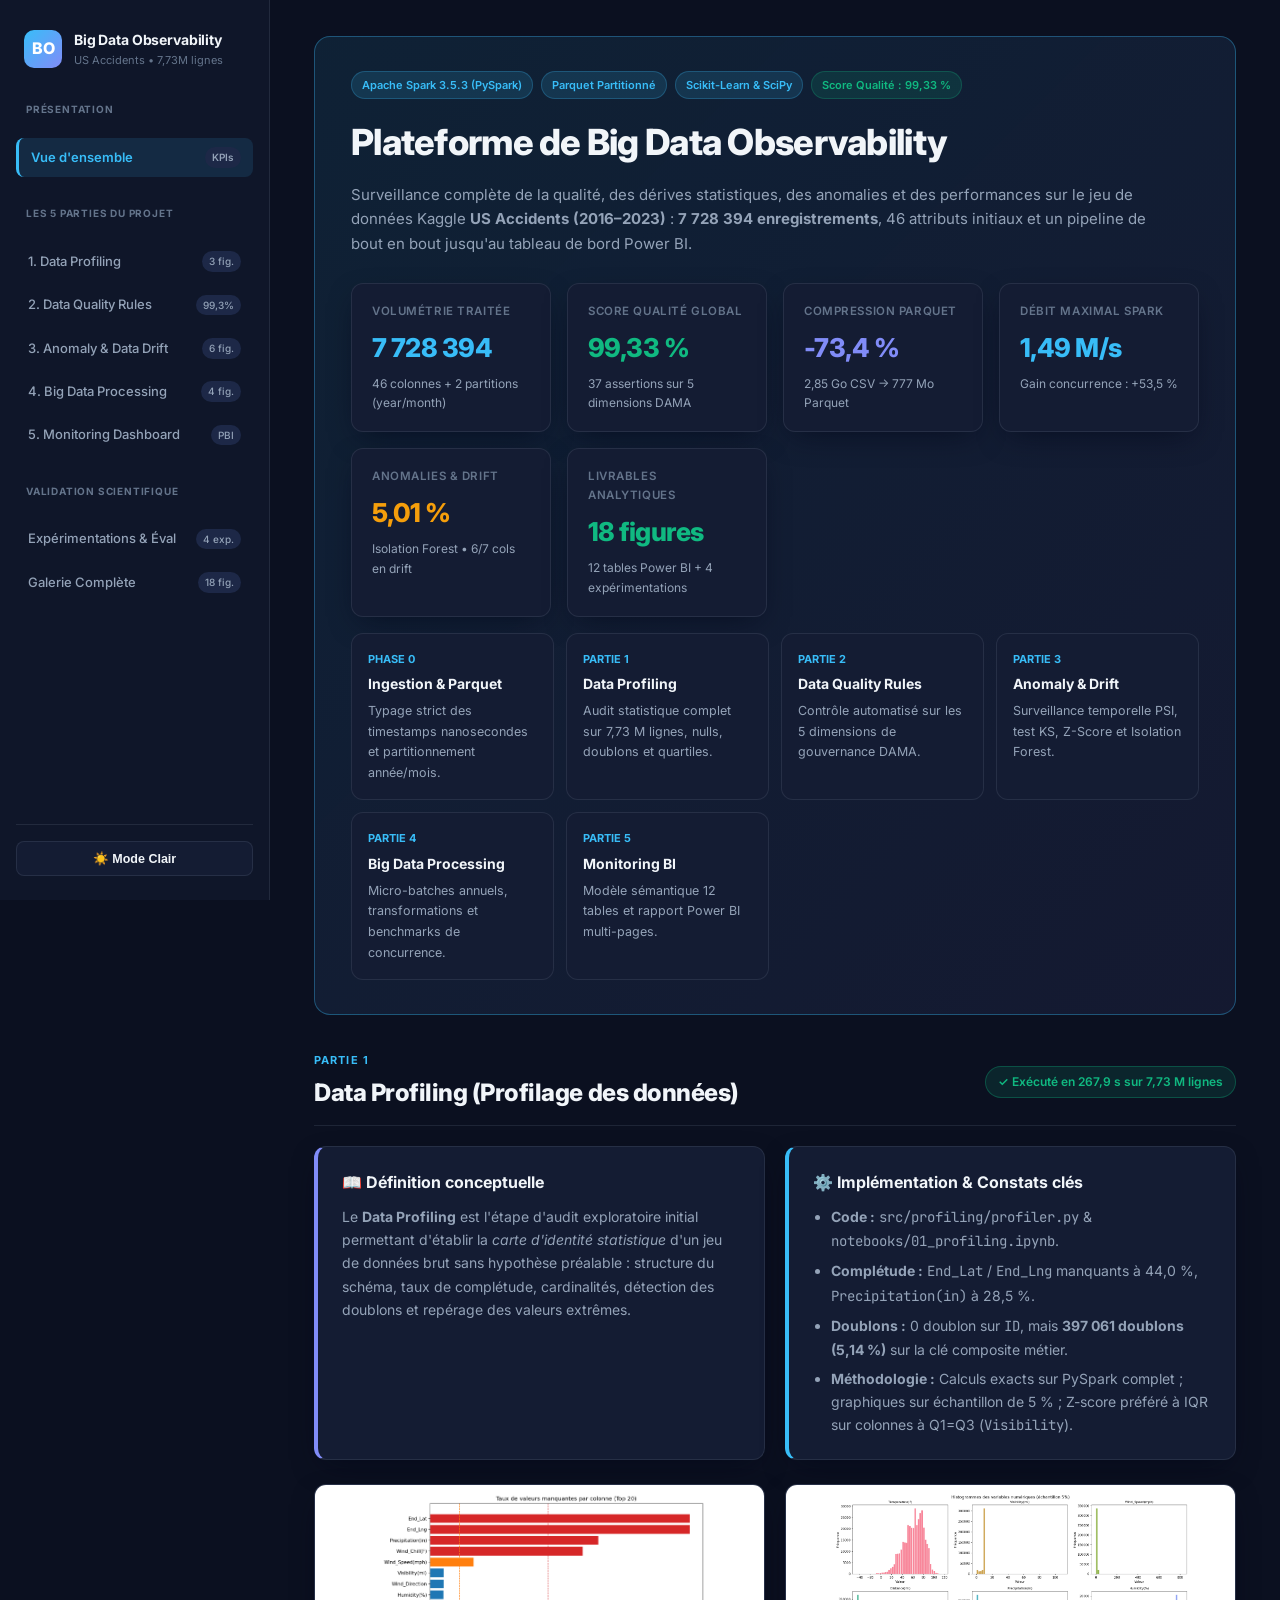
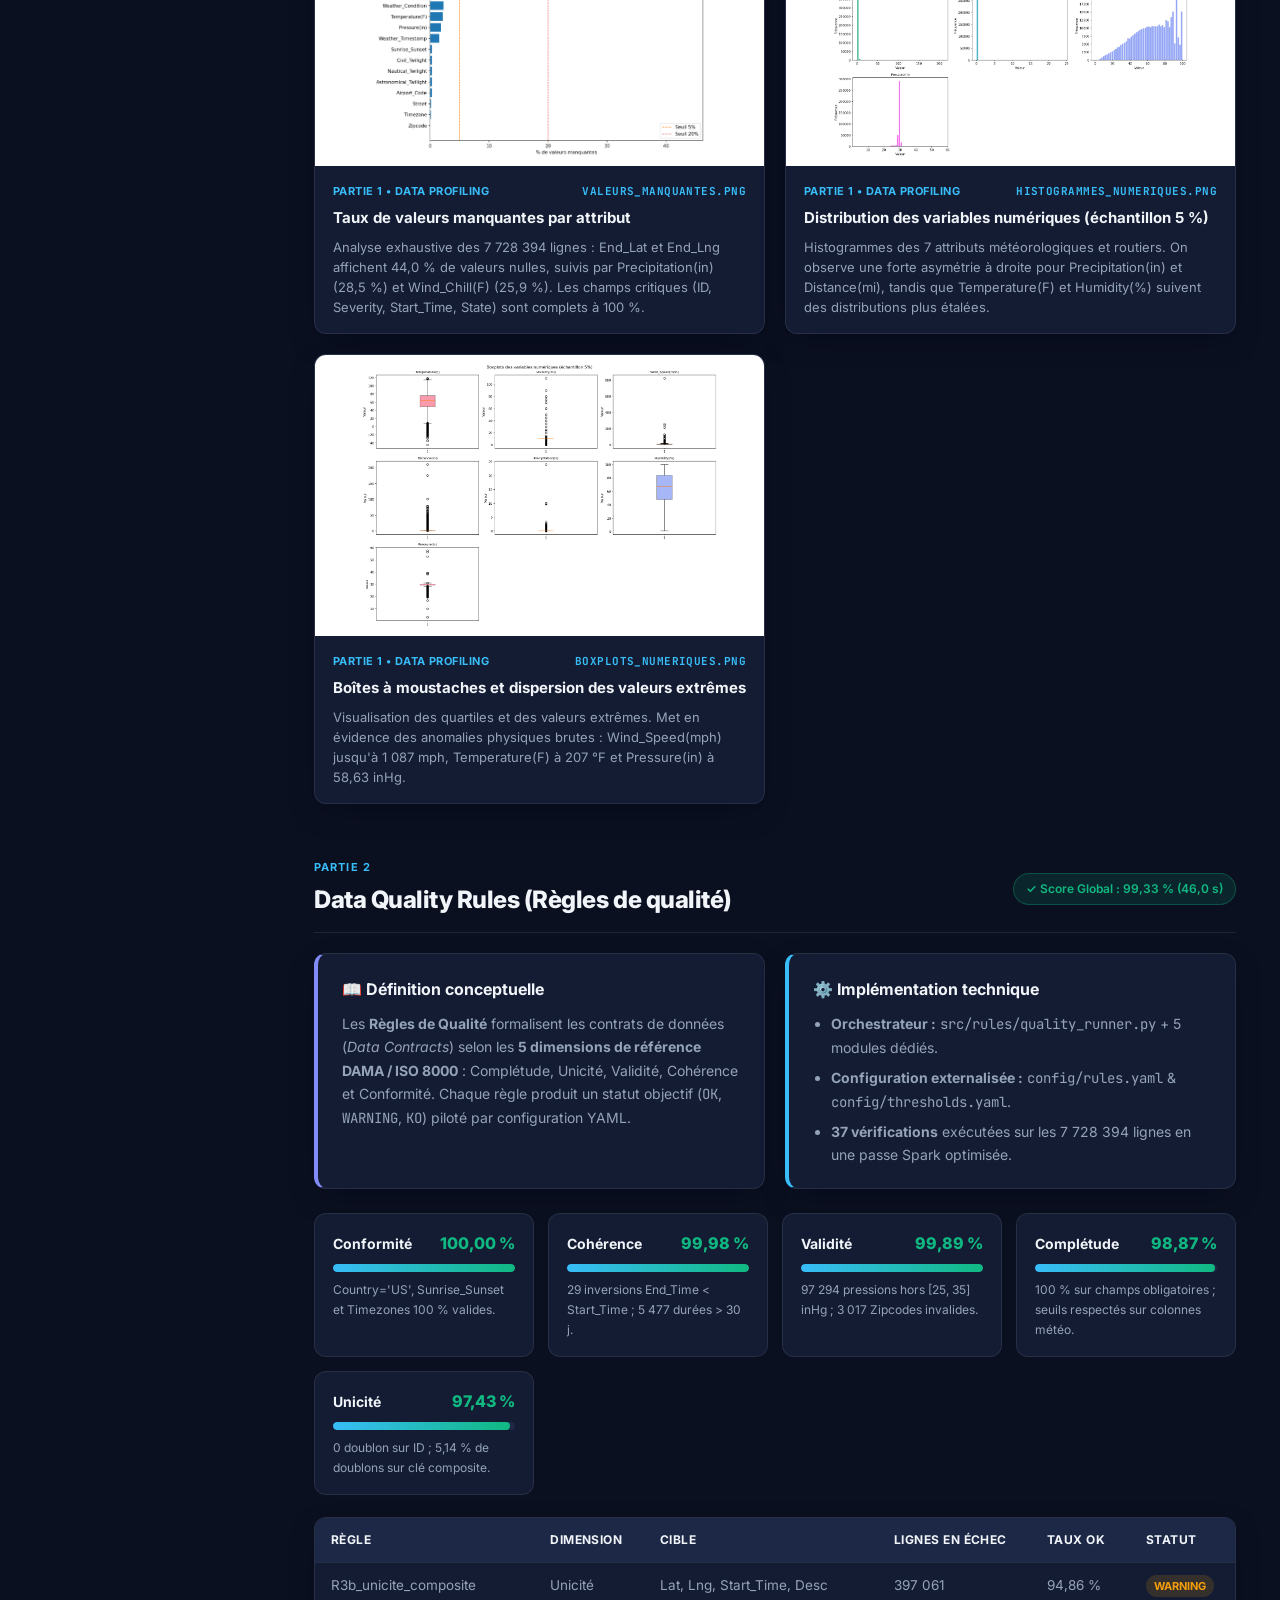
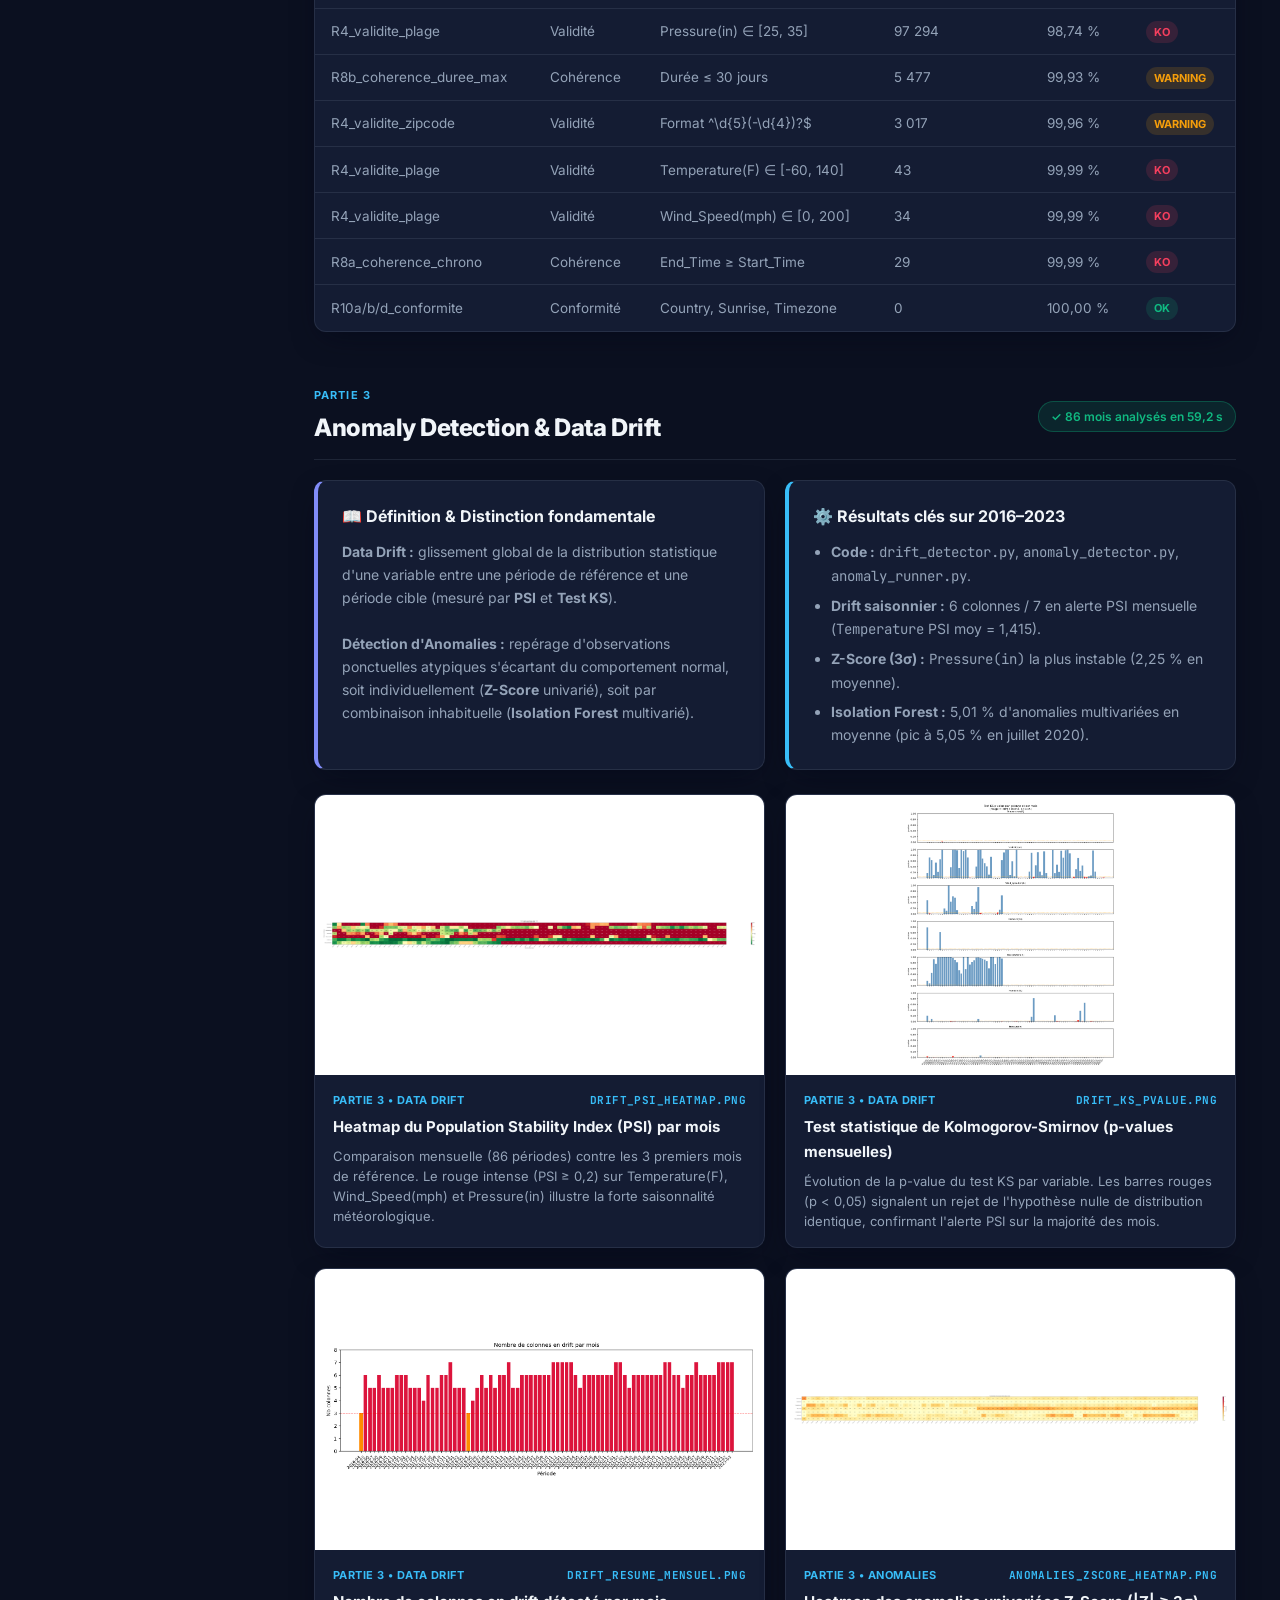
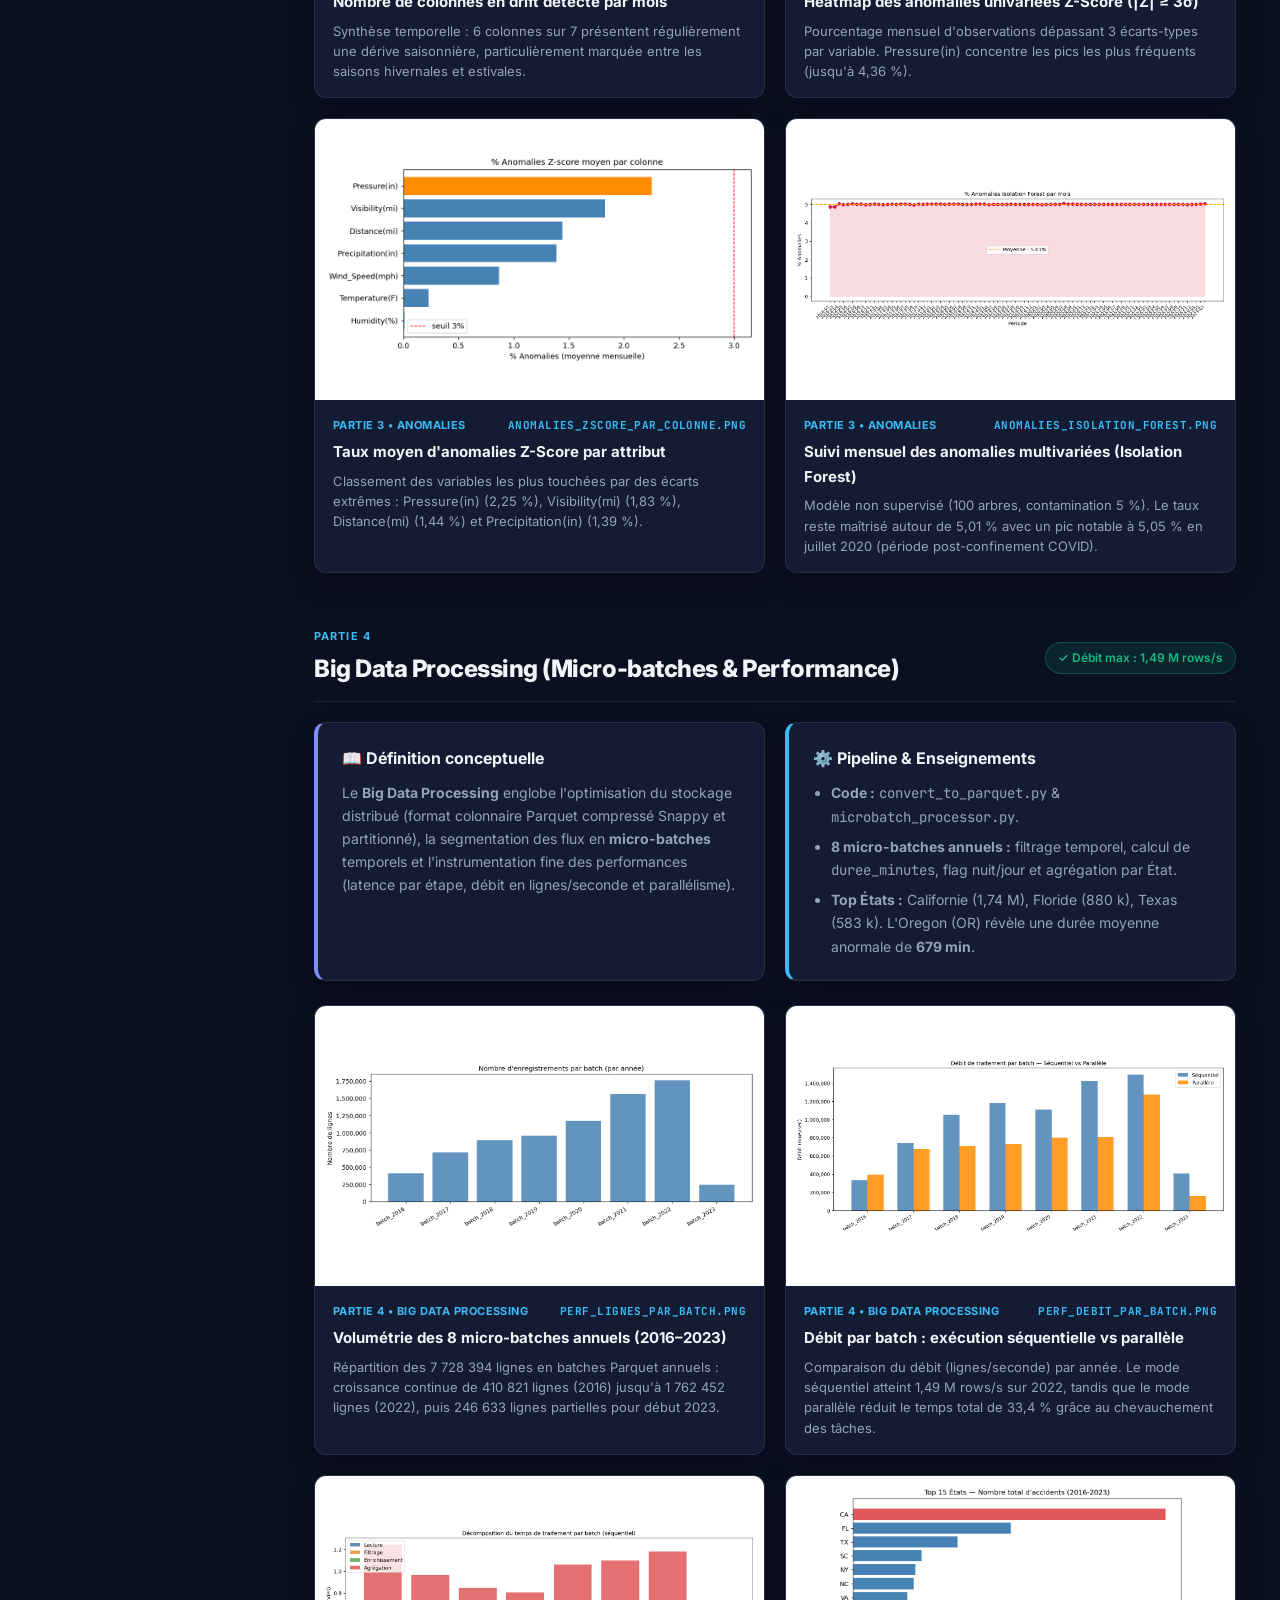
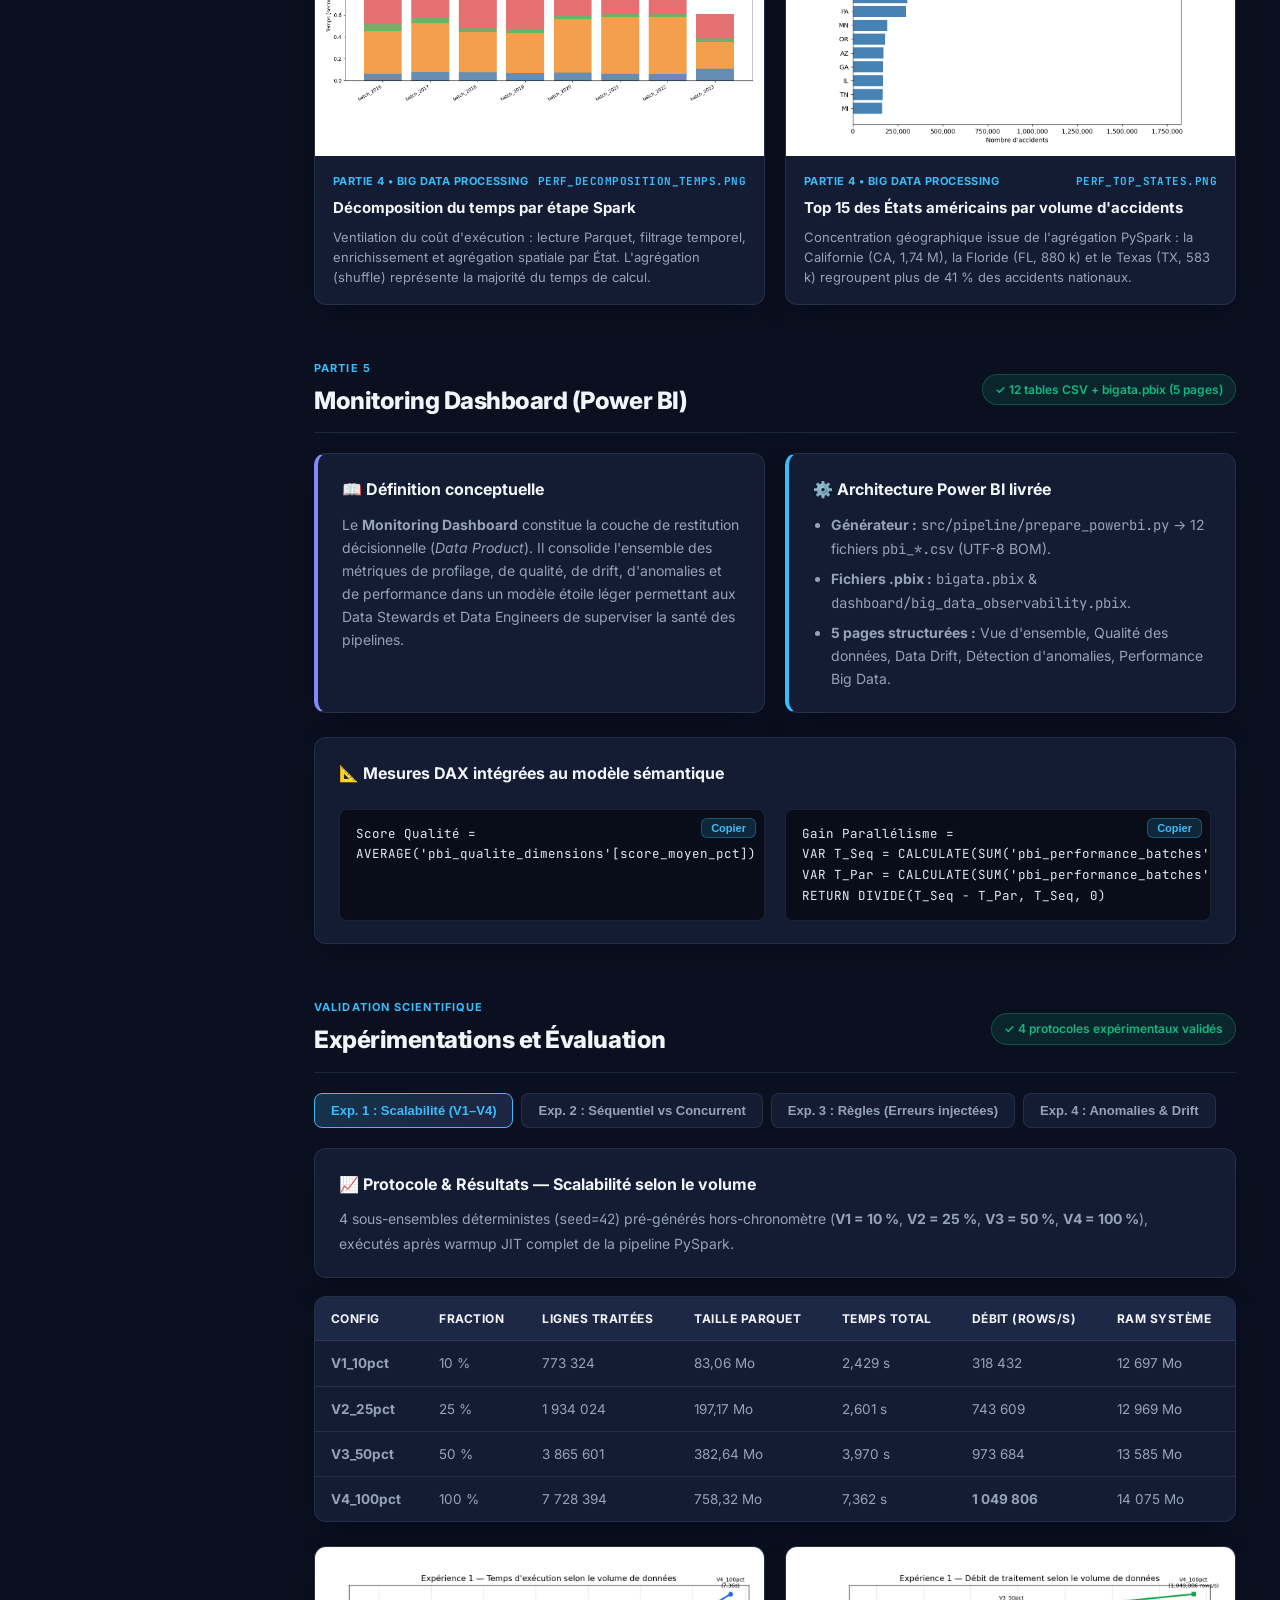
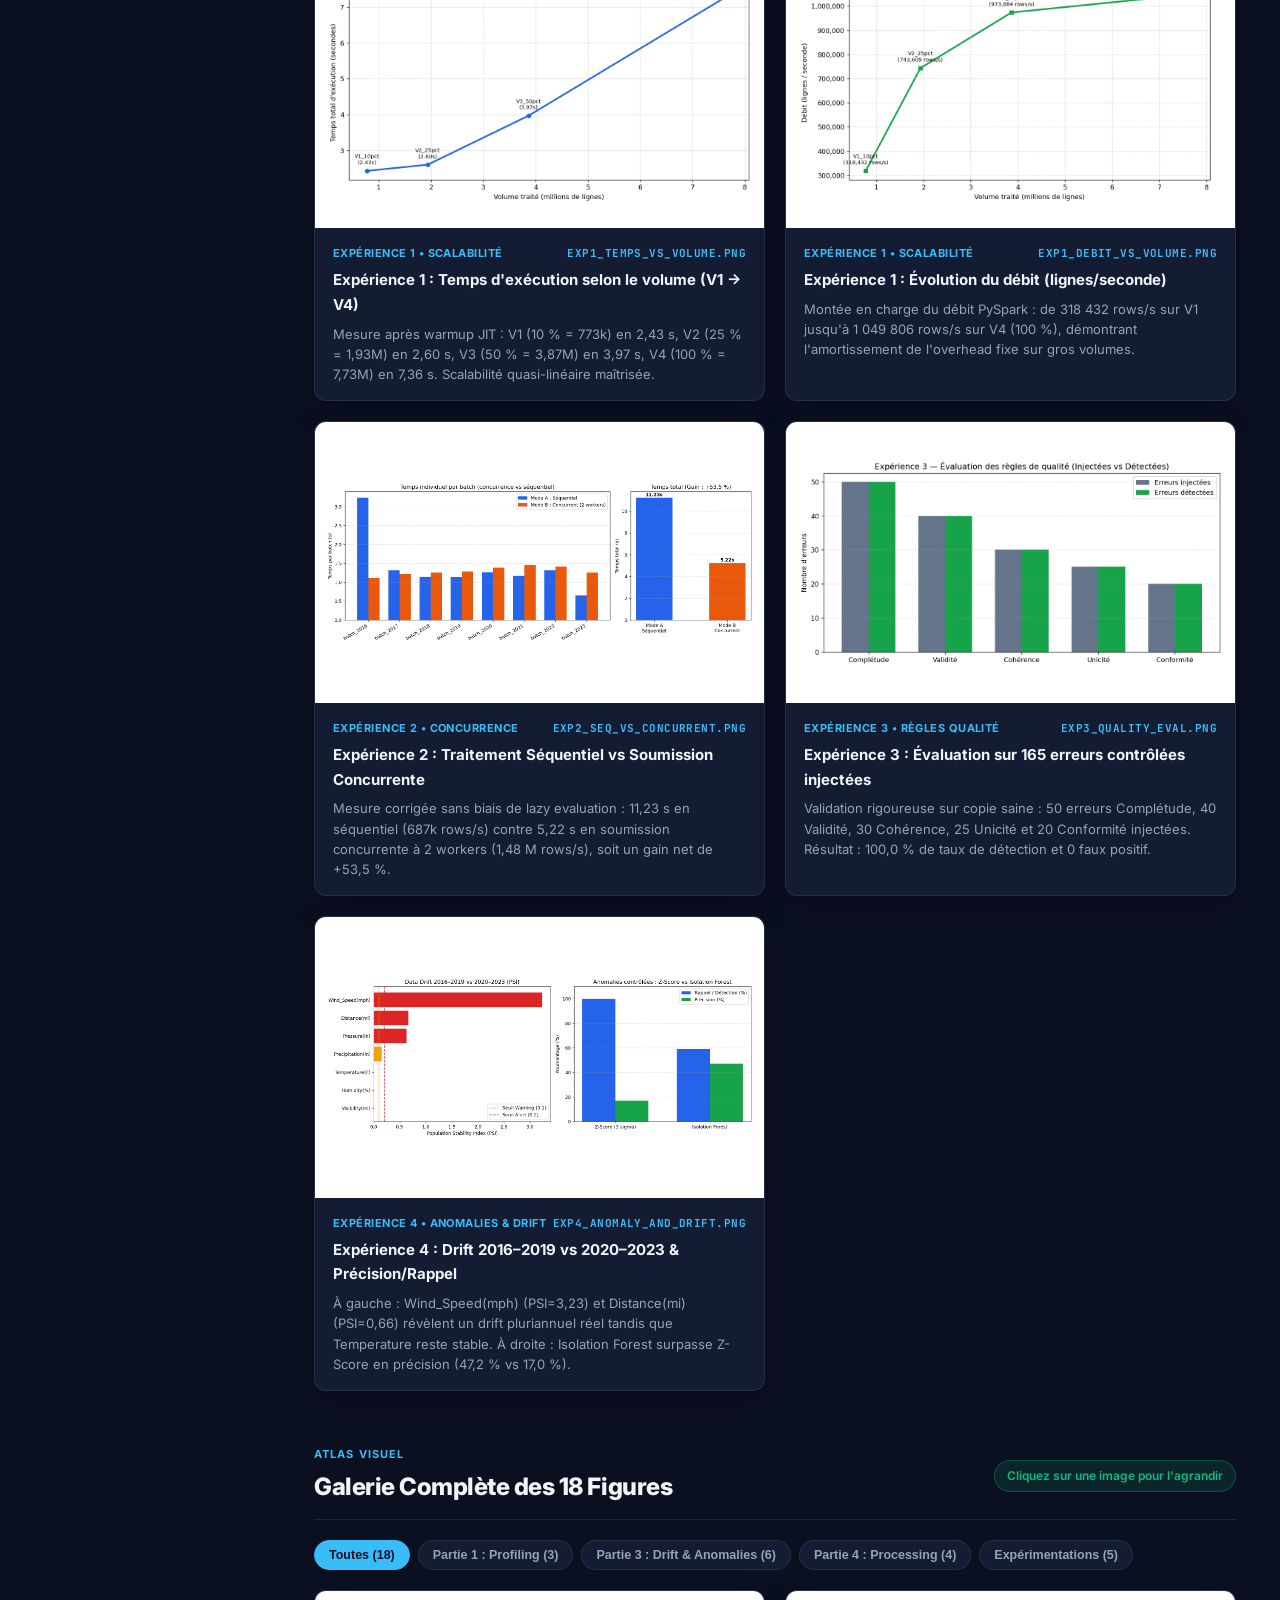
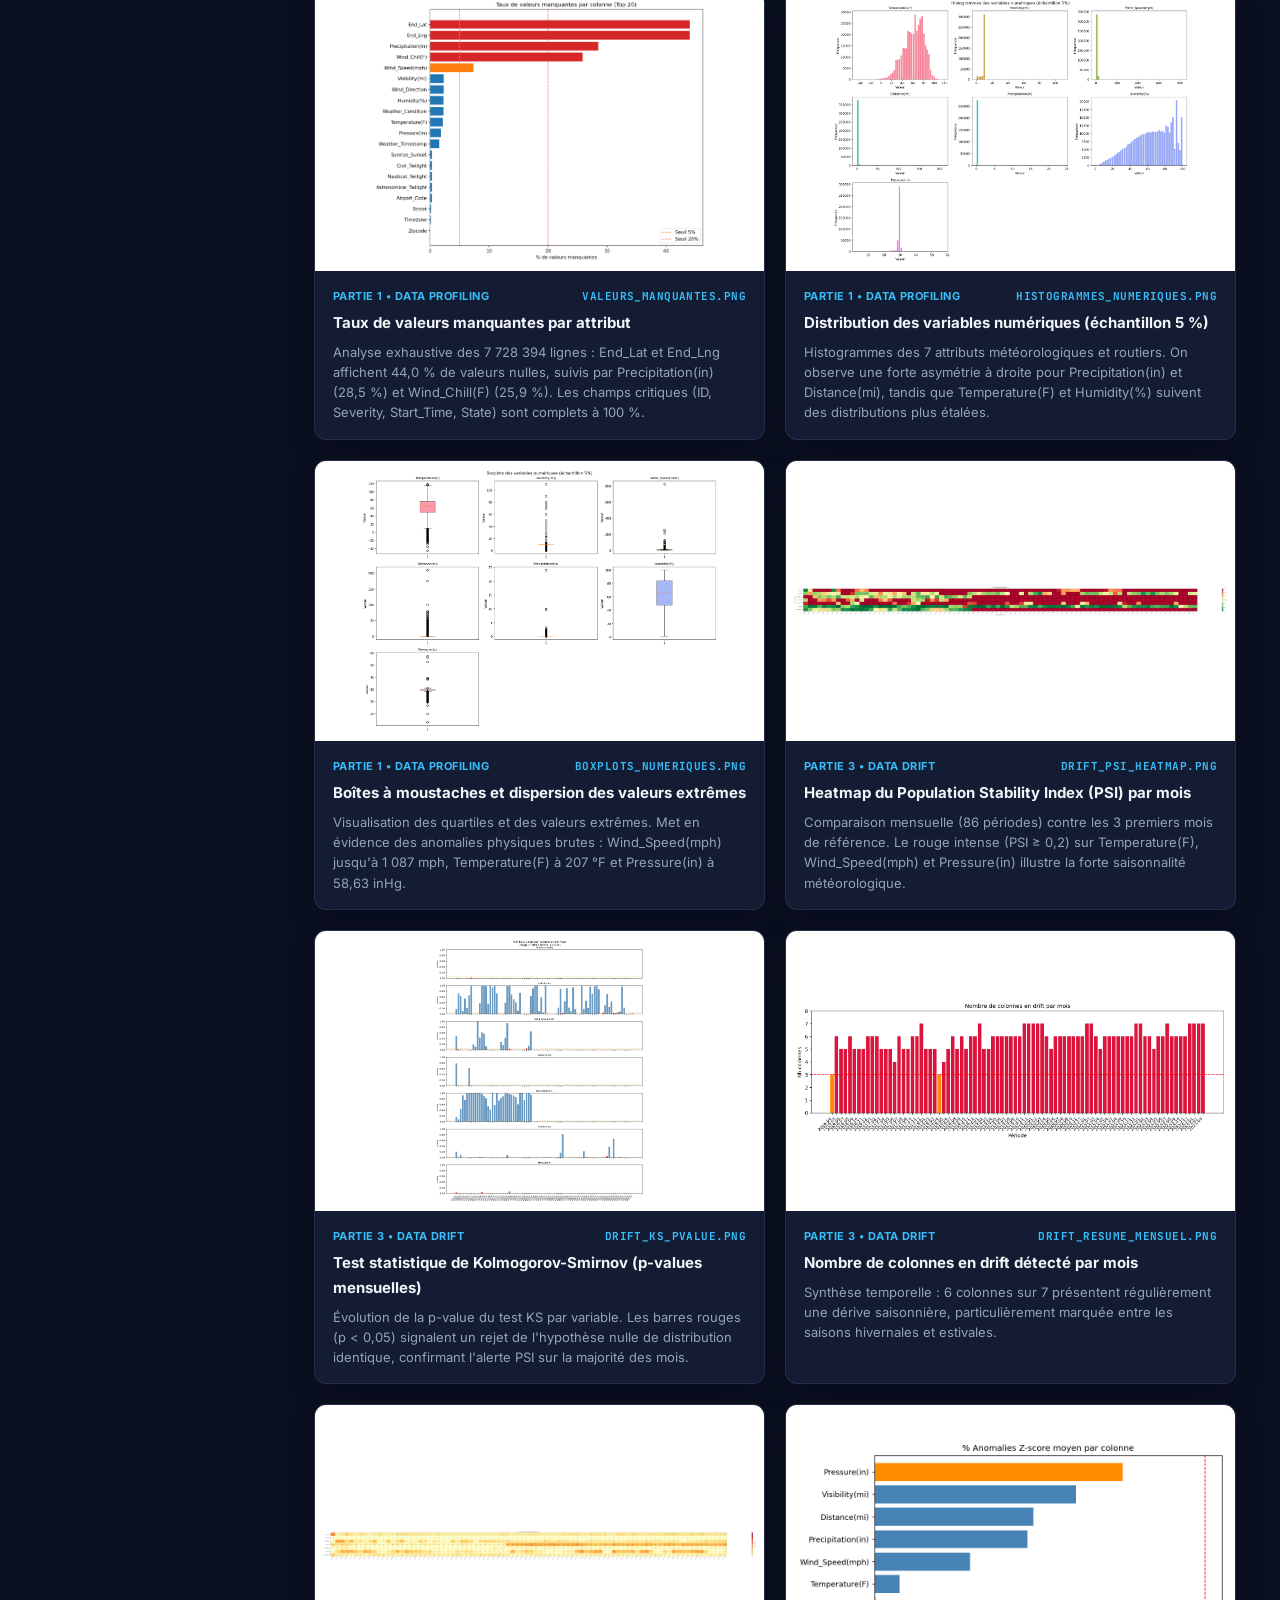
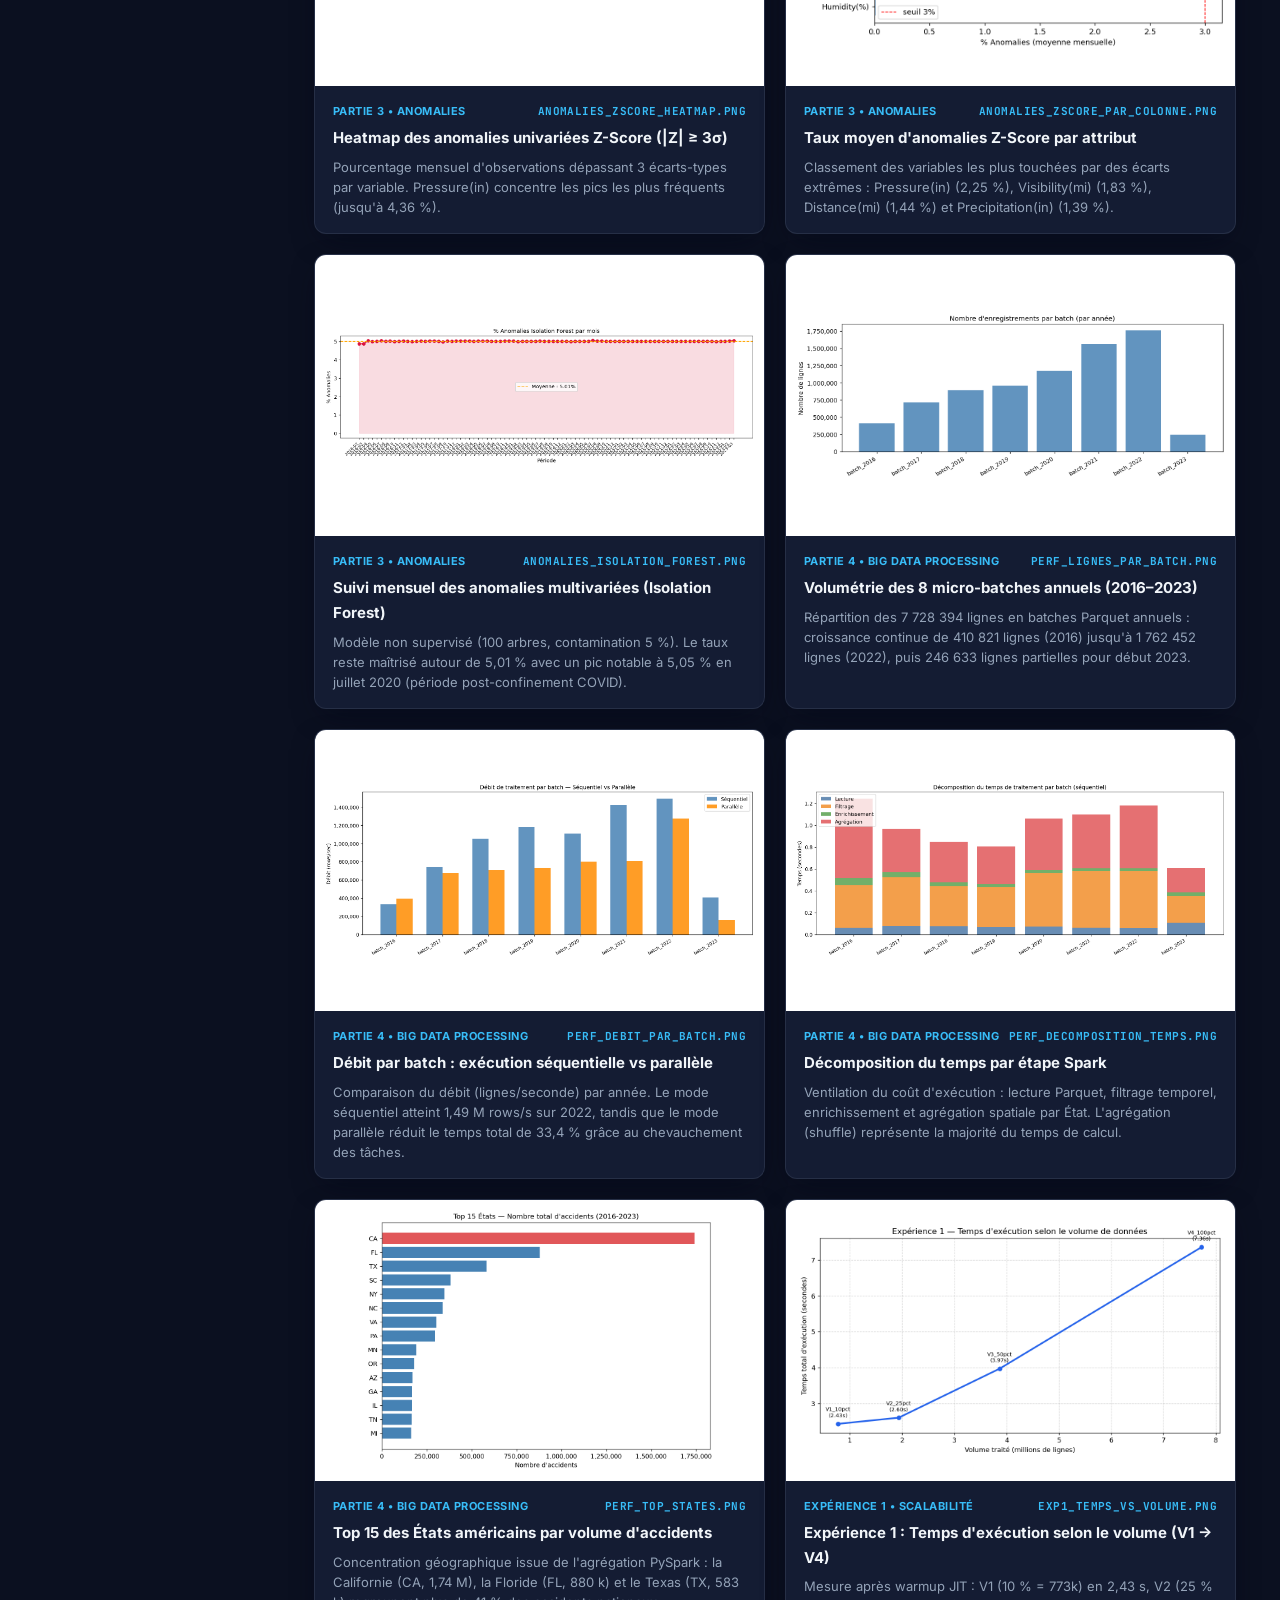
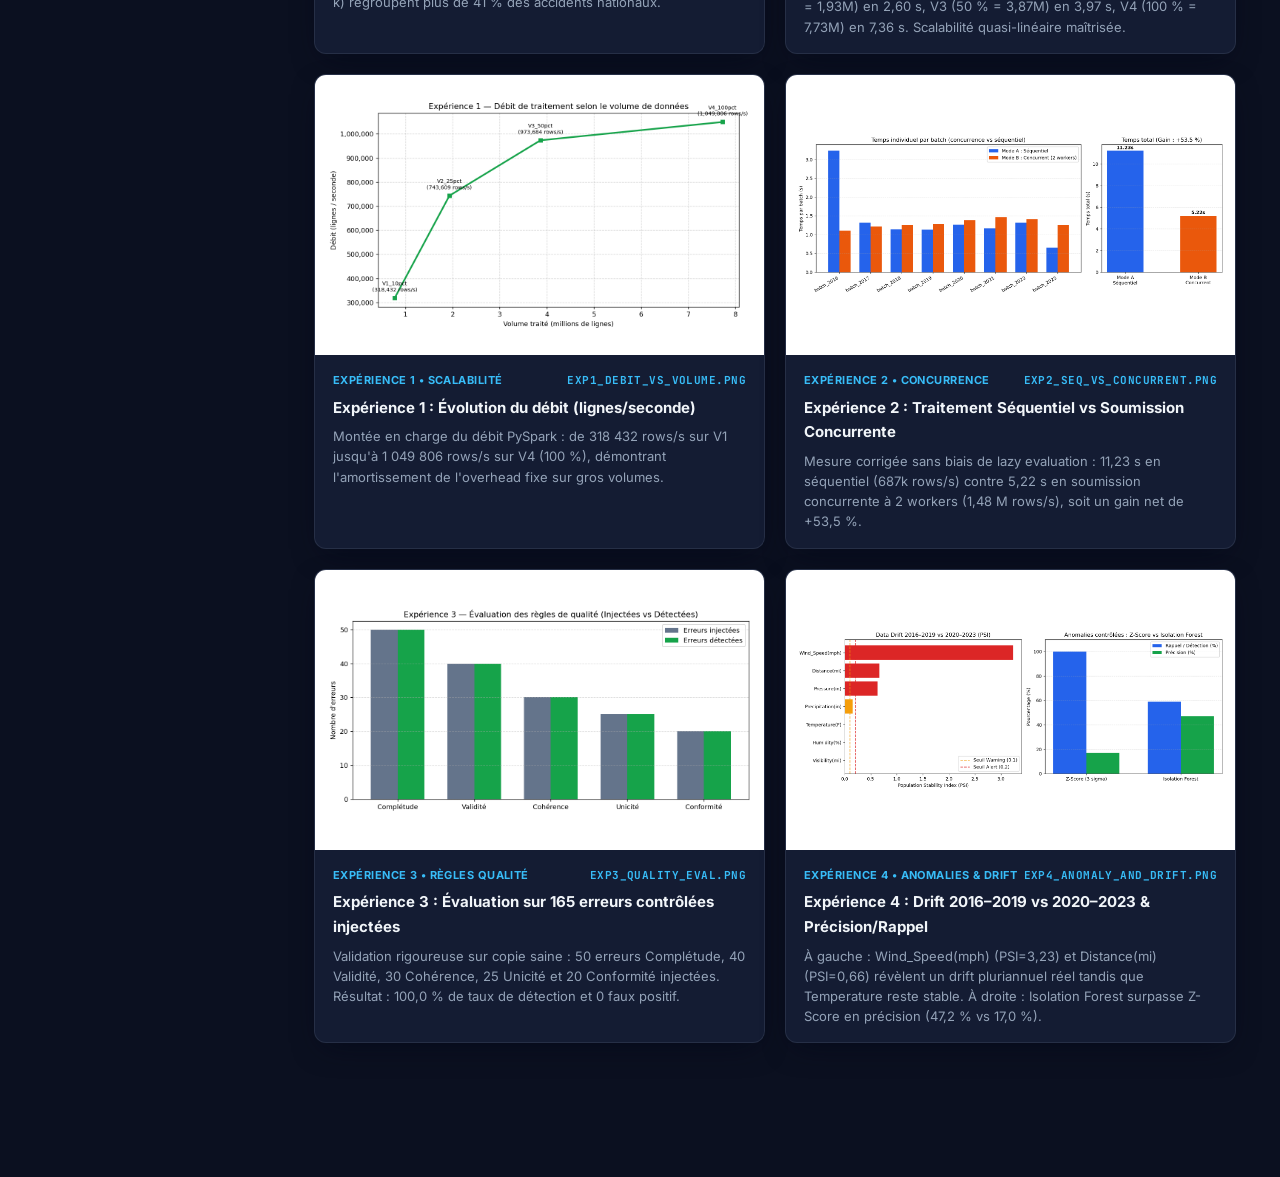
==== dashboard/web/index.html @ b49f8121 "Ajout des 4 experimentations et du Dashboard Web complet (18 figures)" ====
<!DOCTYPE html>
<html lang="fr" data-theme="dark">
<head>
  <meta charset="UTF-8" />
  <meta name="viewport" content="width=device-width, initial-scale=1.0" />
  <title>Big Data Observability — US Accidents (2016–2023)</title>
  <link rel="preconnect" href="https://fonts.googleapis.com" />
  <link rel="preconnect" href="https://fonts.gstatic.com" crossorigin />
  <link href="https://fonts.googleapis.com/css2?family=Inter:wght@400;500;600;700;800&family=JetBrains+Mono:wght@400;600&display=swap" rel="stylesheet" />
  <link rel="stylesheet" href="styles.css" />
</head>
<body>

  <!-- ═══ SIDEBAR NAVIGATION ══════════════════════════════════════════════ -->
  <aside class="sidebar" id="sidebar">
    <div class="brand">
      <div class="brand-icon">BO</div>
      <div>
        <div class="brand-title">Big Data Observability</div>
        <div class="brand-sub">US Accidents • 7,73M lignes</div>
      </div>
    </div>

    <div class="nav-group-label">Présentation</div>
    <nav class="nav-links">
      <a class="nav-link active" href="#overview">Vue d'ensemble <span class="nav-badge">KPIs</span></a>
    </nav>

    <div class="nav-group-label">Les 5 Parties du Projet</div>
    <nav class="nav-links">
      <a class="nav-link" href="#part1">1. Data Profiling <span class="nav-badge">3 fig.</span></a>
      <a class="nav-link" href="#part2">2. Data Quality Rules <span class="nav-badge">99,3%</span></a>
      <a class="nav-link" href="#part3">3. Anomaly &amp; Data Drift <span class="nav-badge">6 fig.</span></a>
      <a class="nav-link" href="#part4">4. Big Data Processing <span class="nav-badge">4 fig.</span></a>
      <a class="nav-link" href="#part5">5. Monitoring Dashboard <span class="nav-badge">PBI</span></a>
    </nav>

    <div class="nav-group-label">Validation Scientifique</div>
    <nav class="nav-links">
      <a class="nav-link" href="#experiments">Expérimentations &amp; Éval <span class="nav-badge">4 exp.</span></a>
      <a class="nav-link" href="#gallery">Galerie Complète <span class="nav-badge">18 fig.</span></a>
    </nav>

    <div class="sidebar-footer">
      <button class="btn-theme" id="btn-theme">☀️ Mode Clair</button>
    </div>
  </aside>

  <!-- ═══ MAIN CONTENT ════════════════════════════════════════════════════ -->
  <div style="flex:1; display:flex; flex-direction:column;">
    <header class="mobile-bar">
      <strong>Big Data Observability</strong>
      <button class="btn-menu" id="btn-menu">☰ Menu</button>
    </header>

    <main class="main">

      <!-- ── HERO / VUE D'ENSEMBLE ───────────────────────────────────────── -->
      <section class="hero" id="overview">
        <div class="hero-pills">
          <span class="pill">Apache Spark 3.5.3 (PySpark)</span>
          <span class="pill">Parquet Partitionné</span>
          <span class="pill">Scikit-Learn &amp; SciPy</span>
          <span class="pill green">Score Qualité : 99,33 %</span>
        </div>
        <h1>Plateforme de Big Data Observability</h1>
        <p>
          Surveillance complète de la qualité, des dérives statistiques, des anomalies et des performances
          sur le jeu de données Kaggle <strong>US Accidents (2016–2023)</strong> : <strong>7 728 394 enregistrements</strong>,
          46 attributs initiaux et un pipeline de bout en bout jusqu'au tableau de bord Power BI.
        </p>

        <div class="kpi-grid">
          <div class="kpi-card">
            <div class="kpi-label">Volumétrie traitée</div>
            <div class="kpi-value cyan">7 728 394</div>
            <div class="kpi-sub">46 colonnes + 2 partitions (year/month)</div>
          </div>
          <div class="kpi-card">
            <div class="kpi-label">Score Qualité Global</div>
            <div class="kpi-value emerald">99,33 %</div>
            <div class="kpi-sub">37 assertions sur 5 dimensions DAMA</div>
          </div>
          <div class="kpi-card">
            <div class="kpi-label">Compression Parquet</div>
            <div class="kpi-value indigo">-73,4 %</div>
            <div class="kpi-sub">2,85 Go CSV → 777 Mo Parquet</div>
          </div>
          <div class="kpi-card">
            <div class="kpi-label">Débit maximal Spark</div>
            <div class="kpi-value cyan">1,49 M/s</div>
            <div class="kpi-sub">Gain concurrence : +53,5 %</div>
          </div>
          <div class="kpi-card">
            <div class="kpi-label">Anomalies &amp; Drift</div>
            <div class="kpi-value amber">5,01 %</div>
            <div class="kpi-sub">Isolation Forest • 6/7 cols en drift</div>
          </div>
          <div class="kpi-card">
            <div class="kpi-label">Livrables Analytiques</div>
            <div class="kpi-value emerald">18 figures</div>
            <div class="kpi-sub">12 tables Power BI + 4 expérimentations</div>
          </div>
        </div>

        <div class="pipeline-flow">
          <div class="flow-step">
            <div class="flow-step-num">PHASE 0</div>
            <h4>Ingestion &amp; Parquet</h4>
            <p>Typage strict des timestamps nanosecondes et partitionnement année/mois.</p>
          </div>
          <div class="flow-step">
            <div class="flow-step-num">PARTIE 1</div>
            <h4>Data Profiling</h4>
            <p>Audit statistique complet sur 7,73 M lignes, nulls, doublons et quartiles.</p>
          </div>
          <div class="flow-step">
            <div class="flow-step-num">PARTIE 2</div>
            <h4>Data Quality Rules</h4>
            <p>Contrôle automatisé sur les 5 dimensions de gouvernance DAMA.</p>
          </div>
          <div class="flow-step">
            <div class="flow-step-num">PARTIE 3</div>
            <h4>Anomaly &amp; Drift</h4>
            <p>Surveillance temporelle PSI, test KS, Z-Score et Isolation Forest.</p>
          </div>
          <div class="flow-step">
            <div class="flow-step-num">PARTIE 4</div>
            <h4>Big Data Processing</h4>
            <p>Micro-batches annuels, transformations et benchmarks de concurrence.</p>
          </div>
          <div class="flow-step">
            <div class="flow-step-num">PARTIE 5</div>
            <h4>Monitoring BI</h4>
            <p>Modèle sémantique 12 tables et rapport Power BI multi-pages.</p>
          </div>
        </div>
      </section>

      <!-- ── PARTIE 1 : DATA PROFILING ───────────────────────────────────── -->
      <section class="section" id="part1">
        <div class="section-header">
          <div>
            <div class="section-kicker">Partie 1</div>
            <h2 class="section-title">Data Profiling (Profilage des données)</h2>
          </div>
          <span class="status-chip">✓ Exécuté en 267,9 s sur 7,73 M lignes</span>
        </div>

        <div class="two-col">
          <div class="card def-box">
            <h3>📖 Définition conceptuelle</h3>
            <p>
              Le <strong>Data Profiling</strong> est l'étape d'audit exploratoire initial permettant d'établir la
              <em>carte d'identité statistique</em> d'un jeu de données brut sans hypothèse préalable : structure du schéma,
              taux de complétude, cardinalités, détection des doublons et repérage des valeurs extrêmes.
            </p>
          </div>
          <div class="card impl-box">
            <h3>⚙️ Implémentation &amp; Constats clés</h3>
            <ul>
              <li><strong>Code :</strong> <code>src/profiling/profiler.py</code> &amp; <code>notebooks/01_profiling.ipynb</code>.</li>
              <li><strong>Complétude :</strong> <code>End_Lat</code> / <code>End_Lng</code> manquants à 44,0 %, <code>Precipitation(in)</code> à 28,5 %.</li>
              <li><strong>Doublons :</strong> 0 doublon sur <code>ID</code>, mais <strong>397 061 doublons (5,14 %)</strong> sur la clé composite métier.</li>
              <li><strong>Méthodologie :</strong> Calculs exacts sur PySpark complet ; graphiques sur échantillon de 5 % ; Z-score préféré à IQR sur colonnes à Q1=Q3 (<code>Visibility</code>).</li>
            </ul>
          </div>
        </div>

        <div class="figures-grid" id="grid-profiling"></div>
      </section>

      <!-- ── PARTIE 2 : DATA QUALITY RULES ───────────────────────────────── -->
      <section class="section" id="part2">
        <div class="section-header">
          <div>
            <div class="section-kicker">Partie 2</div>
            <h2 class="section-title">Data Quality Rules (Règles de qualité)</h2>
          </div>
          <span class="status-chip">✓ Score Global : 99,33 % (46,0 s)</span>
        </div>

        <div class="two-col">
          <div class="card def-box">
            <h3>📖 Définition conceptuelle</h3>
            <p>
              Les <strong>Règles de Qualité</strong> formalisent les contrats de données (<em>Data Contracts</em>) selon
              les <strong>5 dimensions de référence DAMA / ISO 8000</strong> : Complétude, Unicité, Validité, Cohérence et Conformité.
              Chaque règle produit un statut objectif (<code>OK</code>, <code>WARNING</code>, <code>KO</code>) piloté par configuration YAML.
            </p>
          </div>
          <div class="card impl-box">
            <h3>⚙️ Implémentation technique</h3>
            <ul>
              <li><strong>Orchestrateur :</strong> <code>src/rules/quality_runner.py</code> + 5 modules dédiés.</li>
              <li><strong>Configuration externalisée :</strong> <code>config/rules.yaml</code> &amp; <code>config/thresholds.yaml</code>.</li>
              <li><strong>37 vérifications</strong> exécutées sur les 7 728 394 lignes en une passe Spark optimisée.</li>
            </ul>
          </div>
        </div>

        <div class="dim-bars">
          <div class="dim-card">
            <div class="dim-top"><span class="dim-name">Conformité</span><span class="dim-score">100,00 %</span></div>
            <div class="bar-track"><div class="bar-fill" style="width:100%"></div></div>
            <div class="dim-note">Country='US', Sunrise_Sunset et Timezones 100 % valides.</div>
          </div>
          <div class="dim-card">
            <div class="dim-top"><span class="dim-name">Cohérence</span><span class="dim-score">99,98 %</span></div>
            <div class="bar-track"><div class="bar-fill" style="width:99.98%"></div></div>
            <div class="dim-note">29 inversions End_Time &lt; Start_Time ; 5 477 durées &gt; 30 j.</div>
          </div>
          <div class="dim-card">
            <div class="dim-top"><span class="dim-name">Validité</span><span class="dim-score">99,89 %</span></div>
            <div class="bar-track"><div class="bar-fill" style="width:99.89%"></div></div>
            <div class="dim-note">97 294 pressions hors [25, 35] inHg ; 3 017 Zipcodes invalides.</div>
          </div>
          <div class="dim-card">
            <div class="dim-top"><span class="dim-name">Complétude</span><span class="dim-score">98,87 %</span></div>
            <div class="bar-track"><div class="bar-fill" style="width:98.87%"></div></div>
            <div class="dim-note">100 % sur champs obligatoires ; seuils respectés sur colonnes météo.</div>
          </div>
          <div class="dim-card">
            <div class="dim-top"><span class="dim-name">Unicité</span><span class="dim-score">97,43 %</span></div>
            <div class="bar-track"><div class="bar-fill" style="width:97.43%"></div></div>
            <div class="dim-note">0 doublon sur ID ; 5,14 % de doublons sur clé composite.</div>
          </div>
        </div>

        <div class="table-wrap">
          <table>
            <thead>
              <tr>
                <th>Règle</th>
                <th>Dimension</th>
                <th>Cible</th>
                <th>Lignes en échec</th>
                <th>Taux OK</th>
                <th>Statut</th>
              </tr>
            </thead>
            <tbody>
              <tr><td>R3b_unicite_composite</td><td>Unicité</td><td>Lat, Lng, Start_Time, Desc</td><td>397 061</td><td>94,86 %</td><td><span class="tag warn">WARNING</span></td></tr>
              <tr><td>R4_validite_plage</td><td>Validité</td><td>Pressure(in) ∈ [25, 35]</td><td>97 294</td><td>98,74 %</td><td><span class="tag ko">KO</span></td></tr>
              <tr><td>R8b_coherence_duree_max</td><td>Cohérence</td><td>Durée ≤ 30 jours</td><td>5 477</td><td>99,93 %</td><td><span class="tag warn">WARNING</span></td></tr>
              <tr><td>R4_validite_zipcode</td><td>Validité</td><td>Format ^\d{5}(-\d{4})?$</td><td>3 017</td><td>99,96 %</td><td><span class="tag warn">WARNING</span></td></tr>
              <tr><td>R4_validite_plage</td><td>Validité</td><td>Temperature(F) ∈ [-60, 140]</td><td>43</td><td>99,99 %</td><td><span class="tag ko">KO</span></td></tr>
              <tr><td>R4_validite_plage</td><td>Validité</td><td>Wind_Speed(mph) ∈ [0, 200]</td><td>34</td><td>99,99 %</td><td><span class="tag ko">KO</span></td></tr>
              <tr><td>R8a_coherence_chrono</td><td>Cohérence</td><td>End_Time ≥ Start_Time</td><td>29</td><td>99,99 %</td><td><span class="tag ko">KO</span></td></tr>
              <tr><td>R10a/b/d_conformite</td><td>Conformité</td><td>Country, Sunrise, Timezone</td><td>0</td><td>100,00 %</td><td><span class="tag ok">OK</span></td></tr>
            </tbody>
          </table>
        </div>
      </section>

      <!-- ── PARTIE 3 : ANOMALY DETECTION & DATA DRIFT ───────────────────── -->
      <section class="section" id="part3">
        <div class="section-header">
          <div>
            <div class="section-kicker">Partie 3</div>
            <h2 class="section-title">Anomaly Detection &amp; Data Drift</h2>
          </div>
          <span class="status-chip">✓ 86 mois analysés en 59,2 s</span>
        </div>

        <div class="two-col">
          <div class="card def-box">
            <h3>📖 Définition &amp; Distinction fondamentale</h3>
            <p>
              <strong>Data Drift :</strong> glissement global de la distribution statistique d'une variable entre une période de
              référence et une période cible (mesuré par <strong>PSI</strong> et <strong>Test KS</strong>).<br /><br />
              <strong>Détection d'Anomalies :</strong> repérage d'observations ponctuelles atypiques s'écartant du comportement normal,
              soit individuellement (<strong>Z-Score</strong> univarié), soit par combinaison inhabituelle (<strong>Isolation Forest</strong> multivarié).
            </p>
          </div>
          <div class="card impl-box">
            <h3>⚙️ Résultats clés sur 2016–2023</h3>
            <ul>
              <li><strong>Code :</strong> <code>drift_detector.py</code>, <code>anomaly_detector.py</code>, <code>anomaly_runner.py</code>.</li>
              <li><strong>Drift saisonnier :</strong> 6 colonnes / 7 en alerte PSI mensuelle (<code>Temperature</code> PSI moy = 1,415).</li>
              <li><strong>Z-Score (3σ) :</strong> <code>Pressure(in)</code> la plus instable (2,25 % en moyenne).</li>
              <li><strong>Isolation Forest :</strong> 5,01 % d'anomalies multivariées en moyenne (pic à 5,05 % en juillet 2020).</li>
            </ul>
          </div>
        </div>

        <div class="figures-grid" id="grid-anomaly"></div>
      </section>

      <!-- ── PARTIE 4 : BIG DATA PROCESSING ──────────────────────────────── -->
      <section class="section" id="part4">
        <div class="section-header">
          <div>
            <div class="section-kicker">Partie 4</div>
            <h2 class="section-title">Big Data Processing (Micro-batches &amp; Performance)</h2>
          </div>
          <span class="status-chip">✓ Débit max : 1,49 M rows/s</span>
        </div>

        <div class="two-col">
          <div class="card def-box">
            <h3>📖 Définition conceptuelle</h3>
            <p>
              Le <strong>Big Data Processing</strong> englobe l'optimisation du stockage distribué (format colonnaire Parquet compressé Snappy
              et partitionné), la segmentation des flux en <strong>micro-batches</strong> temporels et l'instrumentation fine des performances
              (latence par étape, débit en lignes/seconde et parallélisme).
            </p>
          </div>
          <div class="card impl-box">
            <h3>⚙️ Pipeline &amp; Enseignements</h3>
            <ul>
              <li><strong>Code :</strong> <code>convert_to_parquet.py</code> &amp; <code>microbatch_processor.py</code>.</li>
              <li><strong>8 micro-batches annuels :</strong> filtrage temporel, calcul de <code>duree_minutes</code>, flag nuit/jour et agrégation par État.</li>
              <li><strong>Top États :</strong> Californie (1,74 M), Floride (880 k), Texas (583 k). L'Oregon (OR) révèle une durée moyenne anormale de <strong>679 min</strong>.</li>
            </ul>
          </div>
        </div>

        <div class="figures-grid" id="grid-processing"></div>
      </section>

      <!-- ── PARTIE 5 : MONITORING DASHBOARD (POWER BI) ──────────────────── -->
      <section class="section" id="part5">
        <div class="section-header">
          <div>
            <div class="section-kicker">Partie 5</div>
            <h2 class="section-title">Monitoring Dashboard (Power BI)</h2>
          </div>
          <span class="status-chip">✓ 12 tables CSV + bigata.pbix (5 pages)</span>
        </div>

        <div class="two-col">
          <div class="card def-box">
            <h3>📖 Définition conceptuelle</h3>
            <p>
              Le <strong>Monitoring Dashboard</strong> constitue la couche de restitution décisionnelle (<em>Data Product</em>).
              Il consolide l'ensemble des métriques de profilage, de qualité, de drift, d'anomalies et de performance dans un modèle
              étoile léger permettant aux Data Stewards et Data Engineers de superviser la santé des pipelines.
            </p>
          </div>
          <div class="card impl-box">
            <h3>⚙️ Architecture Power BI livrée</h3>
            <ul>
              <li><strong>Générateur :</strong> <code>src/pipeline/prepare_powerbi.py</code> → 12 fichiers <code>pbi_*.csv</code> (UTF-8 BOM).</li>
              <li><strong>Fichiers .pbix :</strong> <code>bigata.pbix</code> &amp; <code>dashboard/big_data_observability.pbix</code>.</li>
              <li><strong>5 pages structurées :</strong> Vue d'ensemble, Qualité des données, Data Drift, Détection d'anomalies, Performance Big Data.</li>
            </ul>
          </div>
        </div>

        <div class="card" style="margin-bottom: 24px;">
          <h3>📐 Mesures DAX intégrées au modèle sémantique</h3>
          <div class="two-col" style="margin-top: 12px; margin-bottom: 0;">
            <div class="code-block">
              <button class="btn-copy">Copier</button>
              <pre>Score Qualité = 
AVERAGE('pbi_qualite_dimensions'[score_moyen_pct])</pre>
            </div>
            <div class="code-block">
              <button class="btn-copy">Copier</button>
              <pre>Gain Parallélisme = 
VAR T_Seq = CALCULATE(SUM('pbi_performance_batches'[t_total_s]), 'pbi_performance_batches'[mode] = "Séquentiel")
VAR T_Par = CALCULATE(SUM('pbi_performance_batches'[t_total_s]), 'pbi_performance_batches'[mode] = "Parallèle")
RETURN DIVIDE(T_Seq - T_Par, T_Seq, 0)</pre>
            </div>
          </div>
        </div>
      </section>

      <!-- ── EXPÉRIMENTATIONS & ÉVALUATION ───────────────────────────────── -->
      <section class="section" id="experiments">
        <div class="section-header">
          <div>
            <div class="section-kicker">Validation Scientifique</div>
            <h2 class="section-title">Expérimentations et Évaluation</h2>
          </div>
          <span class="status-chip">✓ 4 protocoles expérimentaux validés</span>
        </div>

        <div class="exp-tabs">
          <button class="exp-tab active" data-target="exp-1">Exp. 1 : Scalabilité (V1–V4)</button>
          <button class="exp-tab" data-target="exp-2">Exp. 2 : Séquentiel vs Concurrent</button>
          <button class="exp-tab" data-target="exp-3">Exp. 3 : Règles (Erreurs injectées)</button>
          <button class="exp-tab" data-target="exp-4">Exp. 4 : Anomalies &amp; Drift</button>
        </div>

        <!-- Expérience 1 -->
        <div class="exp-panel active" id="exp-1">
          <div class="card" style="margin-bottom: 18px;">
            <h3>📈 Protocole &amp; Résultats — Scalabilité selon le volume</h3>
            <p>
              4 sous-ensembles déterministes (<code>seed=42</code>) pré-générés hors-chronomètre (<strong>V1 = 10 %</strong>, <strong>V2 = 25 %</strong>,
              <strong>V3 = 50 %</strong>, <strong>V4 = 100 %</strong>), exécutés après warmup JIT complet de la pipeline PySpark.
            </p>
          </div>
          <div class="table-wrap">
            <table>
              <thead>
                <tr><th>Config</th><th>Fraction</th><th>Lignes traitées</th><th>Taille Parquet</th><th>Temps total</th><th>Débit (rows/s)</th><th>RAM système</th></tr>
              </thead>
              <tbody>
                <tr><td><strong>V1_10pct</strong></td><td>10 %</td><td>773 324</td><td>83,06 Mo</td><td>2,429 s</td><td>318 432</td><td>12 697 Mo</td></tr>
                <tr><td><strong>V2_25pct</strong></td><td>25 %</td><td>1 934 024</td><td>197,17 Mo</td><td>2,601 s</td><td>743 609</td><td>12 969 Mo</td></tr>
                <tr><td><strong>V3_50pct</strong></td><td>50 %</td><td>3 865 601</td><td>382,64 Mo</td><td>3,970 s</td><td>973 684</td><td>13 585 Mo</td></tr>
                <tr><td><strong>V4_100pct</strong></td><td>100 %</td><td>7 728 394</td><td>758,32 Mo</td><td>7,362 s</td><td><strong>1 049 806</strong></td><td>14 075 Mo</td></tr>
              </tbody>
            </table>
          </div>
        </div>

        <!-- Expérience 2 -->
        <div class="exp-panel" id="exp-2">
          <div class="card" style="margin-bottom: 18px;">
            <h3>⚡ Protocole &amp; Résultats — Séquentiel vs Soumission Concurrente</h3>
            <p>
              Correction du biais d'évaluation différée (<em>lazy evaluation</em>) : mesure bout-en-bout matérialisée par action Spark.
              Comparaison entre exécution séquentielle (Mode A) et soumission concurrente par 2 workers Python sur 1 <code>SparkSession</code> (Mode B).
            </p>
          </div>
          <div class="table-wrap">
            <table>
              <thead>
                <tr><th>Mode d'exécution</th><th>Lignes traitées</th><th>Temps total</th><th>Débit global</th><th>CPU moyen</th><th>Pic RAM</th><th>Gain</th></tr>
              </thead>
              <tbody>
                <tr><td><strong>Mode A (Séquentiel)</strong></td><td>7 728 364</td><td>11,234 s</td><td>687 915 rows/s</td><td>86,2 %</td><td>13 671 Mo</td><td>—</td></tr>
                <tr><td><strong>Mode B (Concurrent — 2 workers)</strong></td><td>7 728 364</td><td><strong>5,224 s</strong></td><td><strong>1 479 357 rows/s</strong></td><td>93,2 %</td><td>14 022 Mo</td><td><span class="tag ok">+53,5 %</span></td></tr>
              </tbody>
            </table>
          </div>
        </div>

        <!-- Expérience 3 -->
        <div class="exp-panel" id="exp-3">
          <div class="card" style="margin-bottom: 18px;">
            <h3>🧪 Protocole &amp; Résultats — Injection contrôlée d'erreurs (5 dimensions)</h3>
            <p>
              Extraction d'une copie propre de 10 000 lignes (vérifiée à 0 erreur baseline), suivie de l'injection de <strong>165 erreurs connues</strong>
              afin de mesurer le rappel réel et l'absence de faux positifs des règles <code>src/rules/</code>.
            </p>
          </div>
          <div class="table-wrap">
            <table>
              <thead>
                <tr><th>Dimension</th><th>Erreur injectée</th><th>Injectées</th><th>Détectées</th><th>Non détectées</th><th>Faux positifs</th><th>Taux de détection</th></tr>
              </thead>
              <tbody>
                <tr><td><strong>Complétude</strong></td><td><code>State = NULL</code></td><td>50</td><td>50</td><td>0</td><td>0</td><td><span class="tag ok">100,0 %</span></td></tr>
                <tr><td><strong>Validité</strong></td><td><code>Temperature(F) = 999.0</code></td><td>40</td><td>40</td><td>0</td><td>0</td><td><span class="tag ok">100,0 %</span></td></tr>
                <tr><td><strong>Cohérence</strong></td><td><code>End_Time &lt; Start_Time</code></td><td>30</td><td>30</td><td>0</td><td>0</td><td><span class="tag ok">100,0 %</span></td></tr>
                <tr><td><strong>Unicité</strong></td><td>Duplication d'<code>ID</code></td><td>25</td><td>25</td><td>0</td><td>0</td><td><span class="tag ok">100,0 %</span></td></tr>
                <tr><td><strong>Conformité</strong></td><td><code>Country = 'FR'</code></td><td>20</td><td>20</td><td>0</td><td>0</td><td><span class="tag ok">100,0 %</span></td></tr>
              </tbody>
            </table>
          </div>
        </div>

        <!-- Expérience 4 -->
        <div class="exp-panel" id="exp-4">
          <div class="card" style="margin-bottom: 18px;">
            <h3>🔬 Protocole &amp; Résultats — Anomalies contrôlées &amp; Drift 2016–2019 vs 2020–2023</h3>
            <p>
              <strong>Partie A :</strong> Comparaison Z-Score vs Isolation Forest sur 5 000 observations + 100 anomalies injectées à positions connues (50 univariées + 50 multivariées).<br />
              <strong>Partie B :</strong> Comparaison inter-périodes 2016–2019 (148 600 obs) vs 2020–2023 (237 041 obs) et validation par drift artificiel contrôlé (+15 °F, ×2 vent).
            </p>
          </div>
          <div class="two-col">
            <div class="table-wrap" style="margin-bottom:0;">
              <table>
                <thead><tr><th>Méthode (Jeu contrôlé)</th><th>TP</th><th>FN</th><th>FP</th><th>Rappel</th><th>Précision</th></tr></thead>
                <tbody>
                  <tr><td><strong>Z-Score (3σ)</strong></td><td>100</td><td>0</td><td>487</td><td>100,0 %</td><td>17,04 %</td></tr>
                  <tr><td><strong>Isolation Forest</strong></td><td>59</td><td>41</td><td>66</td><td>59,0 %</td><td><strong>47,20 %</strong></td></tr>
                </tbody>
              </table>
            </div>
            <div class="table-wrap" style="margin-bottom:0;">
              <table>
                <thead><tr><th>Scénario Drift Artificiel</th><th>Colonne</th><th>PSI</th><th>KS p-val</th><th>Statut</th></tr></thead>
                <tbody>
                  <tr><td>Témoin (sans drift)</td><td>Temperature(F)</td><td>0,0049</td><td>0,0836</td><td><span class="tag ok">STABLE</span></td></tr>
                  <tr><td>Drift injecté (+15 °F)</td><td>Temperature(F)</td><td>0,6105</td><td>0,0000</td><td><span class="tag ko">ALERT</span></td></tr>
                  <tr><td>Drift injecté (×2 vent)</td><td>Wind_Speed(mph)</td><td>5,8654</td><td>0,0000</td><td><span class="tag ko">ALERT</span></td></tr>
                  <tr><td>Non modifiée</td><td>Humidity(%)</td><td>0,0031</td><td>0,6104</td><td><span class="tag ok">STABLE</span></td></tr>
                </tbody>
              </table>
            </div>
          </div>
        </div>

        <div class="figures-grid" id="grid-experiments" style="margin-top: 22px;"></div>
      </section>

      <!-- ── GALERIE COMPLÈTE DES 18 FIGURES ─────────────────────────────── -->
      <section class="section" id="gallery">
        <div class="section-header">
          <div>
            <div class="section-kicker">Atlas Visuel</div>
            <h2 class="section-title">Galerie Complète des 18 Figures</h2>
          </div>
          <span class="status-chip">Cliquez sur une image pour l'agrandir</span>
        </div>

        <div class="filter-bar">
          <button class="filter-btn active" data-filter="all">Toutes (18)</button>
          <button class="filter-btn" data-filter="profiling">Partie 1 : Profiling (3)</button>
          <button class="filter-btn" data-filter="anomaly">Partie 3 : Drift &amp; Anomalies (6)</button>
          <button class="filter-btn" data-filter="processing">Partie 4 : Processing (4)</button>
          <button class="filter-btn" data-filter="experiments">Expérimentations (5)</button>
        </div>

        <div class="figures-grid" id="grid-all-figures"></div>
      </section>

    </main>
  </div>

  <!-- ═══ LIGHTBOX MODAL ══════════════════════════════════════════════════ -->
  <div class="lightbox" id="lightbox" onclick="if(event.target === this) closeLightbox()">
    <div class="lightbox-content">
      <div class="lightbox-header">
        <h3 id="lb-title">Titre de la figure</h3>
        <div class="lightbox-actions">
          <button class="lb-btn" onclick="stepLightbox(-1)">← Précédent</button>
          <button class="lb-btn" onclick="stepLightbox(1)">Suivant →</button>
          <button class="lb-btn" onclick="closeLightbox()">✕ Fermer</button>
        </div>
      </div>
      <div class="lightbox-img-box">
        <img id="lb-img" src="" alt="" />
      </div>
      <div class="lightbox-footer" id="lb-caption"></div>
    </div>
  </div>

  <script src="app.js"></script>
</body>
</html>
---- dashboard/web/styles.css ----
/* ==========================================================================
   Big Data Observability — Dashboard Web Showcase
   Thème : Data Engineering Command Center (Dark + Light toggle)
   ========================================================================== */

:root {
  --bg-app: #0b1020;
  --bg-sidebar: #0f1629;
  --bg-card: #141c33;
  --bg-card-hover: #192340;
  --bg-elevated: #1d2847;
  --border: rgba(148, 163, 184, 0.14);
  --border-strong: rgba(56, 189, 248, 0.35);

  --text-primary: #f1f5f9;
  --text-secondary: #94a3b8;
  --text-muted: #64748b;

  --accent-cyan: #38bdf8;
  --accent-indigo: #818cf8;
  --accent-emerald: #10b981;
  --accent-amber: #f59e0b;
  --accent-rose: #f43f5e;

  --shadow-card: 0 10px 30px -10px rgba(2, 6, 23, 0.65);
  --radius-lg: 16px;
  --radius-md: 12px;
  --radius-sm: 8px;
  --sidebar-w: 270px;
}

[data-theme="light"] {
  --bg-app: #f8fafc;
  --bg-sidebar: #ffffff;
  --bg-card: #ffffff;
  --bg-card-hover: #f1f5f9;
  --bg-elevated: #e2e8f0;
  --border: rgba(15, 23, 42, 0.1);
  --border-strong: rgba(14, 165, 233, 0.4);

  --text-primary: #0f172a;
  --text-secondary: #475569;
  --text-muted: #64748b;

  --accent-cyan: #0284c7;
  --accent-indigo: #4f46e5;
  --accent-emerald: #059669;
  --accent-amber: #d97706;
  --accent-rose: #e11d48;

  --shadow-card: 0 8px 24px -8px rgba(15, 23, 42, 0.08);
}

* {
  box-sizing: border-box;
  margin: 0;
  padding: 0;
}

html {
  scroll-behavior: smooth;
}

body {
  font-family: "Inter", -apple-system, BlinkMacSystemFont, "Segoe UI", Roboto, sans-serif;
  background-color: var(--bg-app);
  color: var(--text-primary);
  line-height: 1.65;
  display: flex;
  min-height: 100vh;
}

code, pre, .mono {
  font-family: "JetBrains Mono", Consolas, monospace;
}

/* ── Sidebar ─────────────────────────────────────────────────────────────── */
.sidebar {
  position: fixed;
  top: 0;
  left: 0;
  bottom: 0;
  width: var(--sidebar-w);
  background: var(--bg-sidebar);
  border-right: 1px solid var(--border);
  padding: 24px 16px;
  display: flex;
  flex-direction: column;
  gap: 20px;
  z-index: 50;
  overflow-y: auto;
  transition: transform 0.25s ease;
}

.brand {
  display: flex;
  align-items: center;
  gap: 12px;
  padding: 4px 8px;
}

.brand-icon {
  width: 38px;
  height: 38px;
  border-radius: 10px;
  background: linear-gradient(135deg, var(--accent-cyan), var(--accent-indigo));
  display: grid;
  place-items: center;
  font-weight: 800;
  color: #fff;
  font-size: 16px;
  flex-shrink: 0;
}

.brand-title {
  font-size: 14px;
  font-weight: 700;
  letter-spacing: -0.01em;
}

.brand-sub {
  font-size: 11px;
  color: var(--text-muted);
}

.nav-group-label {
  font-size: 10px;
  font-weight: 700;
  text-transform: uppercase;
  letter-spacing: 0.08em;
  color: var(--text-muted);
  padding: 0 10px;
  margin-top: 8px;
}

.nav-links {
  display: flex;
  flex-direction: column;
  gap: 4px;
}

.nav-link {
  display: flex;
  align-items: center;
  justify-content: space-between;
  padding: 9px 12px;
  border-radius: var(--radius-sm);
  color: var(--text-secondary);
  text-decoration: none;
  font-size: 13px;
  font-weight: 500;
  transition: all 0.15s ease;
}

.nav-link:hover {
  background: var(--bg-card-hover);
  color: var(--text-primary);
}

.nav-link.active {
  background: rgba(56, 189, 248, 0.12);
  color: var(--accent-cyan);
  font-weight: 600;
  border-left: 3px solid var(--accent-cyan);
}

.nav-badge {
  font-size: 10px;
  padding: 2px 7px;
  border-radius: 999px;
  background: var(--bg-elevated);
  color: var(--text-secondary);
}

.sidebar-footer {
  margin-top: auto;
  padding-top: 16px;
  border-top: 1px solid var(--border);
  display: flex;
  flex-direction: column;
  gap: 8px;
}

.btn-theme {
  width: 100%;
  padding: 9px 12px;
  border-radius: var(--radius-sm);
  border: 1px solid var(--border);
  background: var(--bg-card);
  color: var(--text-primary);
  font-size: 12.5px;
  font-weight: 600;
  cursor: pointer;
  display: flex;
  align-items: center;
  justify-content: center;
  gap: 8px;
  transition: border-color 0.15s ease;
}

.btn-theme:hover {
  border-color: var(--accent-cyan);
}

/* ── Main Content ────────────────────────────────────────────────────────── */
.main {
  margin-left: var(--sidebar-w);
  flex: 1;
  padding: 36px 44px 80px;
  max-width: 1440px;
}

.mobile-bar {
  display: none;
  position: sticky;
  top: 0;
  z-index: 40;
  background: var(--bg-sidebar);
  border-bottom: 1px solid var(--border);
  padding: 12px 18px;
  align-items: center;
  justify-content: space-between;
}

.btn-menu {
  background: var(--bg-card);
  border: 1px solid var(--border);
  color: var(--text-primary);
  padding: 6px 12px;
  border-radius: 8px;
  cursor: pointer;
  font-weight: 600;
}

/* ── Hero Section ────────────────────────────────────────────────────────── */
.hero {
  background: linear-gradient(135deg, rgba(56, 189, 248, 0.1), rgba(129, 140, 248, 0.08));
  border: 1px solid var(--border-strong);
  border-radius: var(--radius-lg);
  padding: 34px 36px;
  margin-bottom: 36px;
  position: relative;
  overflow: hidden;
}

.hero-pills {
  display: flex;
  flex-wrap: wrap;
  gap: 8px;
  margin-bottom: 14px;
}

.pill {
  font-size: 11px;
  font-weight: 600;
  padding: 4px 10px;
  border-radius: 999px;
  background: rgba(56, 189, 248, 0.14);
  color: var(--accent-cyan);
  border: 1px solid rgba(56, 189, 248, 0.25);
}

.pill.green {
  background: rgba(16, 185, 129, 0.14);
  color: var(--accent-emerald);
  border-color: rgba(16, 185, 129, 0.25);
}

.hero h1 {
  font-size: clamp(26px, 3vw, 36px);
  font-weight: 800;
  letter-spacing: -0.02em;
  margin-bottom: 10px;
}

.hero p {
  color: var(--text-secondary);
  max-width: 820px;
  font-size: 15px;
}

/* ── KPI Grid ────────────────────────────────────────────────────────────── */
.kpi-grid {
  display: grid;
  grid-template-columns: repeat(auto-fit, minmax(195px, 1fr));
  gap: 16px;
  margin-top: 26px;
}

.kpi-card {
  background: var(--bg-card);
  border: 1px solid var(--border);
  border-radius: var(--radius-md);
  padding: 18px 20px;
  box-shadow: var(--shadow-card);
  transition: transform 0.15s ease, border-color 0.15s ease;
}

.kpi-card:hover {
  transform: translateY(-2px);
  border-color: var(--border-strong);
}

.kpi-label {
  font-size: 11.5px;
  font-weight: 600;
  text-transform: uppercase;
  letter-spacing: 0.05em;
  color: var(--text-muted);
}

.kpi-value {
  font-size: 26px;
  font-weight: 800;
  margin: 6px 0 4px;
  letter-spacing: -0.02em;
}

.kpi-value.cyan { color: var(--accent-cyan); }
.kpi-value.emerald { color: var(--accent-emerald); }
.kpi-value.amber { color: var(--accent-amber); }
.kpi-value.indigo { color: var(--accent-indigo); }

.kpi-sub {
  font-size: 12px;
  color: var(--text-secondary);
}

/* ── Section Layout ──────────────────────────────────────────────────────── */
.section {
  margin-bottom: 54px;
  scroll-margin-top: 24px;
}

.section-header {
  display: flex;
  flex-wrap: wrap;
  align-items: center;
  justify-content: space-between;
  gap: 12px;
  margin-bottom: 20px;
  padding-bottom: 12px;
  border-bottom: 1px solid var(--border);
}

.section-kicker {
  font-size: 11px;
  font-weight: 700;
  text-transform: uppercase;
  letter-spacing: 0.1em;
  color: var(--accent-cyan);
  margin-bottom: 4px;
}

.section-title {
  font-size: 24px;
  font-weight: 800;
  letter-spacing: -0.02em;
}

.status-chip {
  font-size: 12px;
  font-weight: 600;
  padding: 5px 12px;
  border-radius: 999px;
  background: rgba(16, 185, 129, 0.12);
  color: var(--accent-emerald);
  border: 1px solid rgba(16, 185, 129, 0.3);
}

/* ── Definition & Info Cards ─────────────────────────────────────────────── */
.two-col {
  display: grid;
  grid-template-columns: repeat(auto-fit, minmax(340px, 1fr));
  gap: 20px;
  margin-bottom: 24px;
}

.card {
  background: var(--bg-card);
  border: 1px solid var(--border);
  border-radius: var(--radius-md);
  padding: 22px 24px;
  box-shadow: var(--shadow-card);
}

.card h3 {
  font-size: 16px;
  font-weight: 700;
  margin-bottom: 10px;
  display: flex;
  align-items: center;
  gap: 8px;
}

.card p, .card li {
  font-size: 14px;
  color: var(--text-secondary);
}

.card ul {
  padding-left: 18px;
  margin-top: 8px;
  display: flex;
  flex-direction: column;
  gap: 6px;
}

.def-box {
  border-left: 4px solid var(--accent-indigo);
}

.impl-box {
  border-left: 4px solid var(--accent-cyan);
}

/* ── Architecture Flow ───────────────────────────────────────────────────── */
.pipeline-flow {
  display: grid;
  grid-template-columns: repeat(auto-fit, minmax(175px, 1fr));
  gap: 12px;
  margin-top: 16px;
}

.flow-step {
  background: var(--bg-card);
  border: 1px solid var(--border);
  border-radius: var(--radius-md);
  padding: 16px;
  position: relative;
}

.flow-step-num {
  font-size: 11px;
  font-weight: 700;
  color: var(--accent-cyan);
  margin-bottom: 4px;
}

.flow-step h4 {
  font-size: 14px;
  font-weight: 700;
  margin-bottom: 6px;
}

.flow-step p {
  font-size: 12.5px;
  color: var(--text-secondary);
}

/* ── Quality Progress Bars ───────────────────────────────────────────────── */
.dim-bars {
  display: grid;
  grid-template-columns: repeat(auto-fit, minmax(220px, 1fr));
  gap: 14px;
  margin-bottom: 22px;
}

.dim-card {
  background: var(--bg-card);
  border: 1px solid var(--border);
  border-radius: var(--radius-md);
  padding: 16px 18px;
}

.dim-top {
  display: flex;
  justify-content: space-between;
  align-items: baseline;
  margin-bottom: 8px;
}

.dim-name {
  font-weight: 700;
  font-size: 14px;
}

.dim-score {
  font-weight: 800;
  font-size: 16px;
  color: var(--accent-emerald);
}

.bar-track {
  height: 8px;
  border-radius: 999px;
  background: var(--bg-elevated);
  overflow: hidden;
  margin-bottom: 8px;
}

.bar-fill {
  height: 100%;
  border-radius: 999px;
  background: linear-gradient(90deg, var(--accent-cyan), var(--accent-emerald));
}

.dim-note {
  font-size: 12px;
  color: var(--text-secondary);
}

/* ── Tables ──────────────────────────────────────────────────────────────── */
.table-wrap {
  background: var(--bg-card);
  border: 1px solid var(--border);
  border-radius: var(--radius-md);
  overflow-x: auto;
  margin-bottom: 24px;
  box-shadow: var(--shadow-card);
}

table {
  width: 100%;
  border-collapse: collapse;
  font-size: 13.5px;
}

th {
  text-align: left;
  padding: 12px 16px;
  background: var(--bg-elevated);
  color: var(--text-primary);
  font-weight: 700;
  font-size: 12px;
  text-transform: uppercase;
  letter-spacing: 0.04em;
  border-bottom: 1px solid var(--border);
}

td {
  padding: 11px 16px;
  border-bottom: 1px solid var(--border);
  color: var(--text-secondary);
}

tr:last-child td {
  border-bottom: none;
}

tr:hover td {
  background: var(--bg-card-hover);
}

.tag {
  display: inline-block;
  font-size: 11px;
  font-weight: 700;
  padding: 2px 8px;
  border-radius: 999px;
}

.tag.ok { background: rgba(16, 185, 129, 0.15); color: var(--accent-emerald); }
.tag.warn { background: rgba(245, 158, 11, 0.15); color: var(--accent-amber); }
.tag.ko { background: rgba(244, 63, 94, 0.15); color: var(--accent-rose); }

/* ── Figure Gallery Cards ────────────────────────────────────────────────── */
.figures-grid {
  display: grid;
  grid-template-columns: repeat(auto-fit, minmax(380px, 1fr));
  gap: 20px;
}

.figure-card {
  background: var(--bg-card);
  border: 1px solid var(--border);
  border-radius: var(--radius-md);
  overflow: hidden;
  box-shadow: var(--shadow-card);
  display: flex;
  flex-direction: column;
  transition: transform 0.18s ease, border-color 0.18s ease;
}

.figure-card:hover {
  transform: translateY(-3px);
  border-color: var(--border-strong);
}

.figure-img-wrap {
  position: relative;
  background: #ffffff;
  cursor: zoom-in;
  overflow: hidden;
  aspect-ratio: 16 / 10;
  display: flex;
  align-items: center;
  justify-content: center;
}

.figure-img-wrap img {
  width: 100%;
  height: 100%;
  object-fit: contain;
  padding: 8px;
  transition: transform 0.25s ease;
}

.figure-card:hover .figure-img-wrap img {
  transform: scale(1.02);
}

.figure-zoom-hint {
  position: absolute;
  bottom: 8px;
  right: 10px;
  font-size: 11px;
  font-weight: 600;
  padding: 3px 8px;
  border-radius: 6px;
  background: rgba(15, 23, 42, 0.78);
  color: #fff;
  opacity: 0;
  transition: opacity 0.2s ease;
}

.figure-card:hover .figure-zoom-hint {
  opacity: 1;
}

.figure-body {
  padding: 16px 18px;
  flex: 1;
  display: flex;
  flex-direction: column;
  gap: 6px;
}

.figure-meta {
  display: flex;
  align-items: center;
  justify-content: space-between;
  font-size: 11px;
  color: var(--accent-cyan);
  font-weight: 700;
  text-transform: uppercase;
  letter-spacing: 0.04em;
}

.figure-title {
  font-size: 15px;
  font-weight: 700;
  color: var(--text-primary);
}

.figure-caption {
  font-size: 13px;
  color: var(--text-secondary);
  line-height: 1.55;
}

/* ── Code / DAX Block ────────────────────────────────────────────────────── */
.code-block {
  position: relative;
  background: #090d1a;
  color: #e2e8f0;
  border: 1px solid var(--border);
  border-radius: var(--radius-sm);
  padding: 14px 16px;
  font-size: 12.5px;
  overflow-x: auto;
  margin-top: 10px;
}

.btn-copy {
  position: absolute;
  top: 8px;
  right: 8px;
  background: rgba(56, 189, 248, 0.15);
  color: #38bdf8;
  border: 1px solid rgba(56, 189, 248, 0.3);
  border-radius: 6px;
  padding: 3px 9px;
  font-size: 11px;
  font-weight: 600;
  cursor: pointer;
}

.btn-copy:hover {
  background: rgba(56, 189, 248, 0.28);
}

/* ── Tabs for Experiments ────────────────────────────────────────────────── */
.exp-tabs {
  display: flex;
  flex-wrap: wrap;
  gap: 8px;
  margin-bottom: 20px;
}

.exp-tab {
  padding: 9px 16px;
  border-radius: var(--radius-sm);
  border: 1px solid var(--border);
  background: var(--bg-card);
  color: var(--text-secondary);
  font-size: 13px;
  font-weight: 600;
  cursor: pointer;
  transition: all 0.15s ease;
}

.exp-tab:hover {
  border-color: var(--accent-cyan);
  color: var(--text-primary);
}

.exp-tab.active {
  background: linear-gradient(135deg, rgba(56, 189, 248, 0.2), rgba(129, 140, 248, 0.16));
  border-color: var(--accent-cyan);
  color: var(--accent-cyan);
}

.exp-panel {
  display: none;
}

.exp-panel.active {
  display: block;
}

/* ── Gallery Filter Bar ──────────────────────────────────────────────────── */
.filter-bar {
  display: flex;
  flex-wrap: wrap;
  gap: 8px;
  margin-bottom: 20px;
}

.filter-btn {
  padding: 7px 14px;
  border-radius: 999px;
  border: 1px solid var(--border);
  background: var(--bg-card);
  color: var(--text-secondary);
  font-size: 12.5px;
  font-weight: 600;
  cursor: pointer;
}

.filter-btn.active {
  background: var(--accent-cyan);
  color: #0b1020;
  border-color: var(--accent-cyan);
}

/* ── Lightbox Modal ──────────────────────────────────────────────────────── */
.lightbox {
  position: fixed;
  inset: 0;
  background: rgba(2, 6, 23, 0.88);
  backdrop-filter: blur(6px);
  display: none;
  align-items: center;
  justify-content: center;
  z-index: 100;
  padding: 24px;
}

.lightbox.open {
  display: flex;
}

.lightbox-content {
  background: var(--bg-card);
  border: 1px solid var(--border-strong);
  border-radius: var(--radius-lg);
  max-width: 1080px;
  width: 100%;
  max-height: 92vh;
  display: flex;
  flex-direction: column;
  overflow: hidden;
}

.lightbox-header {
  display: flex;
  justify-content: space-between;
  align-items: center;
  padding: 14px 20px;
  border-bottom: 1px solid var(--border);
}

.lightbox-header h3 {
  font-size: 16px;
  font-weight: 700;
}

.lightbox-actions {
  display: flex;
  gap: 8px;
}

.lb-btn {
  background: var(--bg-elevated);
  border: 1px solid var(--border);
  color: var(--text-primary);
  padding: 6px 12px;
  border-radius: 8px;
  cursor: pointer;
  font-weight: 600;
  font-size: 13px;
}

.lb-btn:hover {
  border-color: var(--accent-cyan);
}

.lightbox-img-box {
  background: #ffffff;
  flex: 1;
  display: flex;
  align-items: center;
  justify-content: center;
  overflow: auto;
  padding: 16px;
  max-height: 68vh;
}

.lightbox-img-box img {
  max-width: 100%;
  max-height: 62vh;
  object-fit: contain;
}

.lightbox-footer {
  padding: 14px 20px;
  border-top: 1px solid var(--border);
  font-size: 13.5px;
  color: var(--text-secondary);
}

/* ── Responsive ──────────────────────────────────────────────────────────── */
@media (max-width: 980px) {
  body {
    flex-direction: column;
  }
  .sidebar {
    transform: translateX(-100%);
  }
  .sidebar.open {
    transform: translateX(0);
  }
  .mobile-bar {
    display: flex;
  }
  .main {
    margin-left: 0;
    padding: 20px 18px 60px;
  }
  .figures-grid {
    grid-template-columns: 1fr;
  }
}
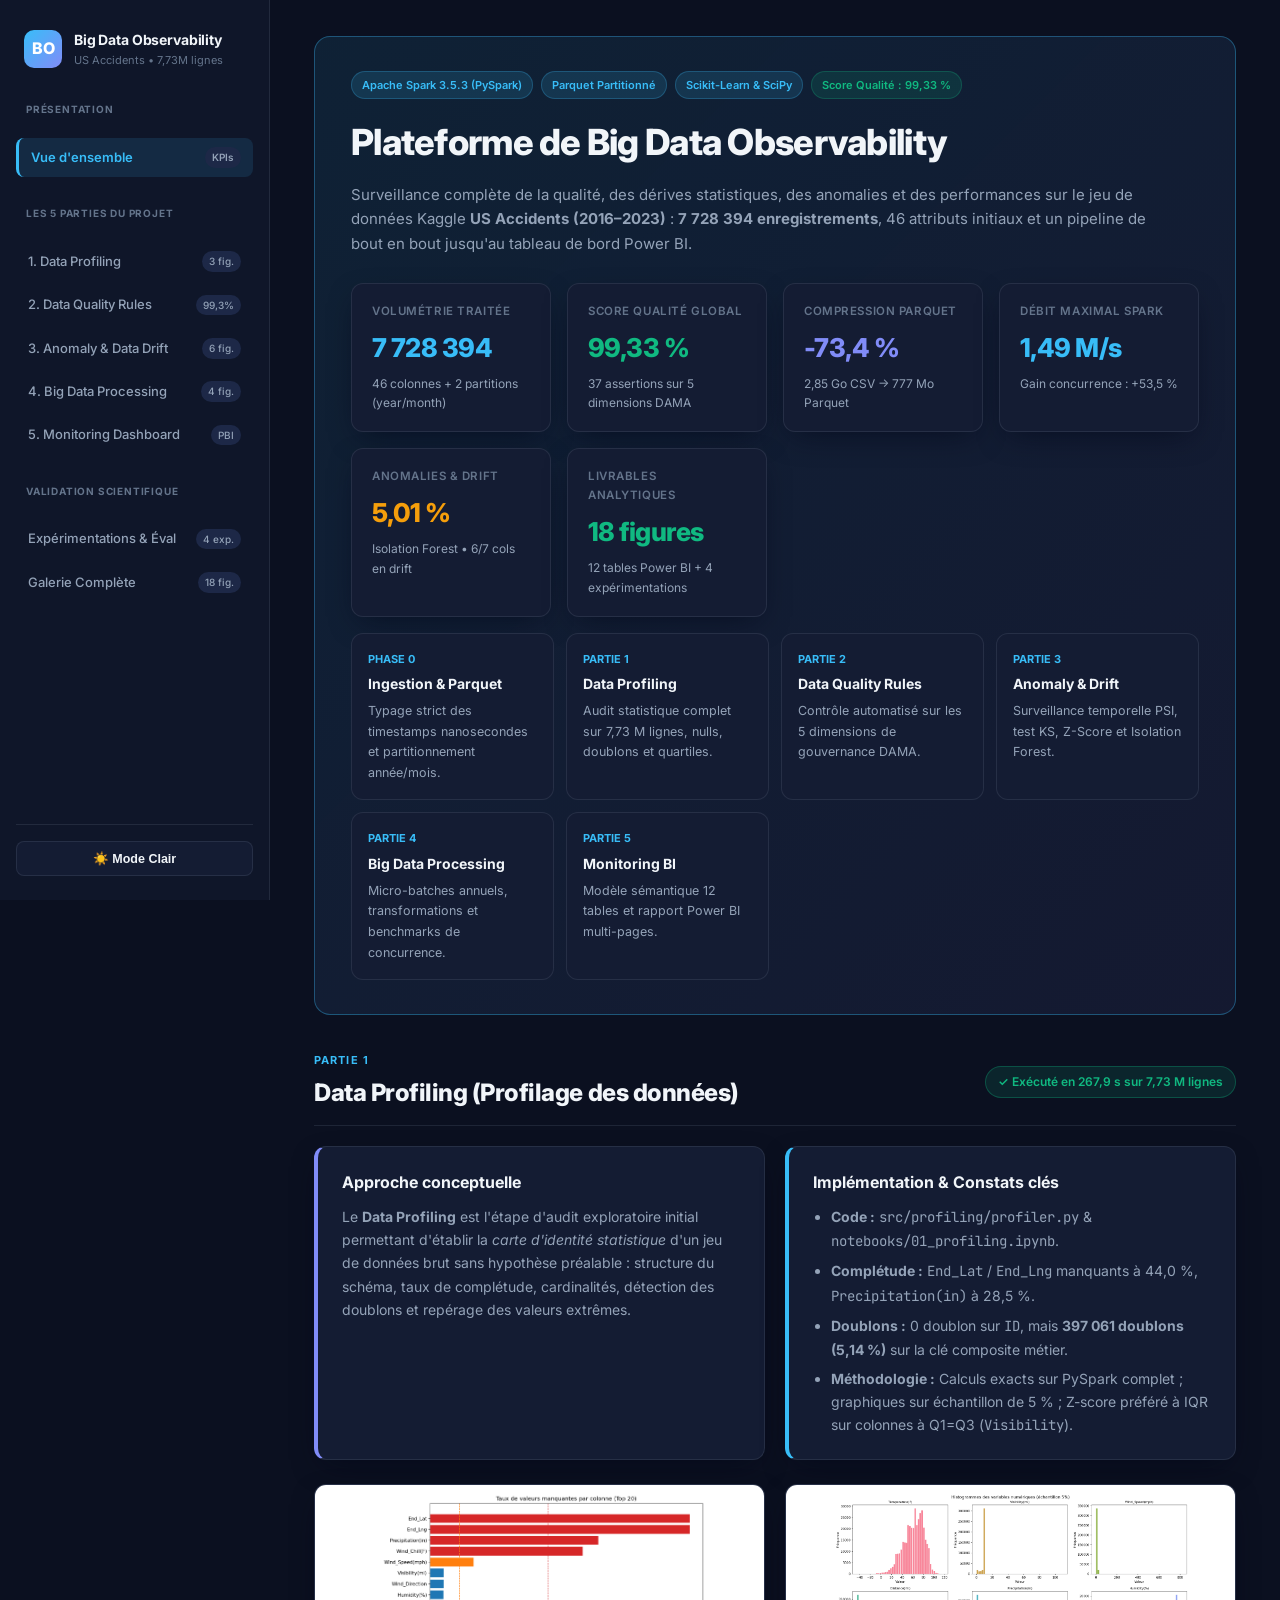
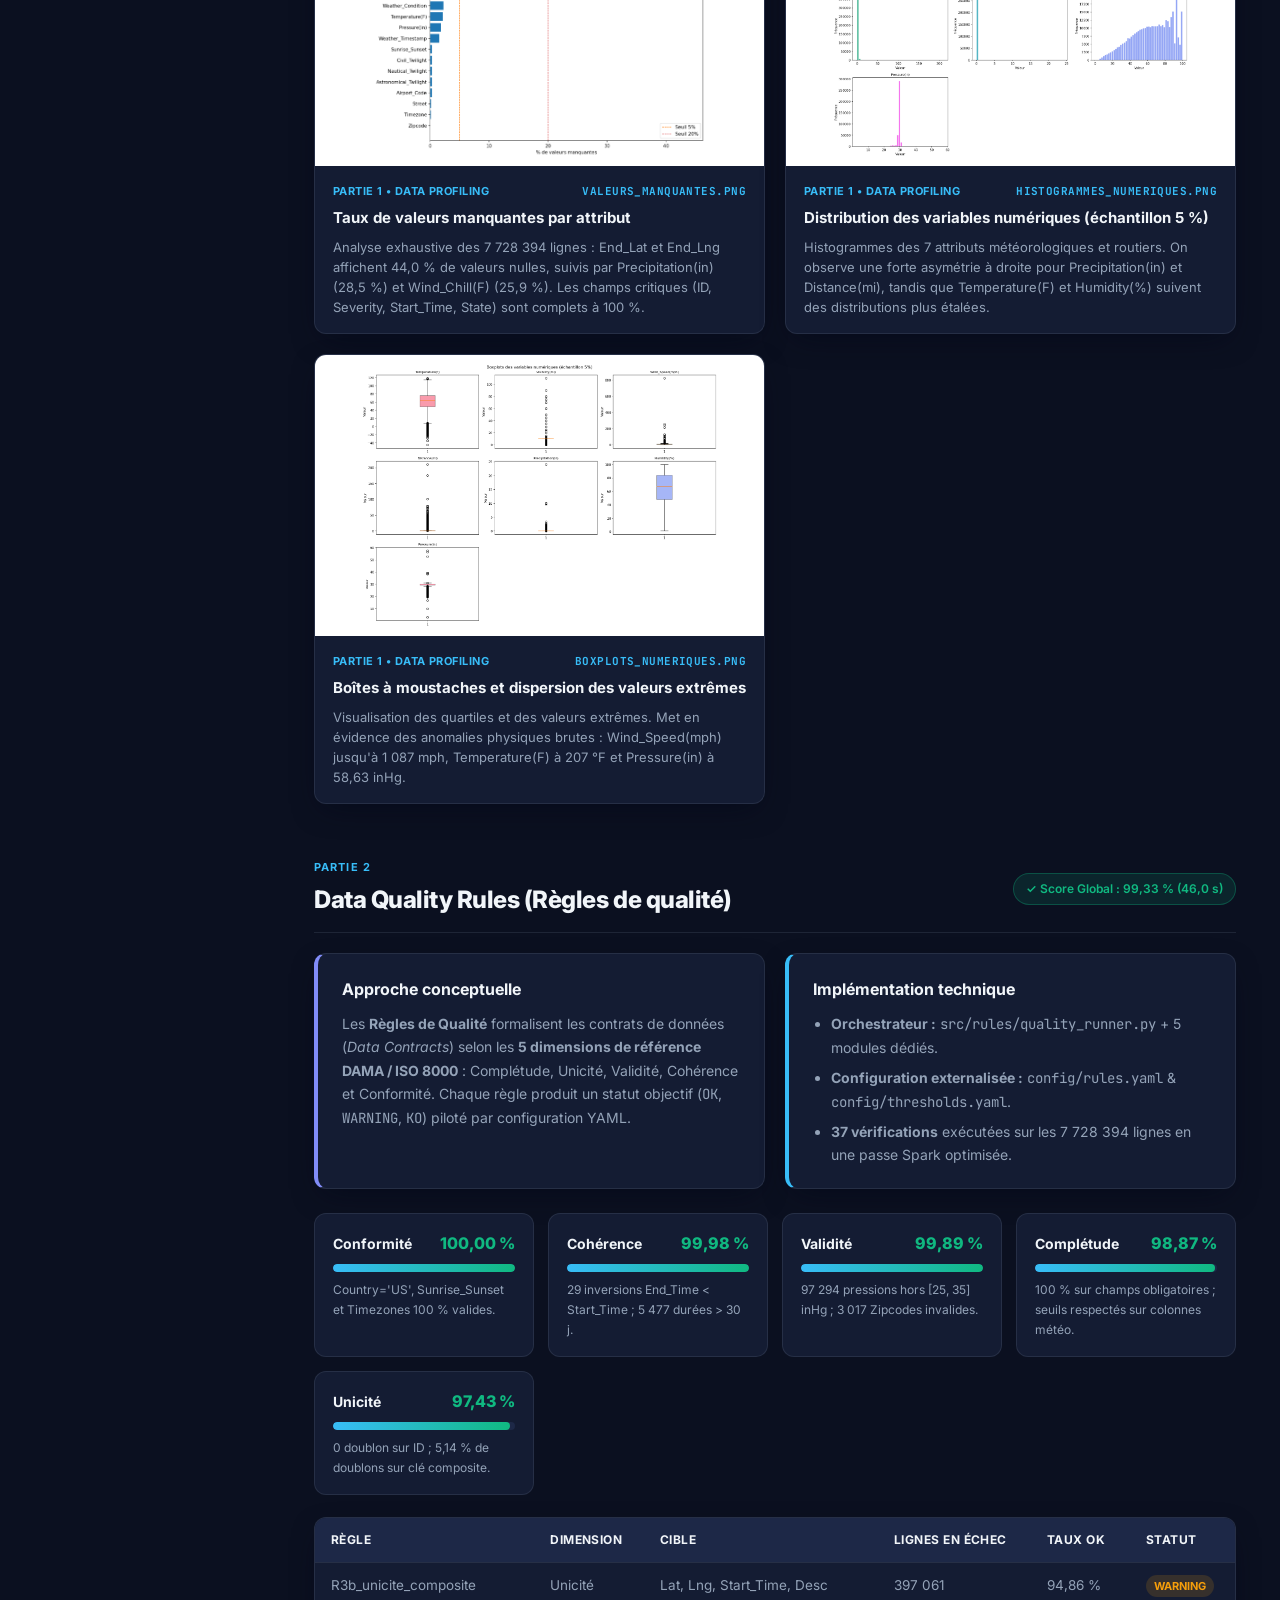
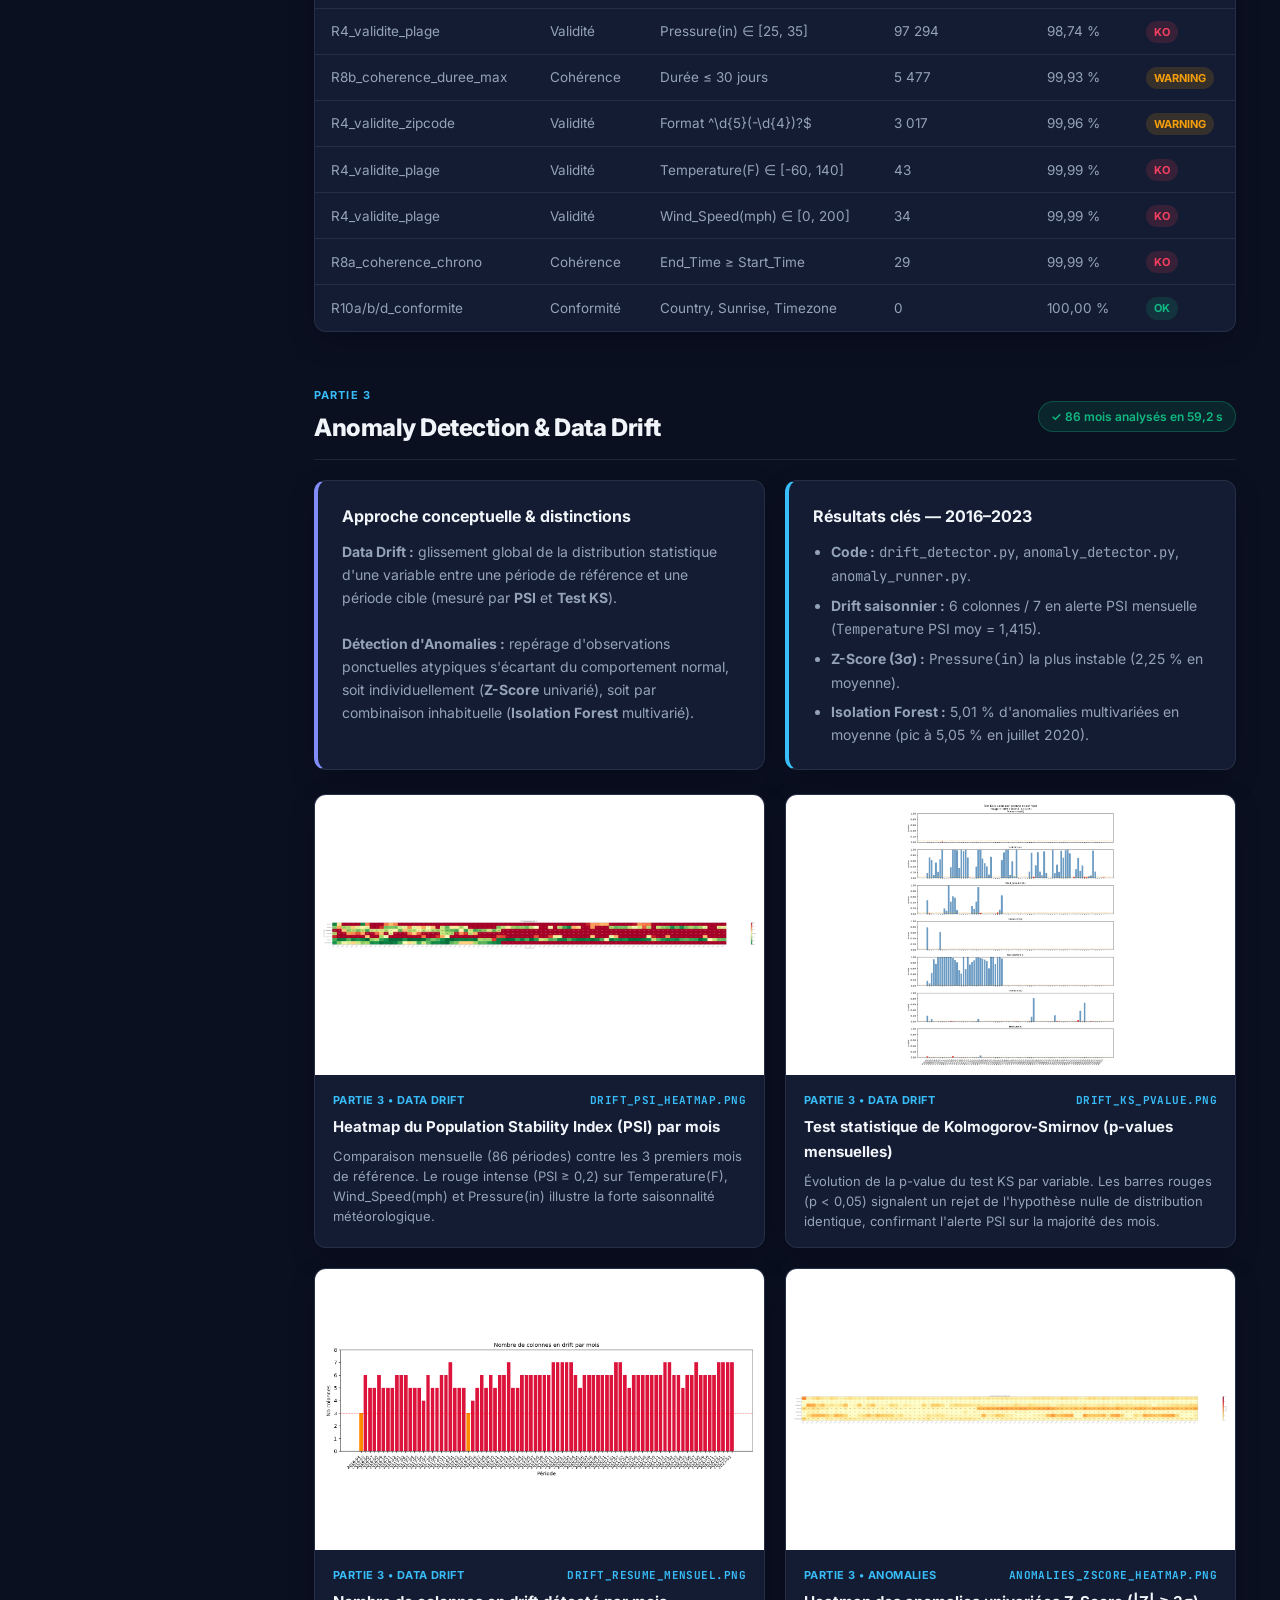
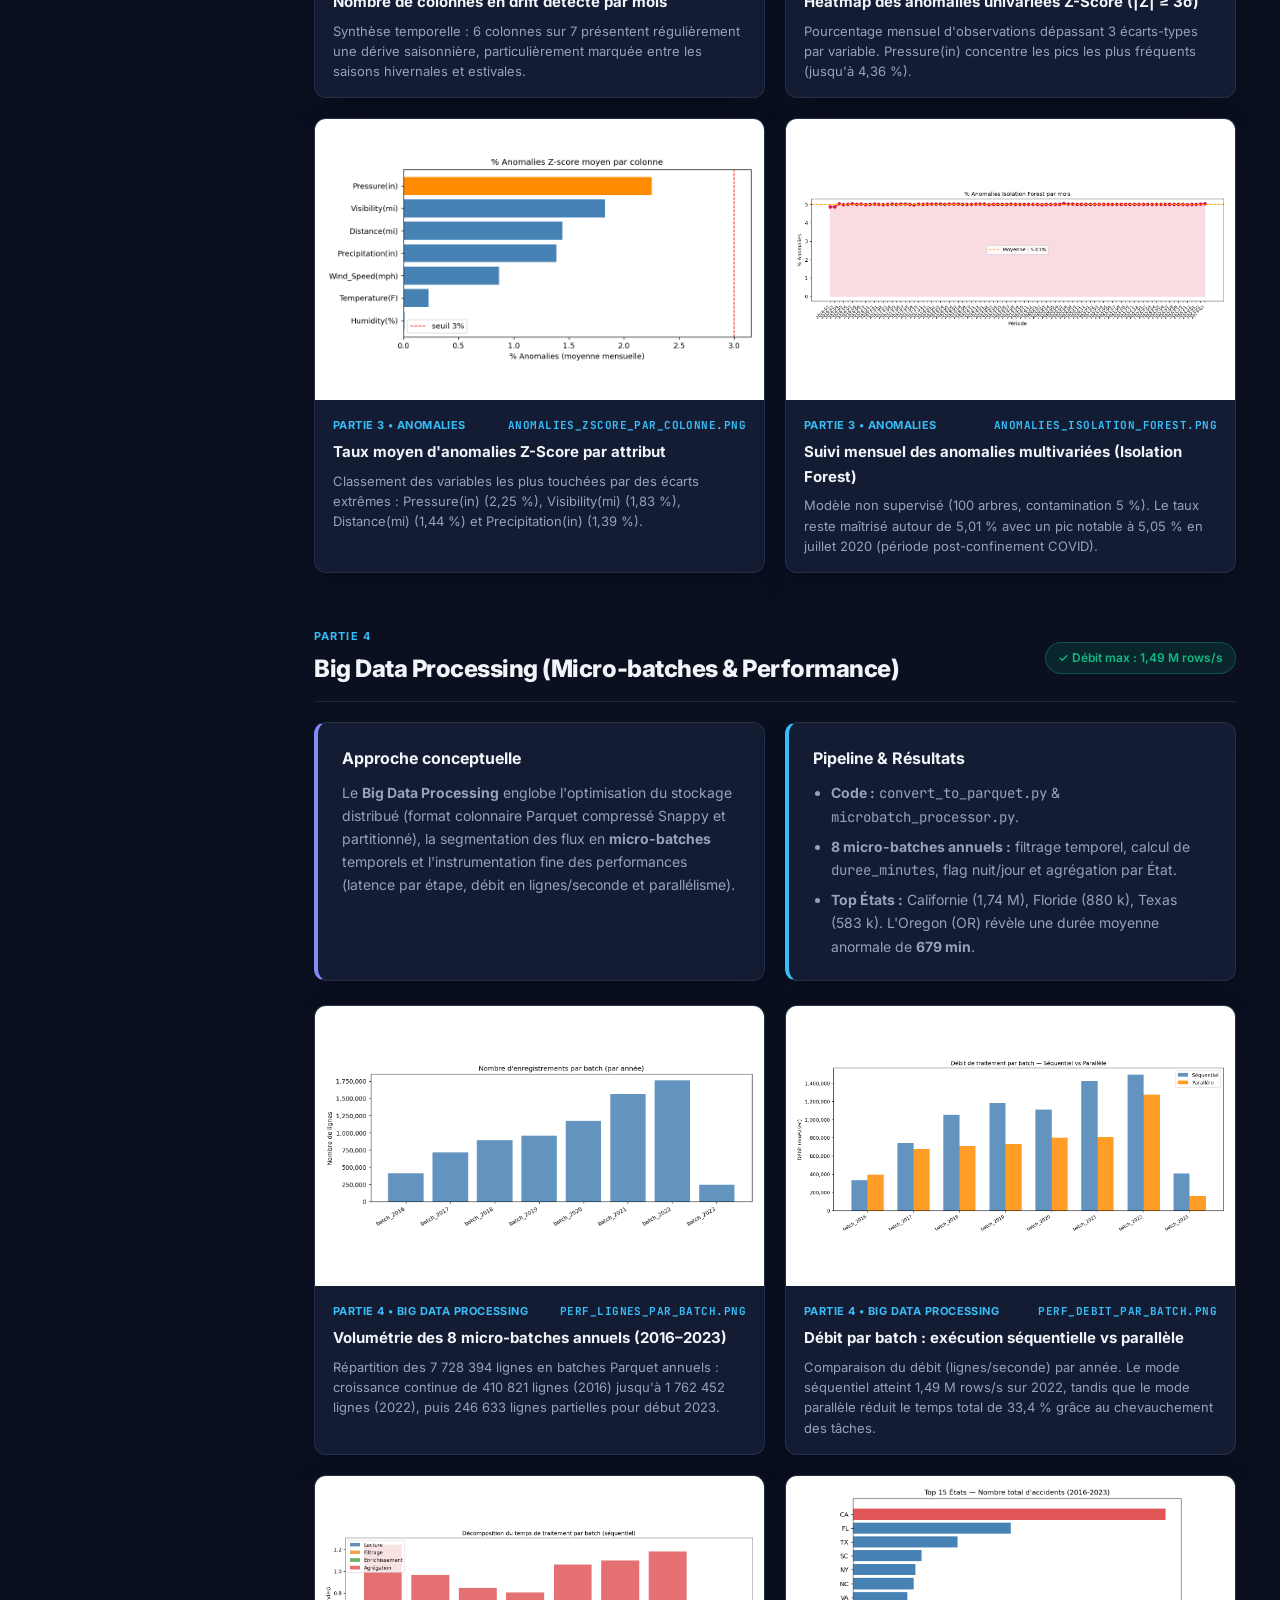
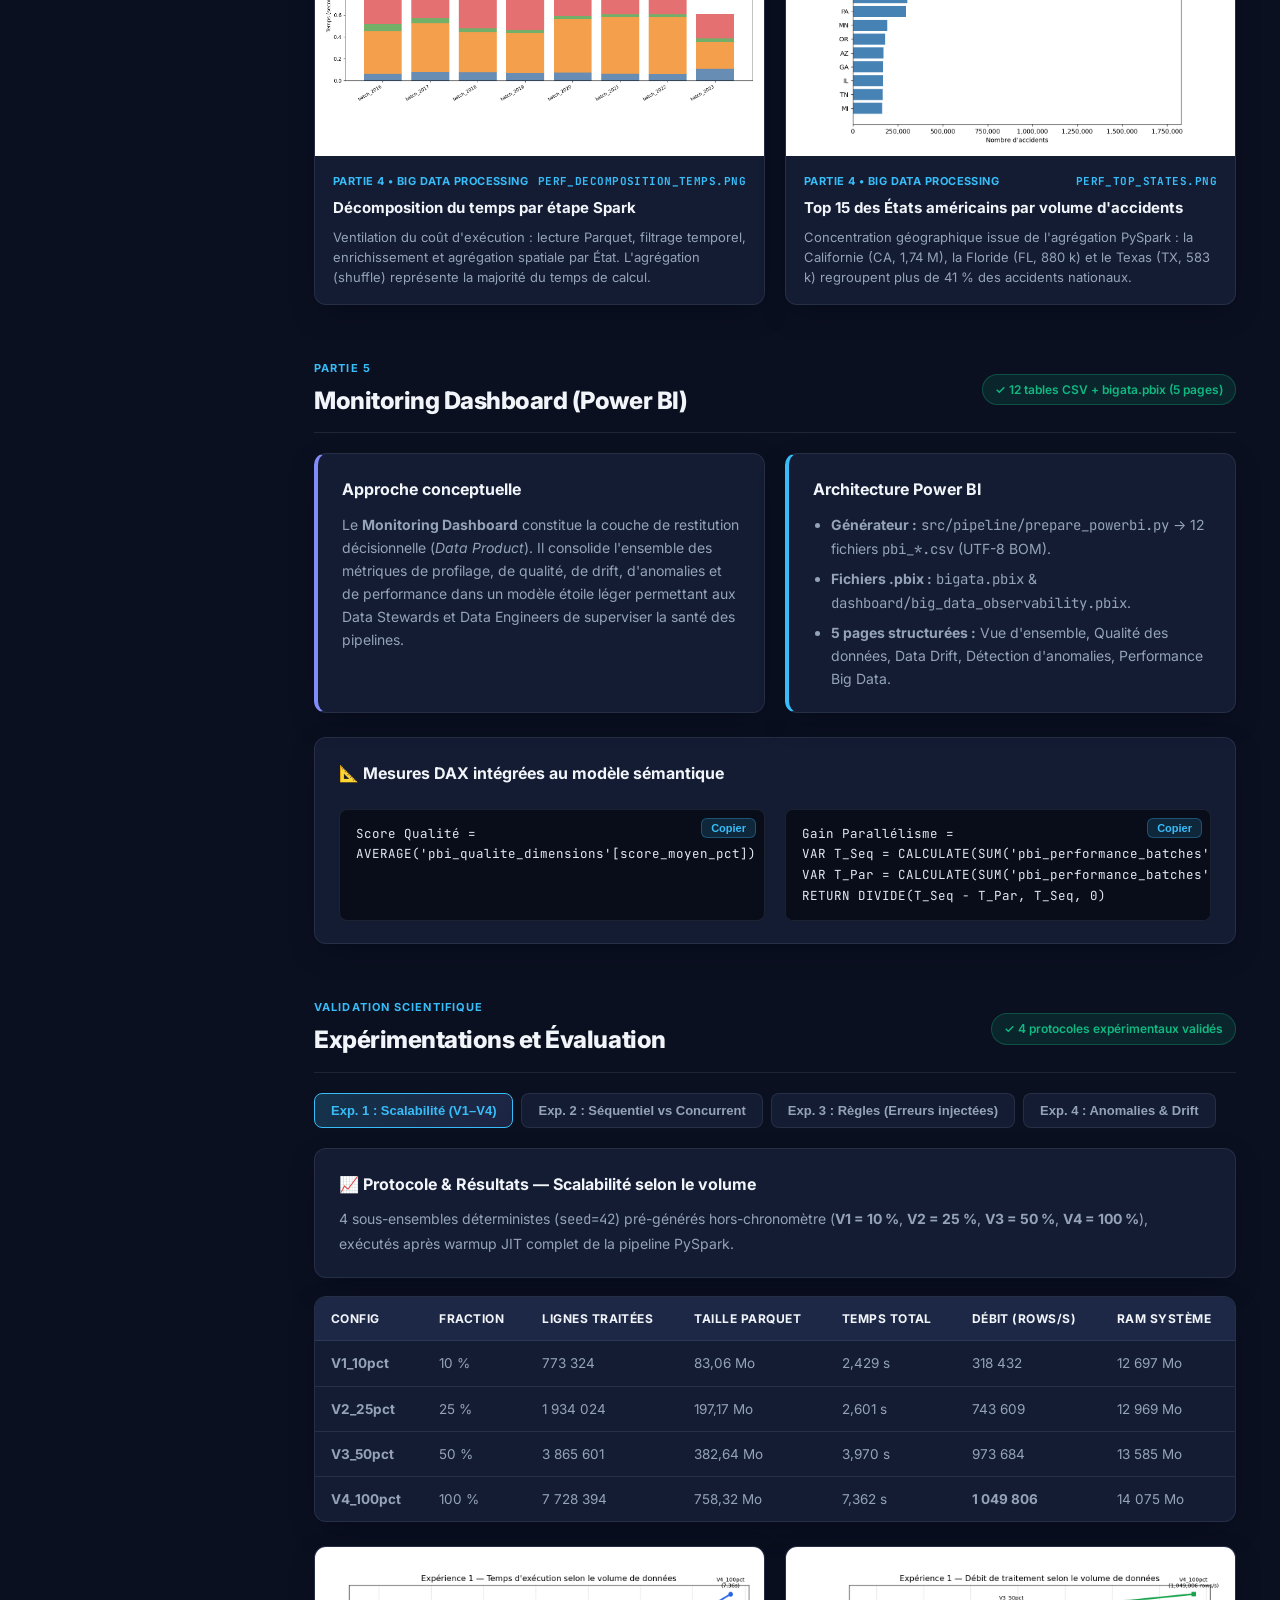
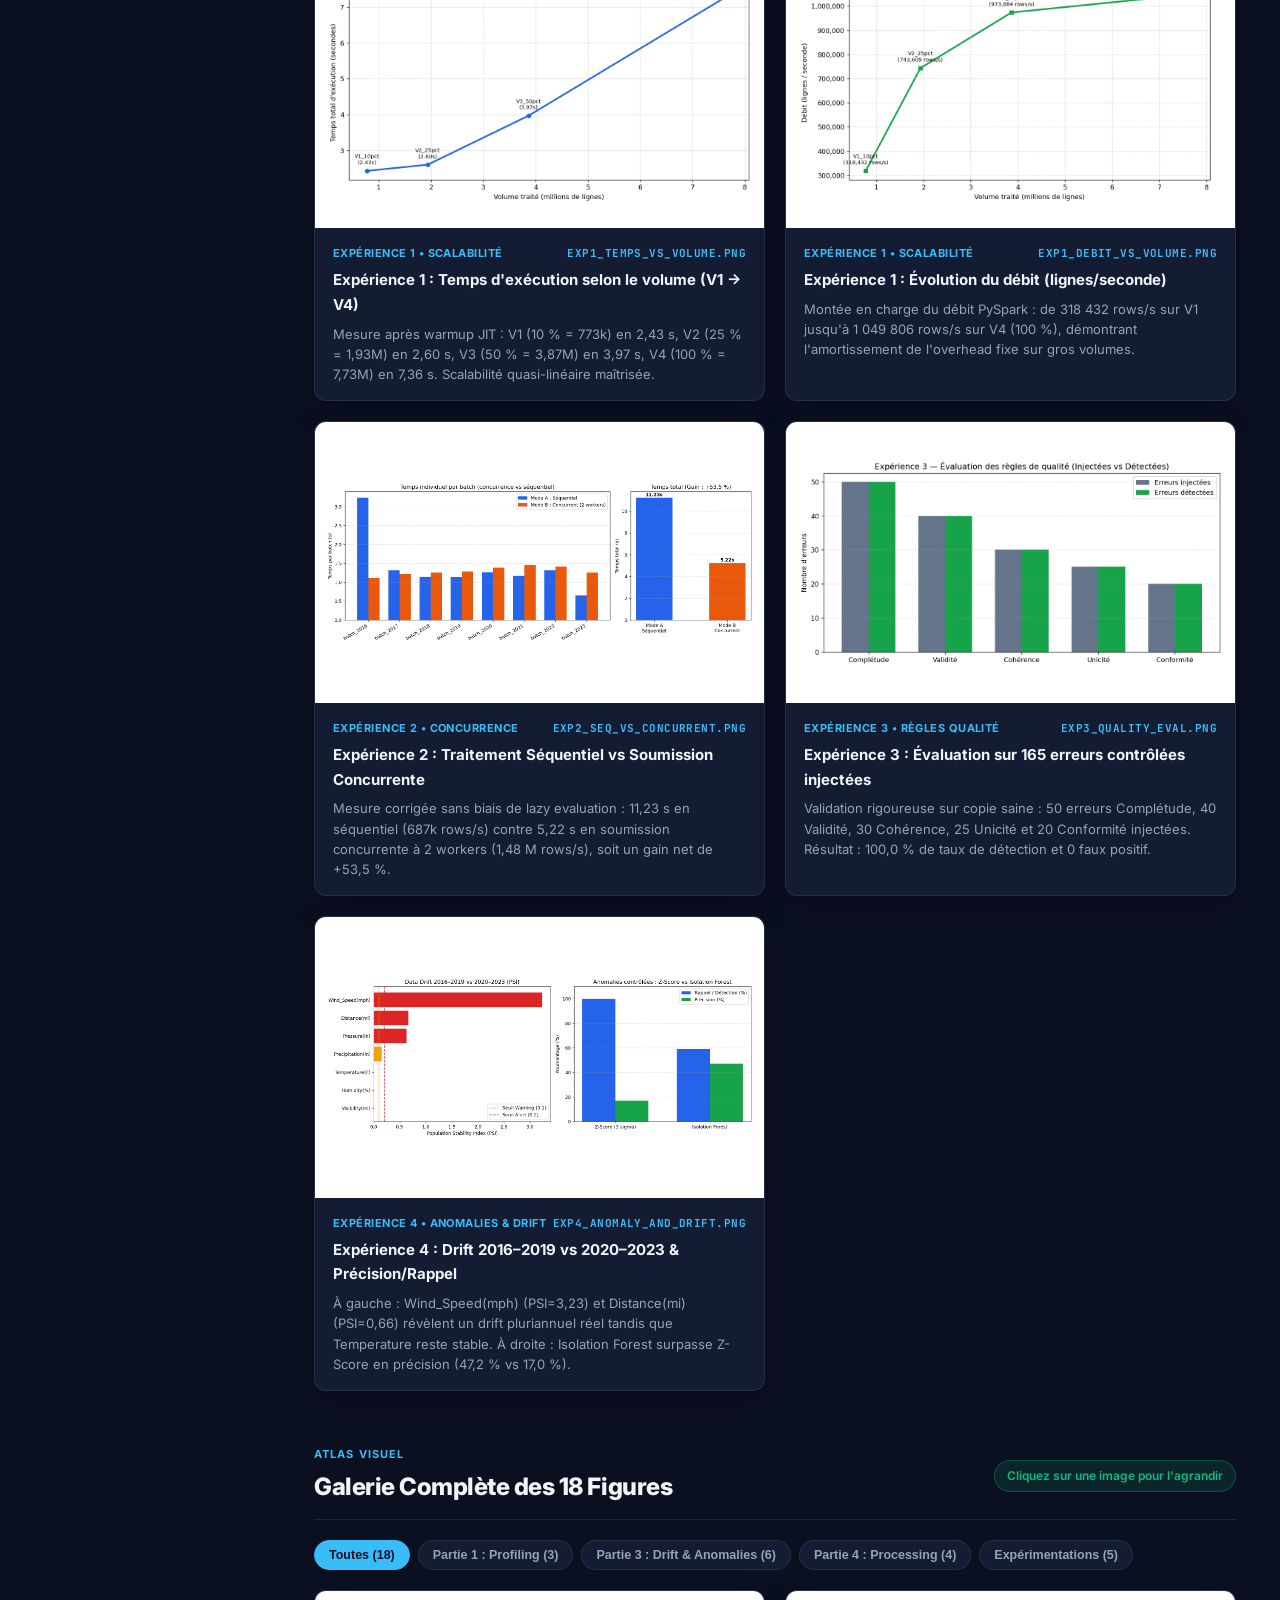
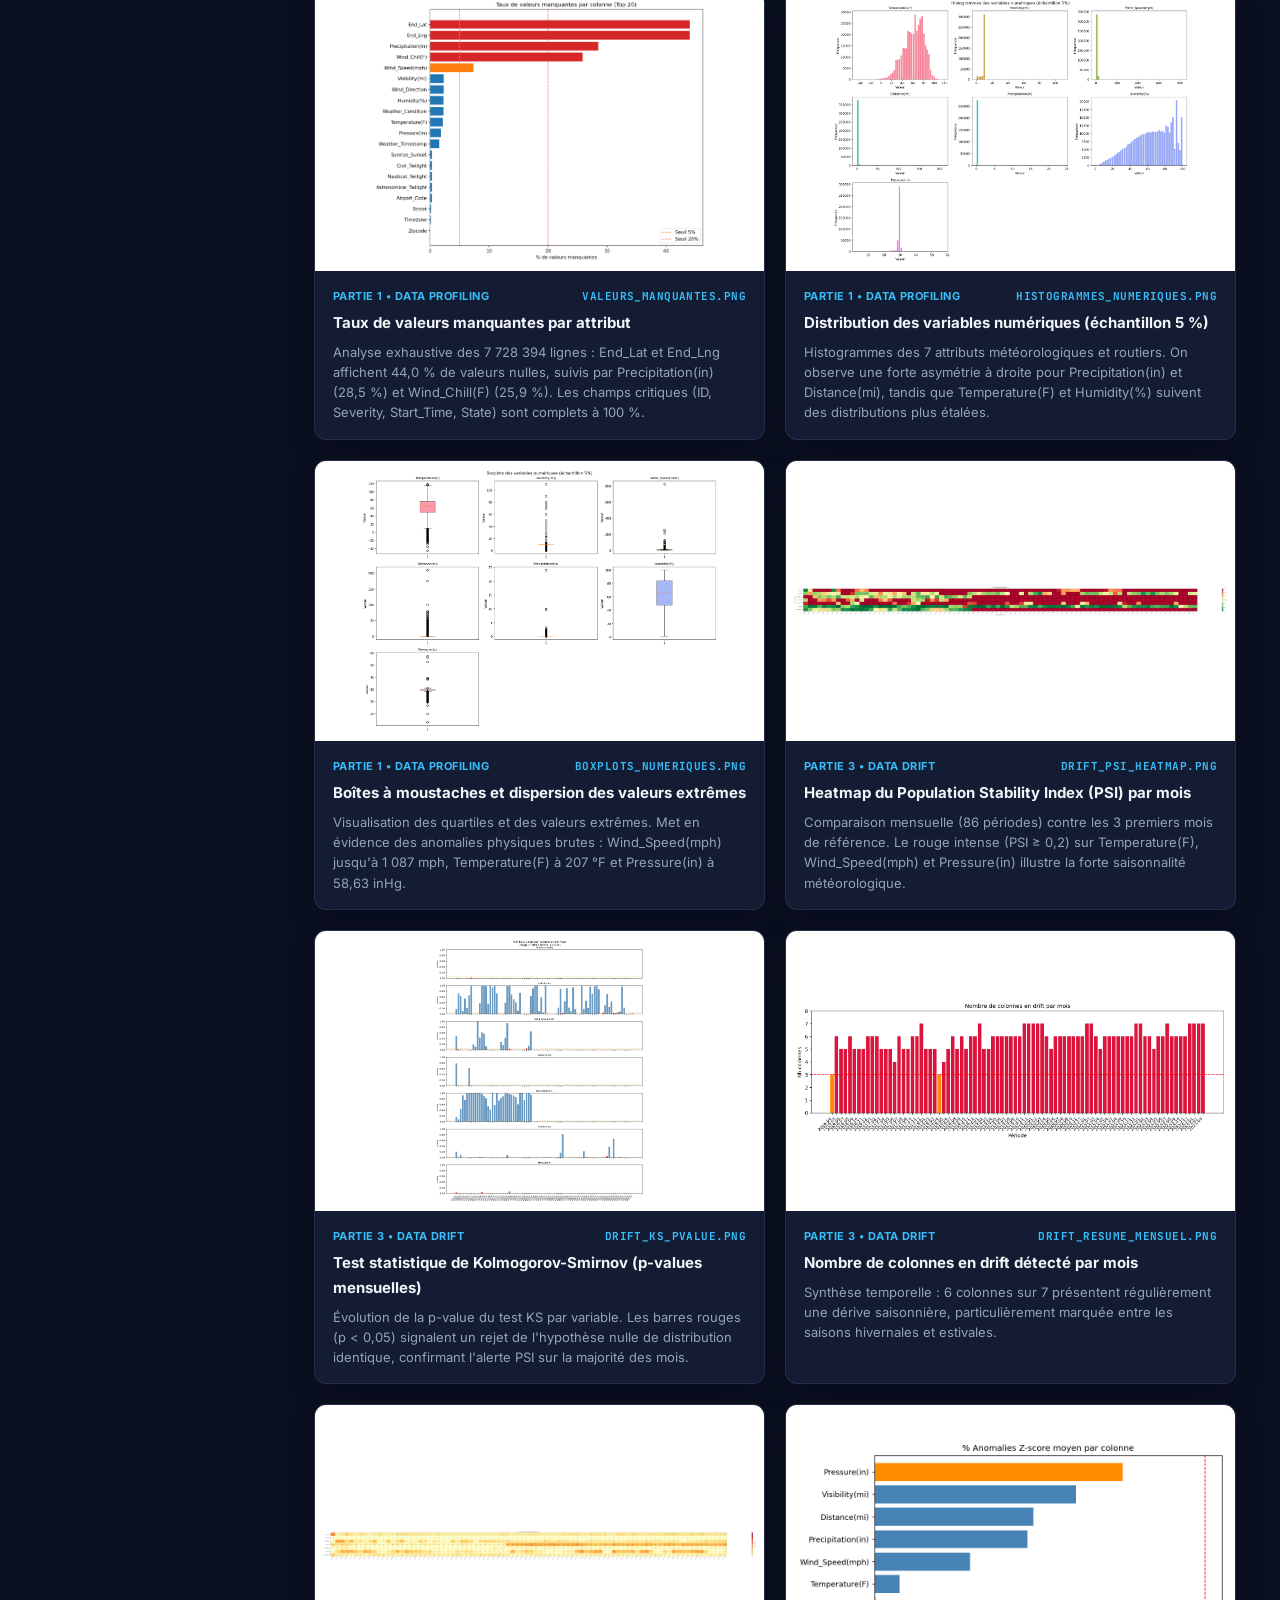
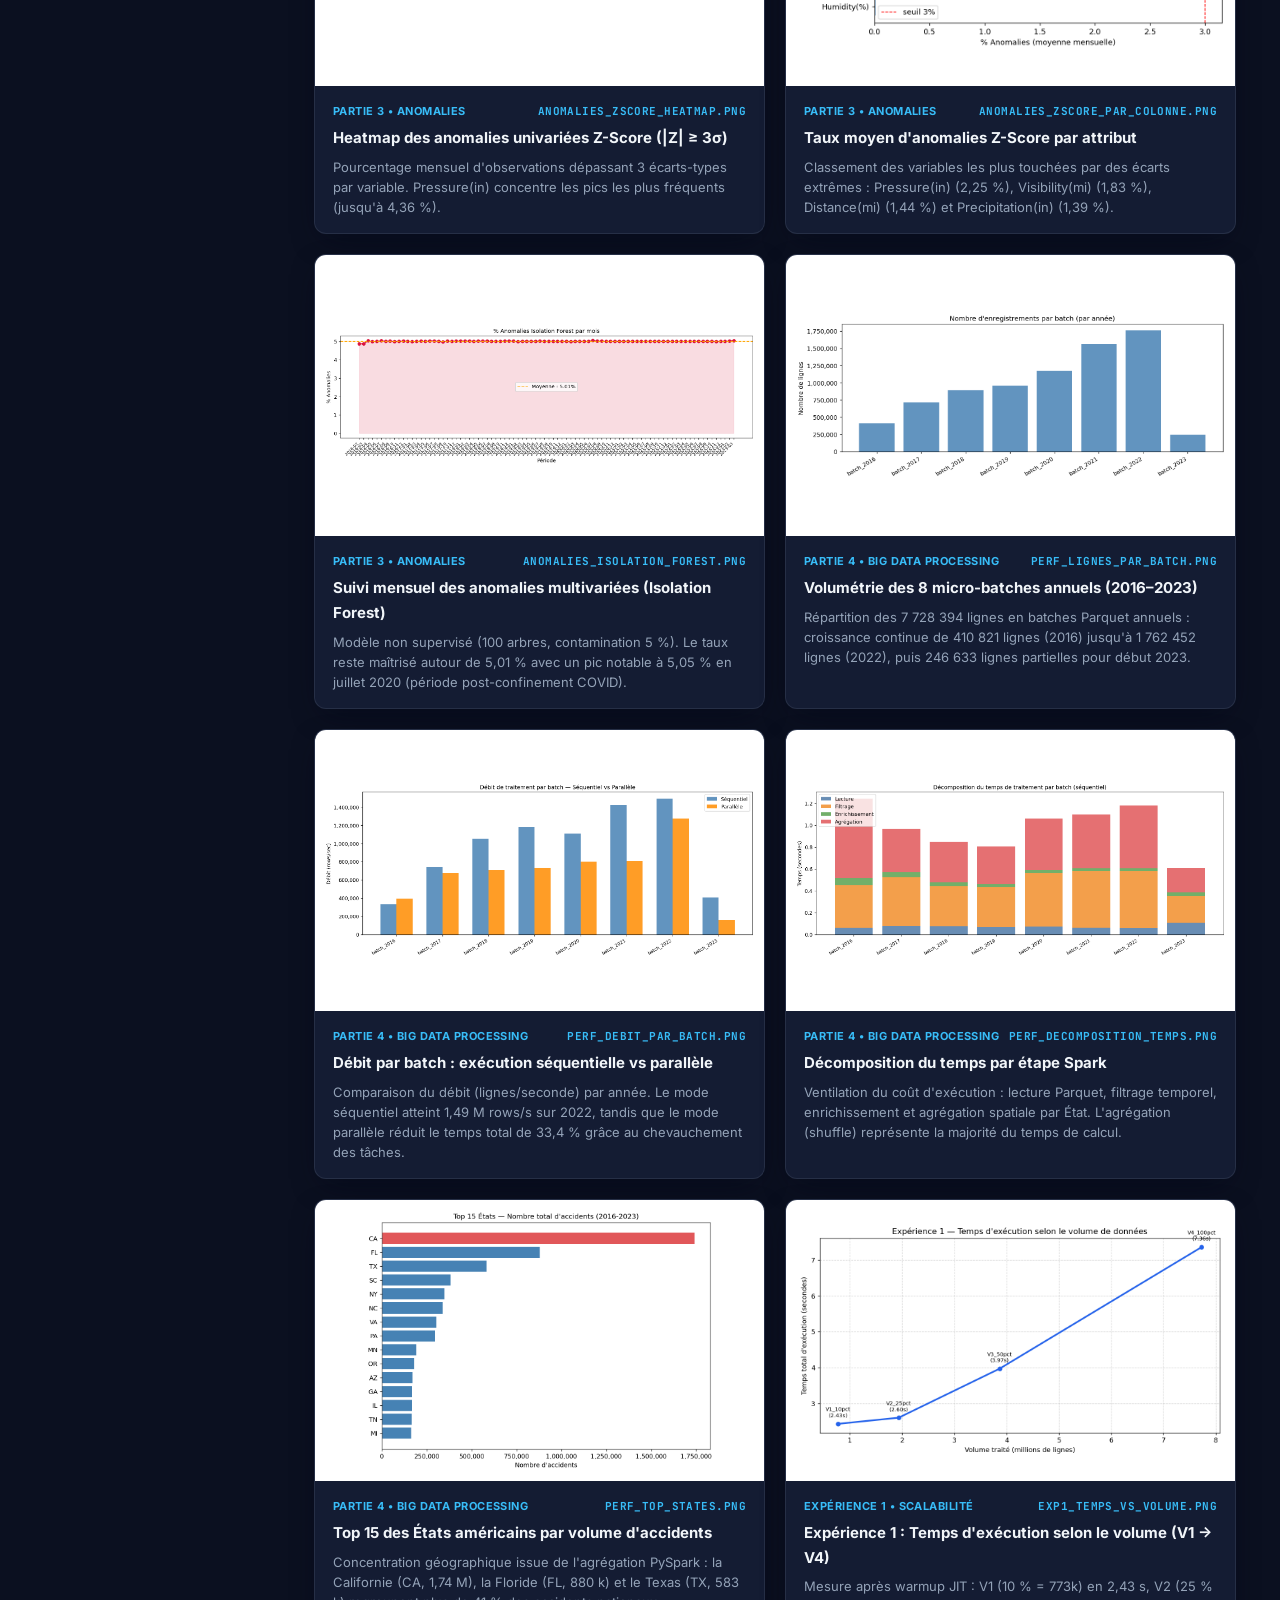
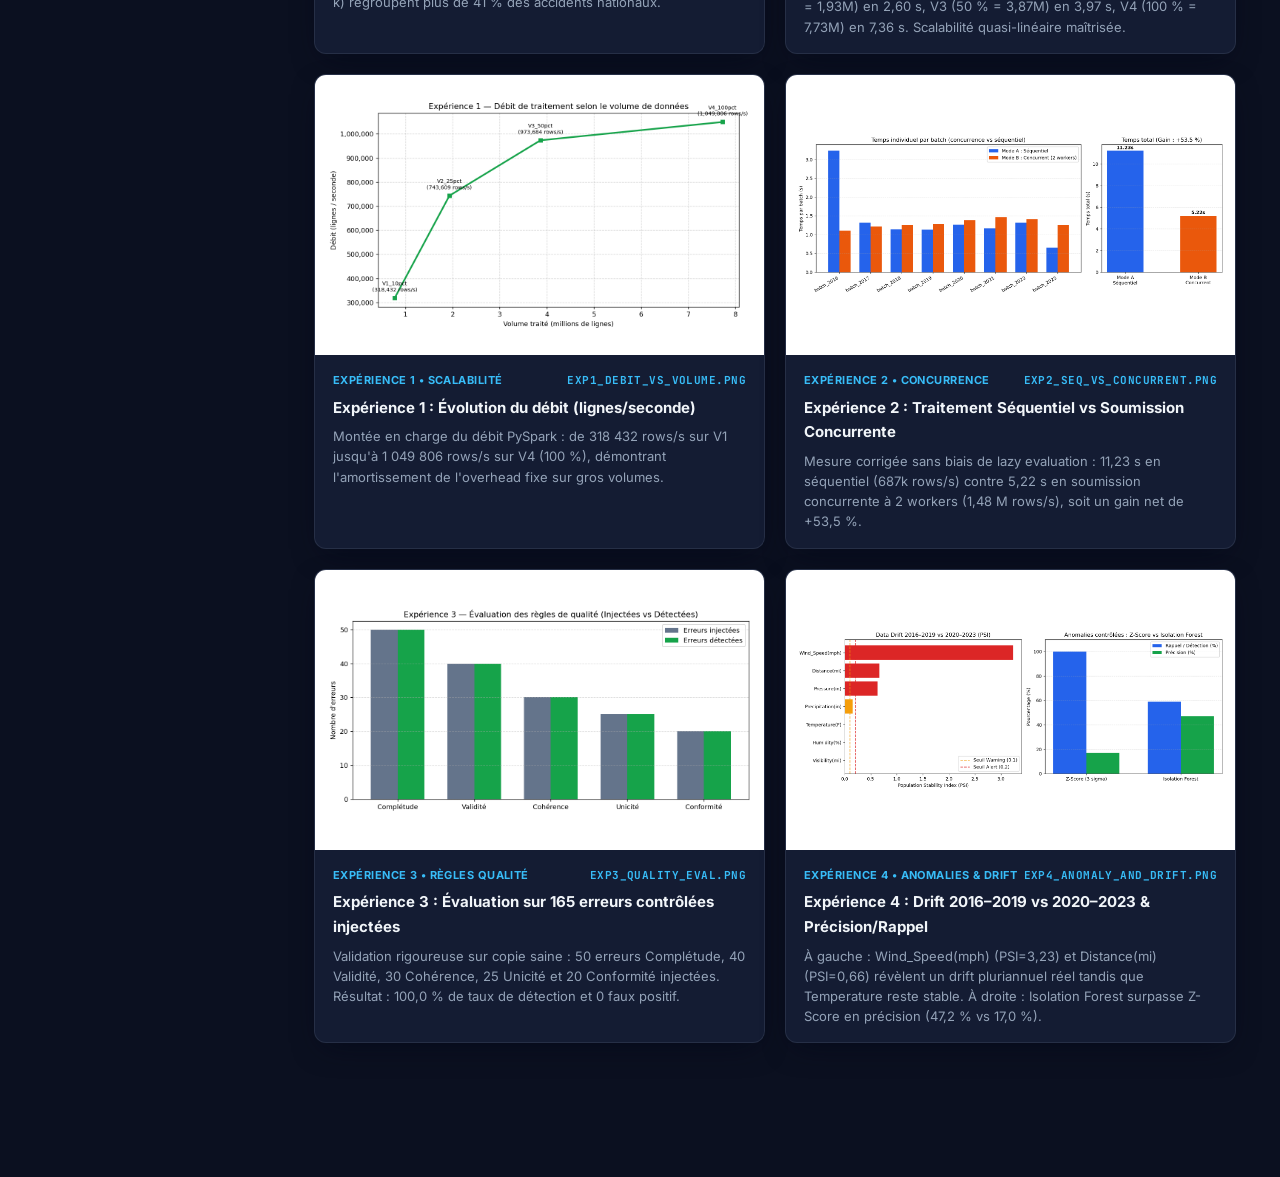
==== commit eed79c43: "Nettoyage : documentation professionnelle, suppression commentaires pedagogiques" ====
--- a/dashboard/web/index.html
+++ b/dashboard/web/index.html
@@ -149,7 +149,7 @@
 
         <div class="two-col">
           <div class="card def-box">
-            <h3>📖 Définition conceptuelle</h3>
+            <h3>Approche conceptuelle</h3>
             <p>
               Le <strong>Data Profiling</strong> est l'étape d'audit exploratoire initial permettant d'établir la
               <em>carte d'identité statistique</em> d'un jeu de données brut sans hypothèse préalable : structure du schéma,
@@ -157,7 +157,7 @@
             </p>
           </div>
           <div class="card impl-box">
-            <h3>⚙️ Implémentation &amp; Constats clés</h3>
+            <h3>Implémentation &amp; Constats clés</h3>
             <ul>
               <li><strong>Code :</strong> <code>src/profiling/profiler.py</code> &amp; <code>notebooks/01_profiling.ipynb</code>.</li>
               <li><strong>Complétude :</strong> <code>End_Lat</code> / <code>End_Lng</code> manquants à 44,0 %, <code>Precipitation(in)</code> à 28,5 %.</li>
@@ -182,7 +182,7 @@
 
         <div class="two-col">
           <div class="card def-box">
-            <h3>📖 Définition conceptuelle</h3>
+            <h3>Approche conceptuelle</h3>
             <p>
               Les <strong>Règles de Qualité</strong> formalisent les contrats de données (<em>Data Contracts</em>) selon
               les <strong>5 dimensions de référence DAMA / ISO 8000</strong> : Complétude, Unicité, Validité, Cohérence et Conformité.
@@ -190,7 +190,7 @@
             </p>
           </div>
           <div class="card impl-box">
-            <h3>⚙️ Implémentation technique</h3>
+            <h3>Implémentation technique</h3>
             <ul>
               <li><strong>Orchestrateur :</strong> <code>src/rules/quality_runner.py</code> + 5 modules dédiés.</li>
               <li><strong>Configuration externalisée :</strong> <code>config/rules.yaml</code> &amp; <code>config/thresholds.yaml</code>.</li>
@@ -265,7 +265,7 @@
 
         <div class="two-col">
           <div class="card def-box">
-            <h3>📖 Définition &amp; Distinction fondamentale</h3>
+            <h3>Approche conceptuelle &amp; distinctions</h3>
             <p>
               <strong>Data Drift :</strong> glissement global de la distribution statistique d'une variable entre une période de
               référence et une période cible (mesuré par <strong>PSI</strong> et <strong>Test KS</strong>).<br /><br />
@@ -274,7 +274,7 @@
             </p>
           </div>
           <div class="card impl-box">
-            <h3>⚙️ Résultats clés sur 2016–2023</h3>
+            <h3>Résultats clés — 2016–2023</h3>
             <ul>
               <li><strong>Code :</strong> <code>drift_detector.py</code>, <code>anomaly_detector.py</code>, <code>anomaly_runner.py</code>.</li>
               <li><strong>Drift saisonnier :</strong> 6 colonnes / 7 en alerte PSI mensuelle (<code>Temperature</code> PSI moy = 1,415).</li>
@@ -299,7 +299,7 @@
 
         <div class="two-col">
           <div class="card def-box">
-            <h3>📖 Définition conceptuelle</h3>
+            <h3>Approche conceptuelle</h3>
             <p>
               Le <strong>Big Data Processing</strong> englobe l'optimisation du stockage distribué (format colonnaire Parquet compressé Snappy
               et partitionné), la segmentation des flux en <strong>micro-batches</strong> temporels et l'instrumentation fine des performances
@@ -307,7 +307,7 @@
             </p>
           </div>
           <div class="card impl-box">
-            <h3>⚙️ Pipeline &amp; Enseignements</h3>
+            <h3>Pipeline &amp; Résultats</h3>
             <ul>
               <li><strong>Code :</strong> <code>convert_to_parquet.py</code> &amp; <code>microbatch_processor.py</code>.</li>
               <li><strong>8 micro-batches annuels :</strong> filtrage temporel, calcul de <code>duree_minutes</code>, flag nuit/jour et agrégation par État.</li>
@@ -331,7 +331,7 @@
 
         <div class="two-col">
           <div class="card def-box">
-            <h3>📖 Définition conceptuelle</h3>
+            <h3>Approche conceptuelle</h3>
             <p>
               Le <strong>Monitoring Dashboard</strong> constitue la couche de restitution décisionnelle (<em>Data Product</em>).
               Il consolide l'ensemble des métriques de profilage, de qualité, de drift, d'anomalies et de performance dans un modèle
@@ -339,7 +339,7 @@
             </p>
           </div>
           <div class="card impl-box">
-            <h3>⚙️ Architecture Power BI livrée</h3>
+            <h3>Architecture Power BI</h3>
             <ul>
               <li><strong>Générateur :</strong> <code>src/pipeline/prepare_powerbi.py</code> → 12 fichiers <code>pbi_*.csv</code> (UTF-8 BOM).</li>
               <li><strong>Fichiers .pbix :</strong> <code>bigata.pbix</code> &amp; <code>dashboard/big_data_observability.pbix</code>.</li>
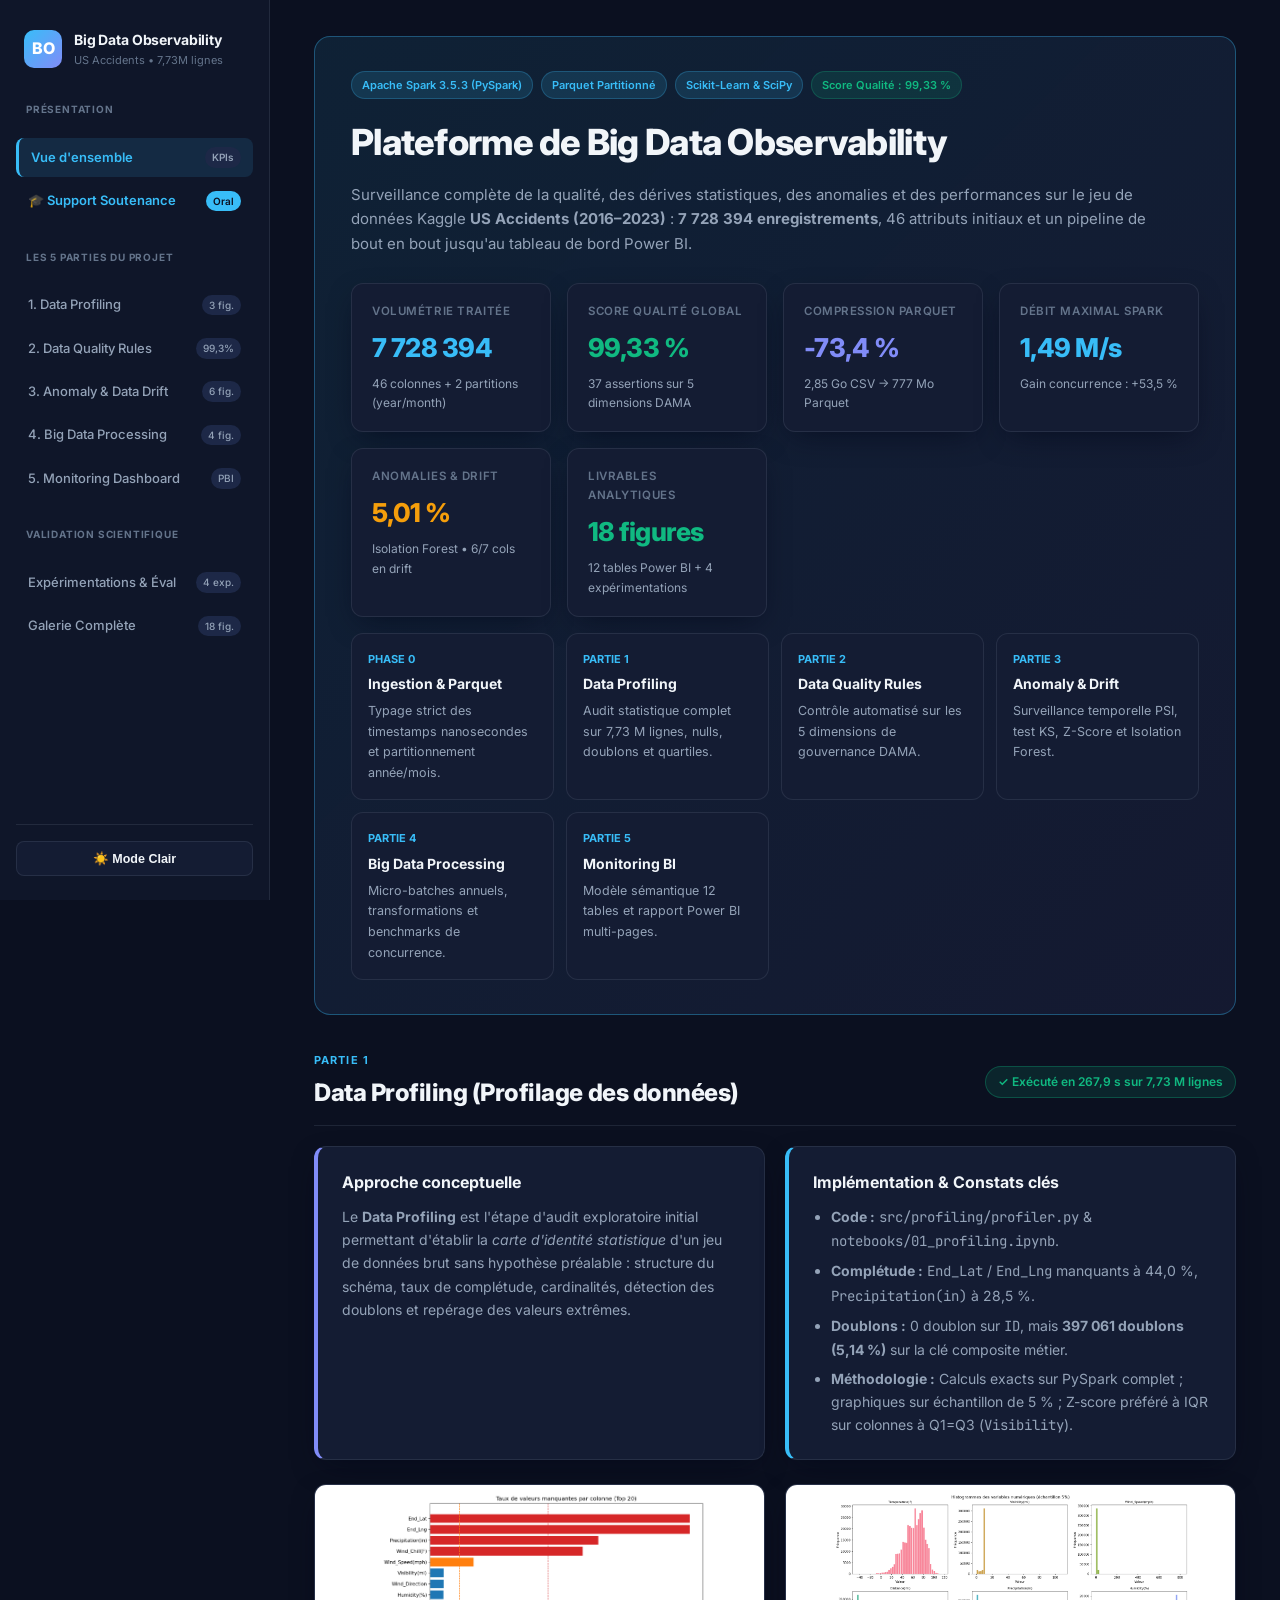
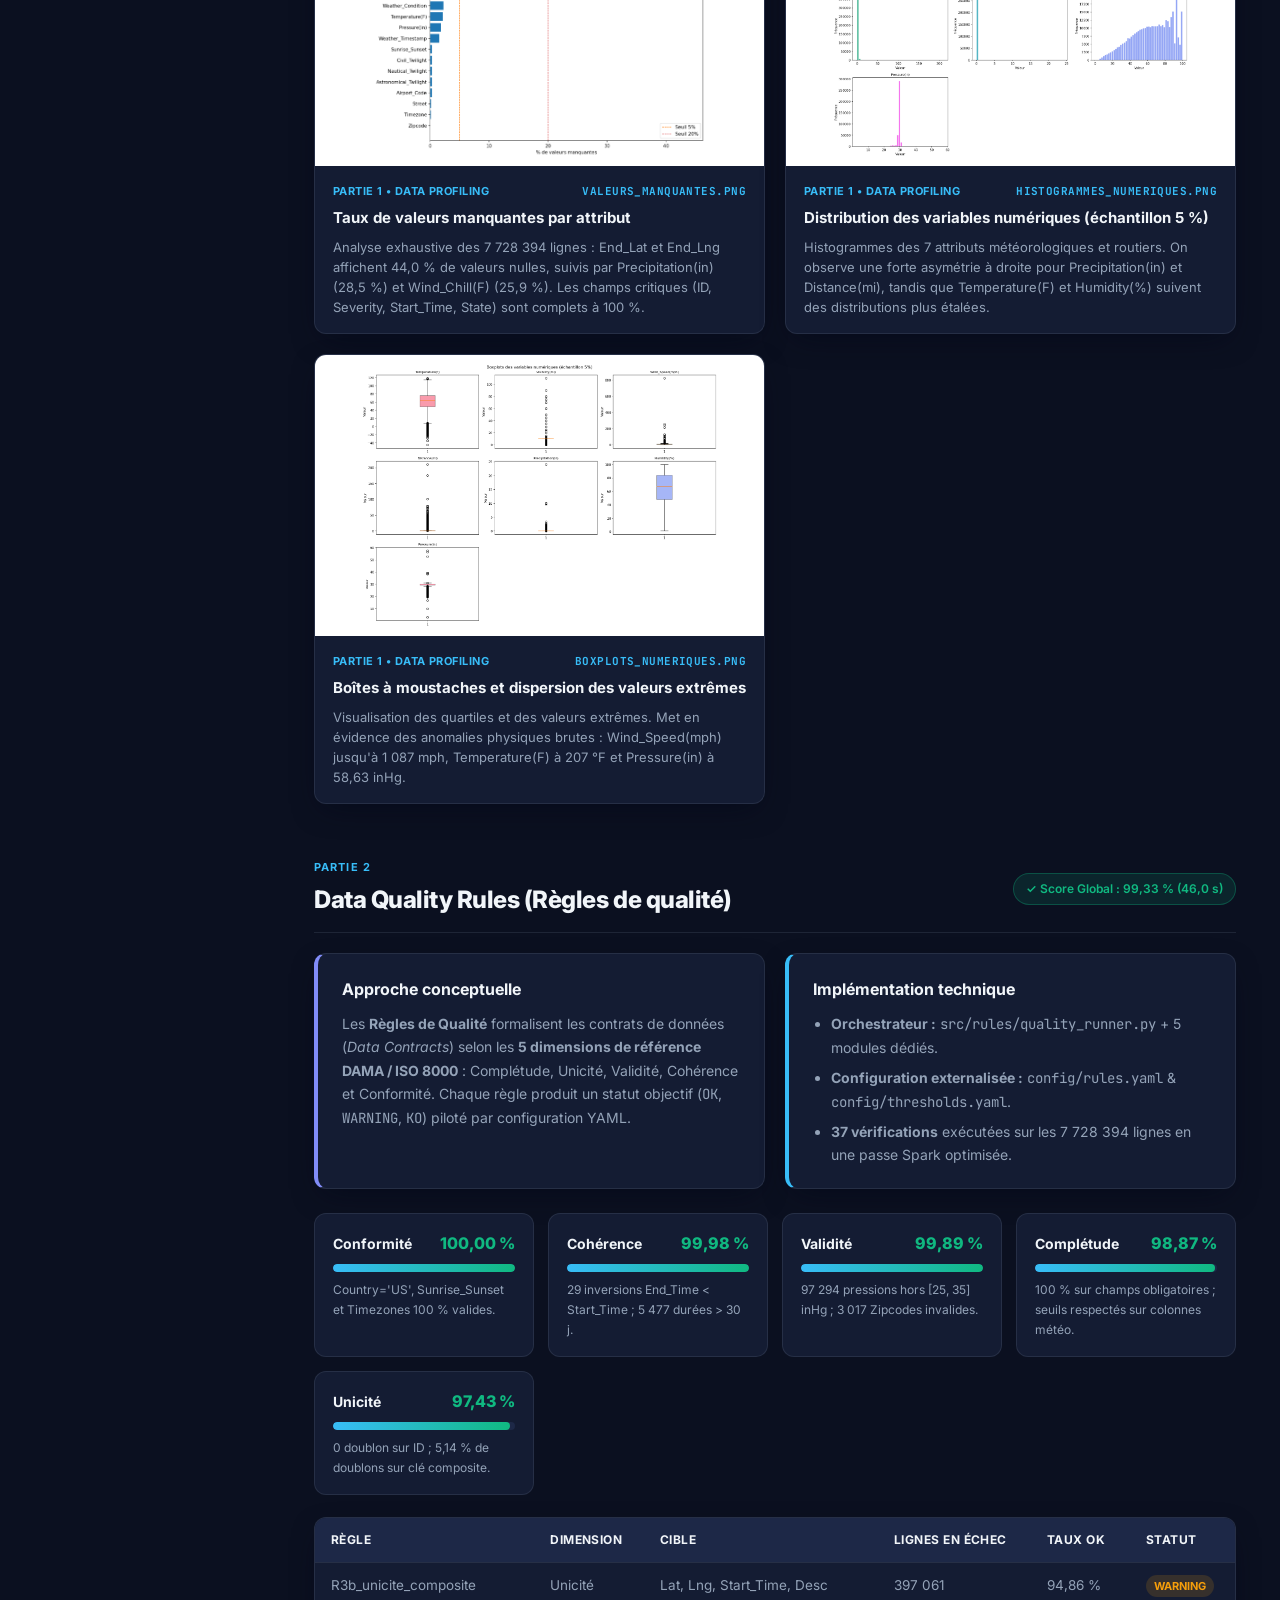
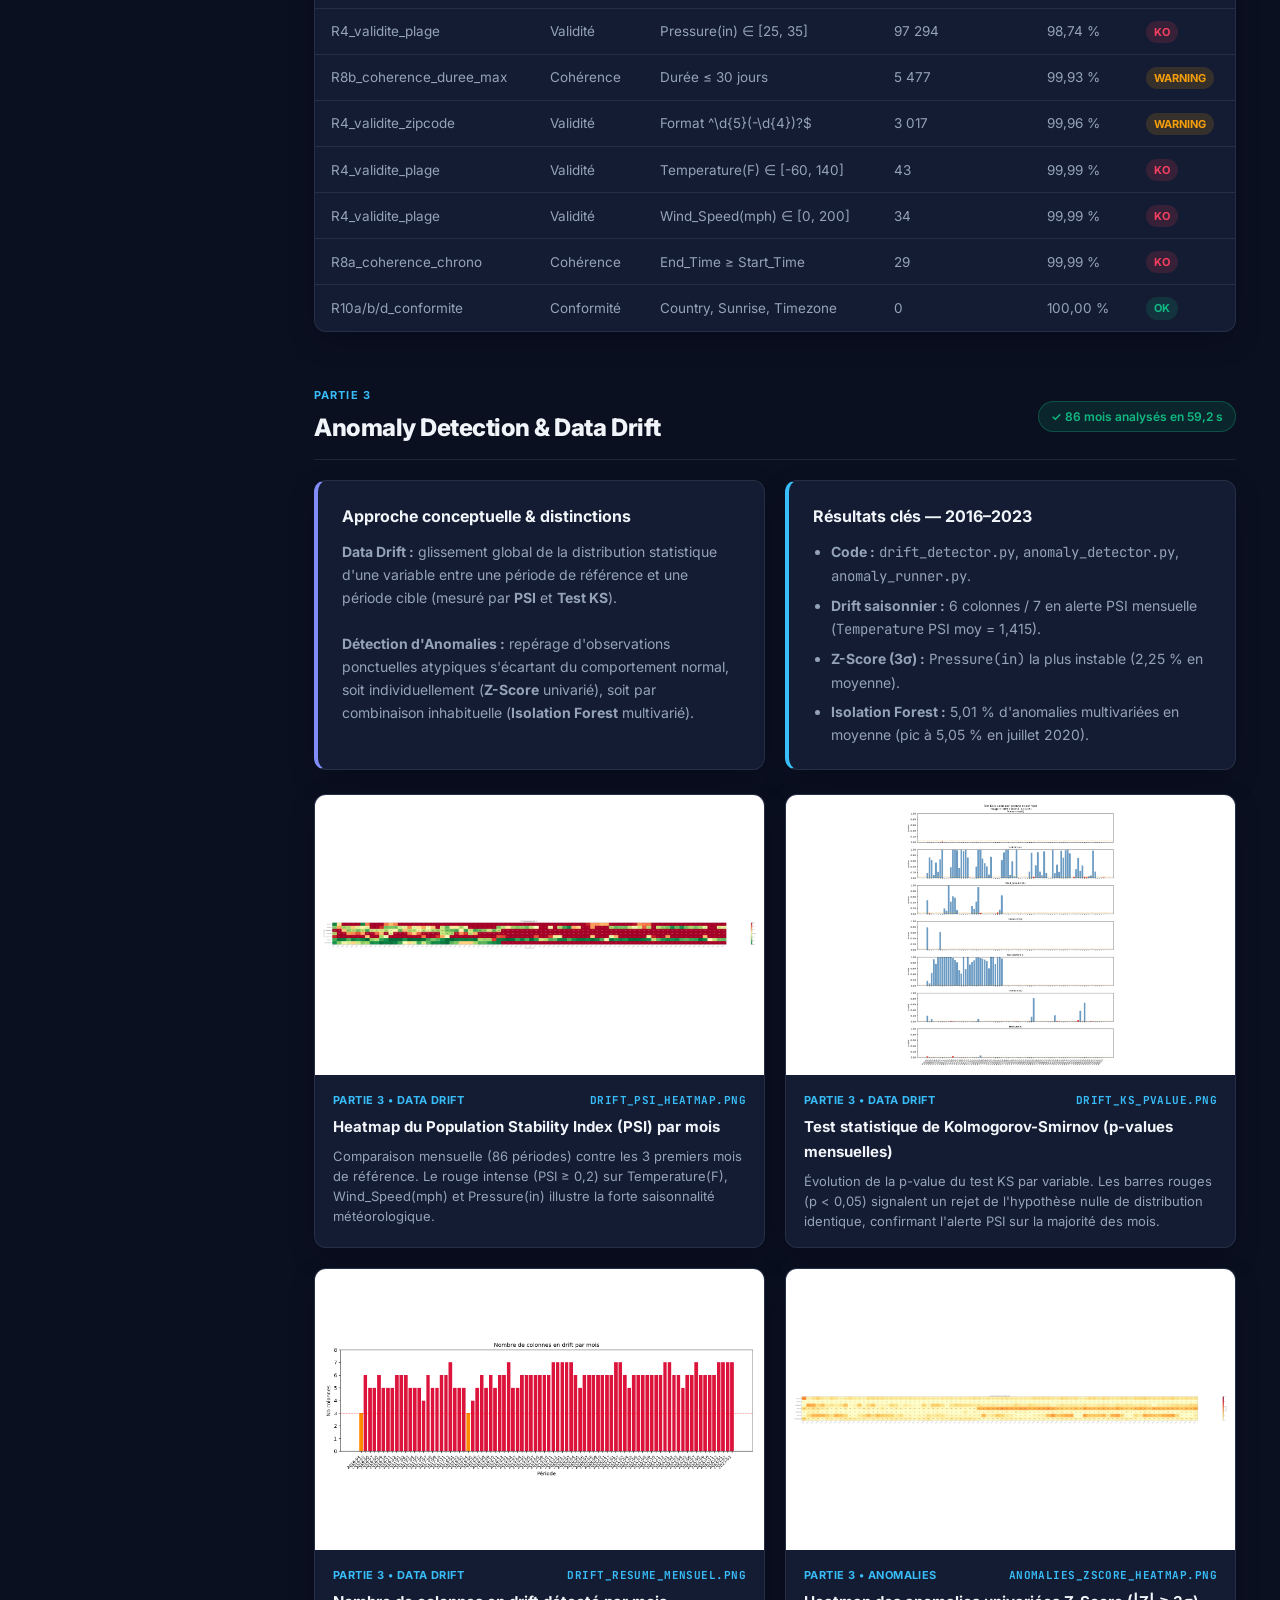
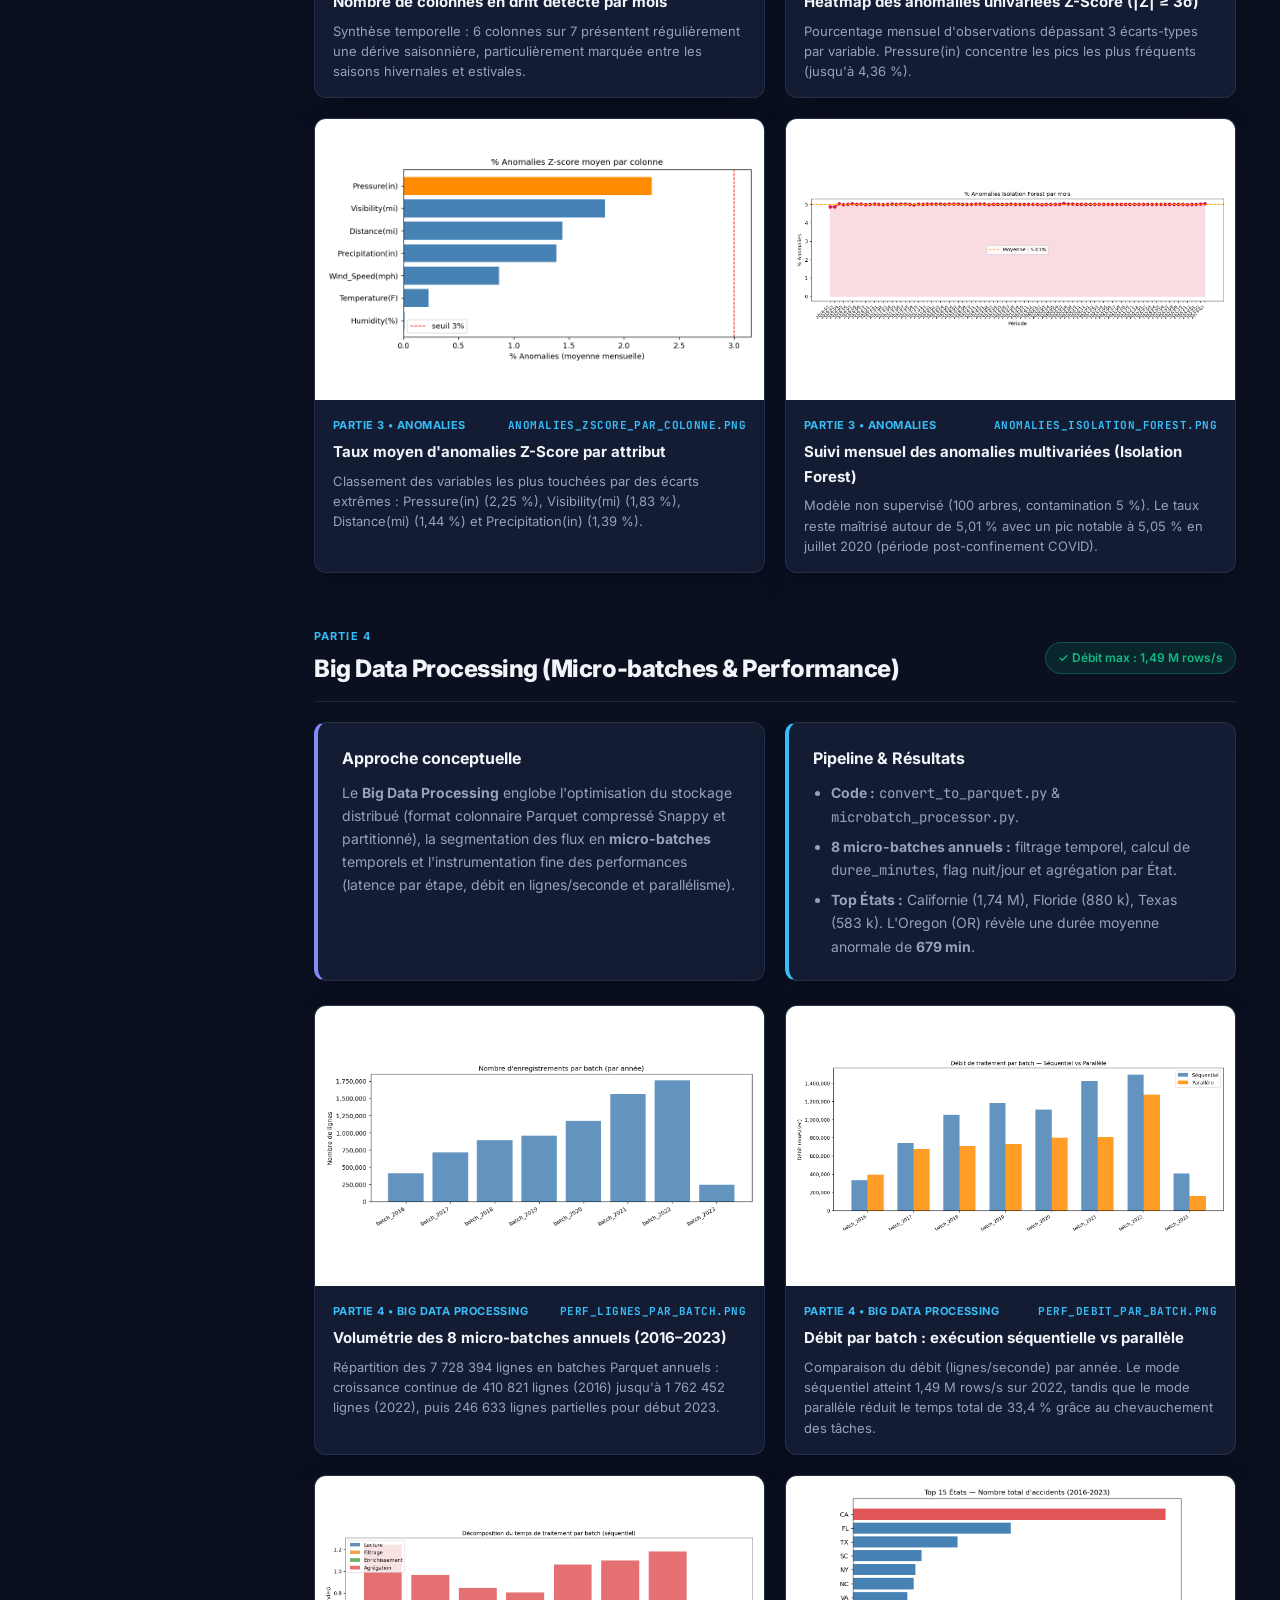
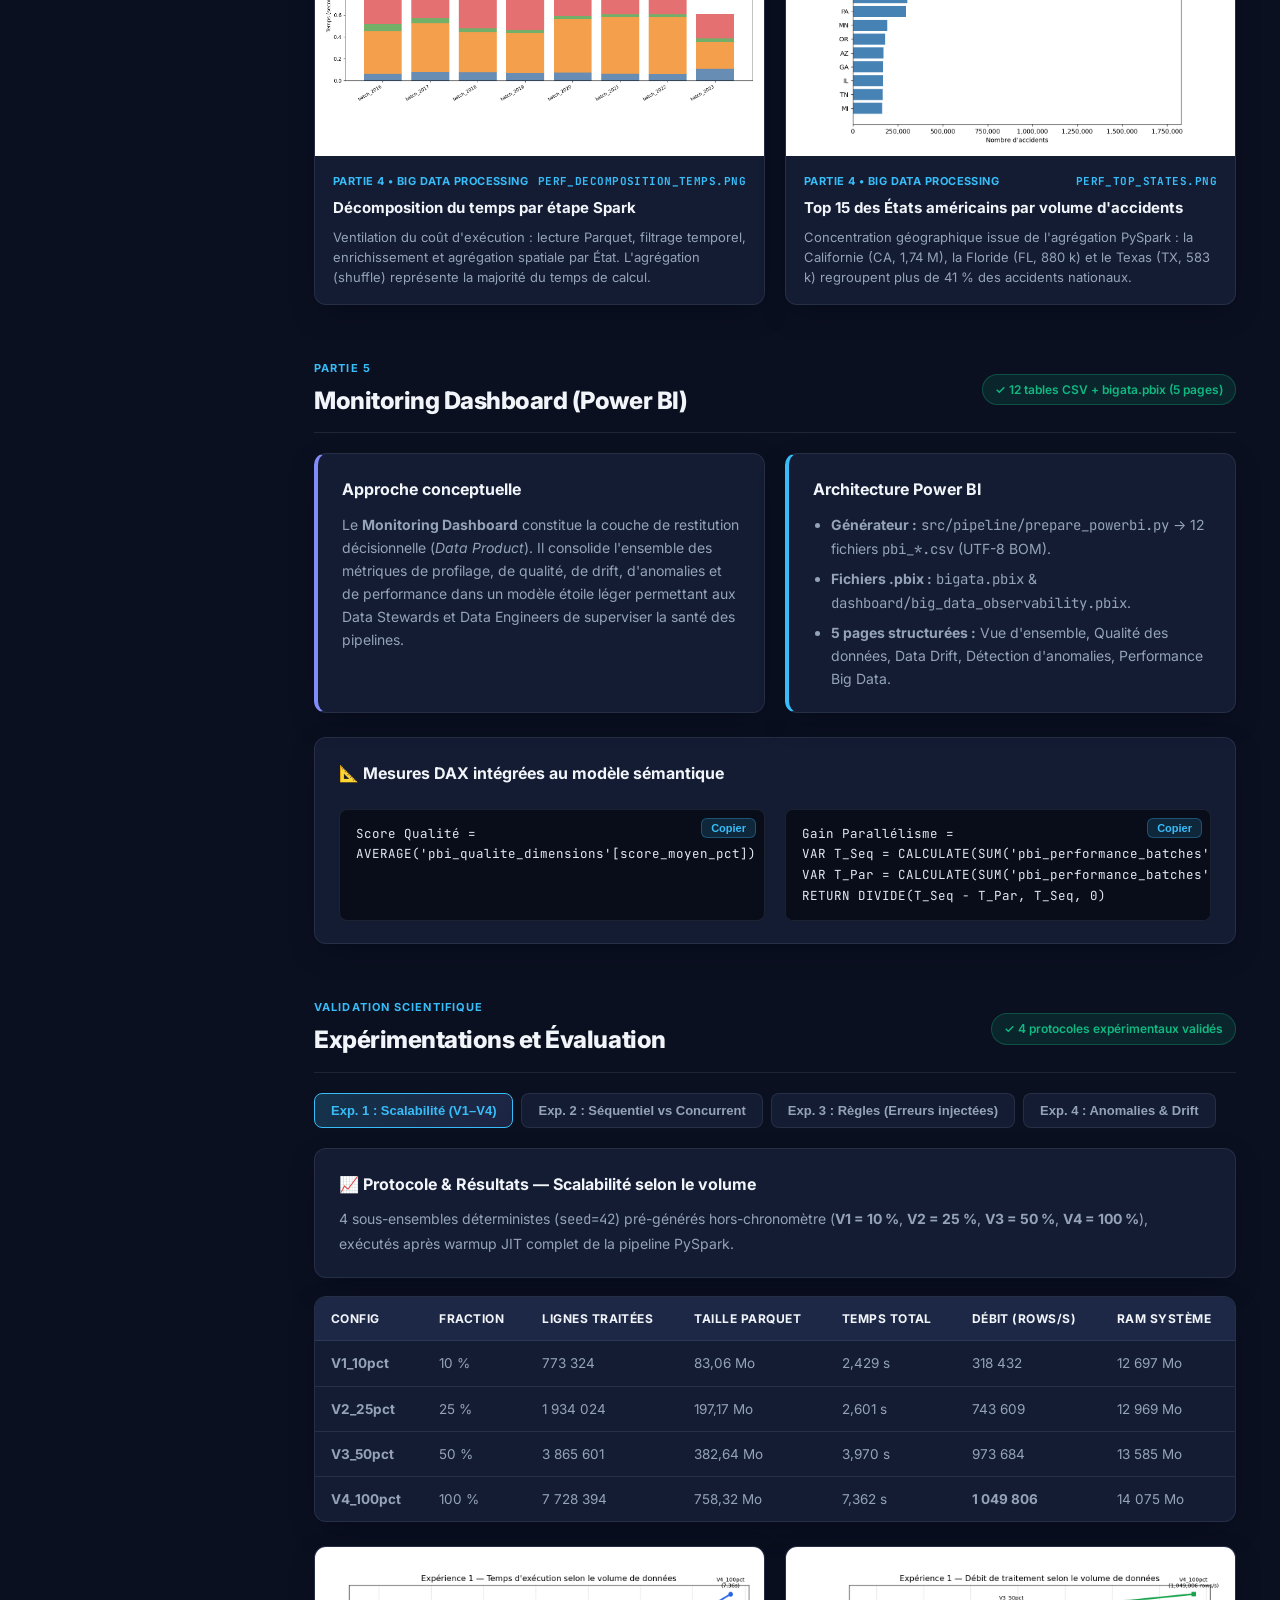
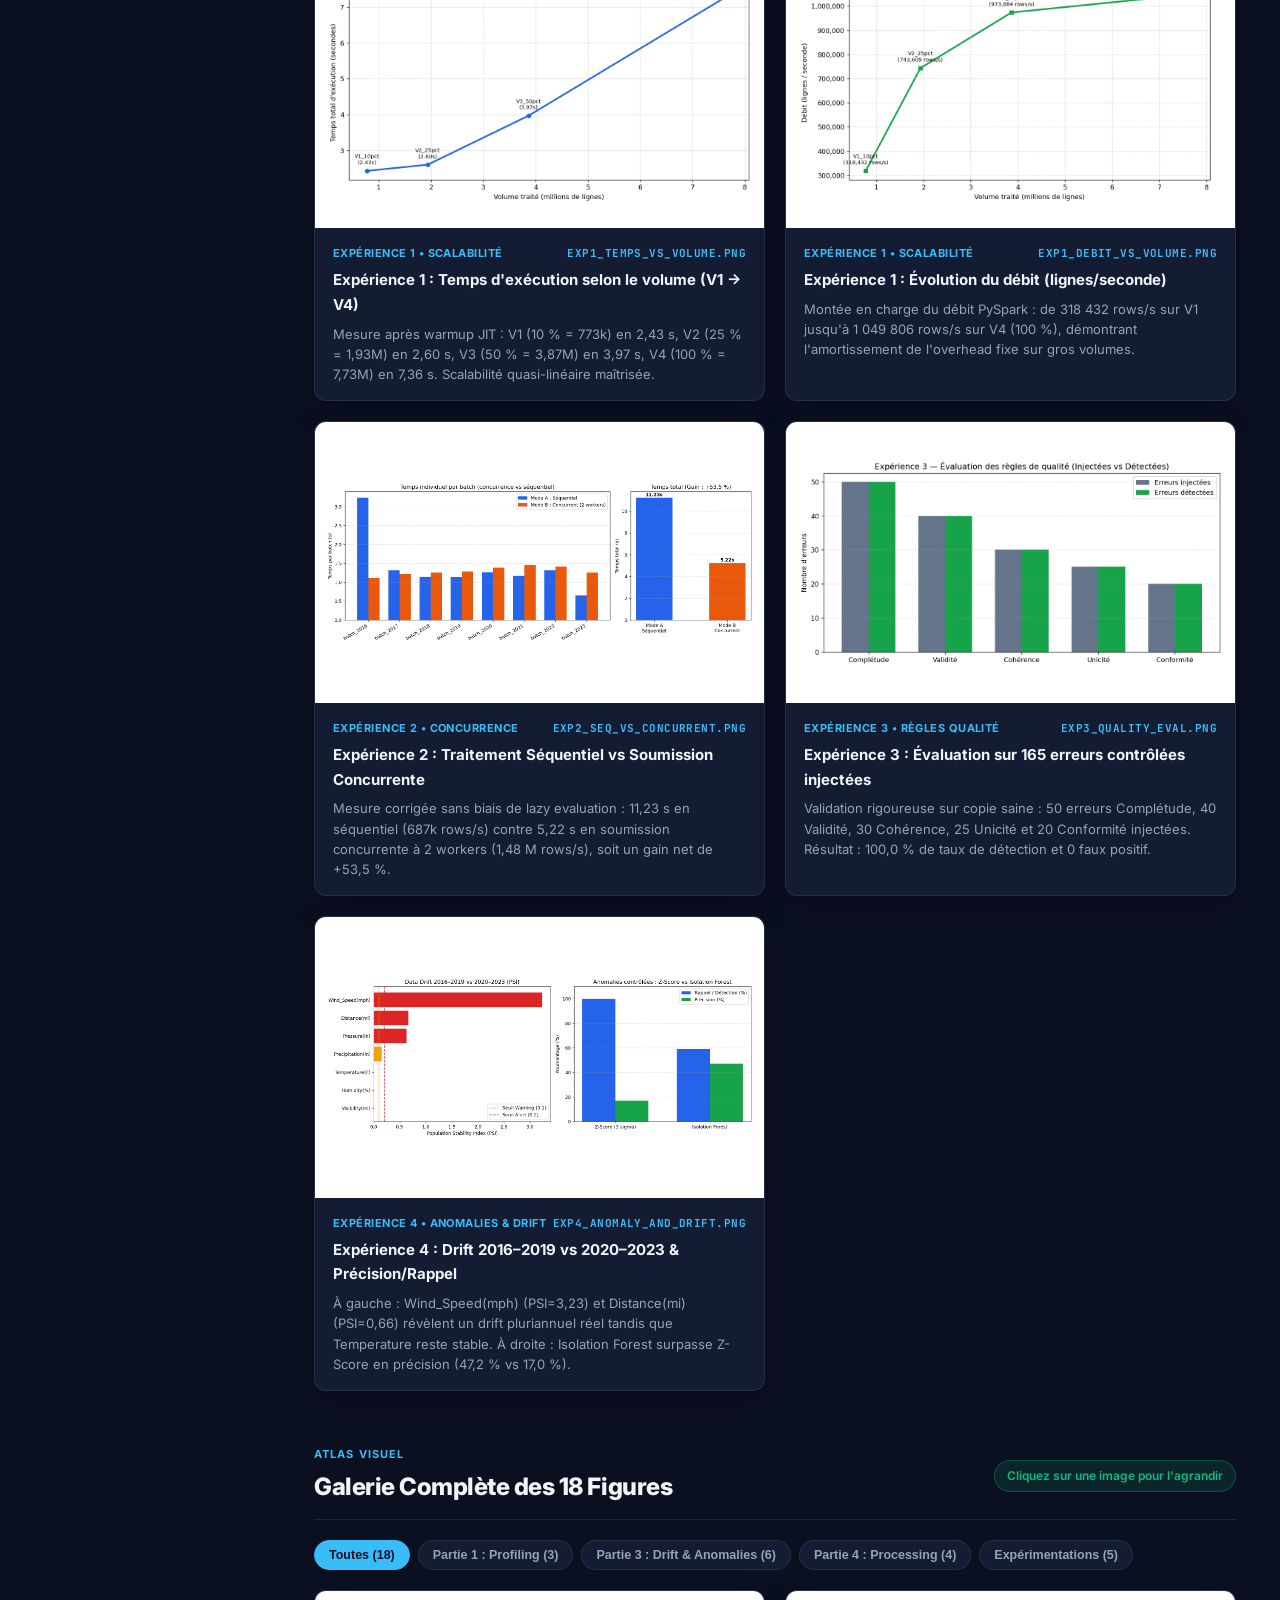
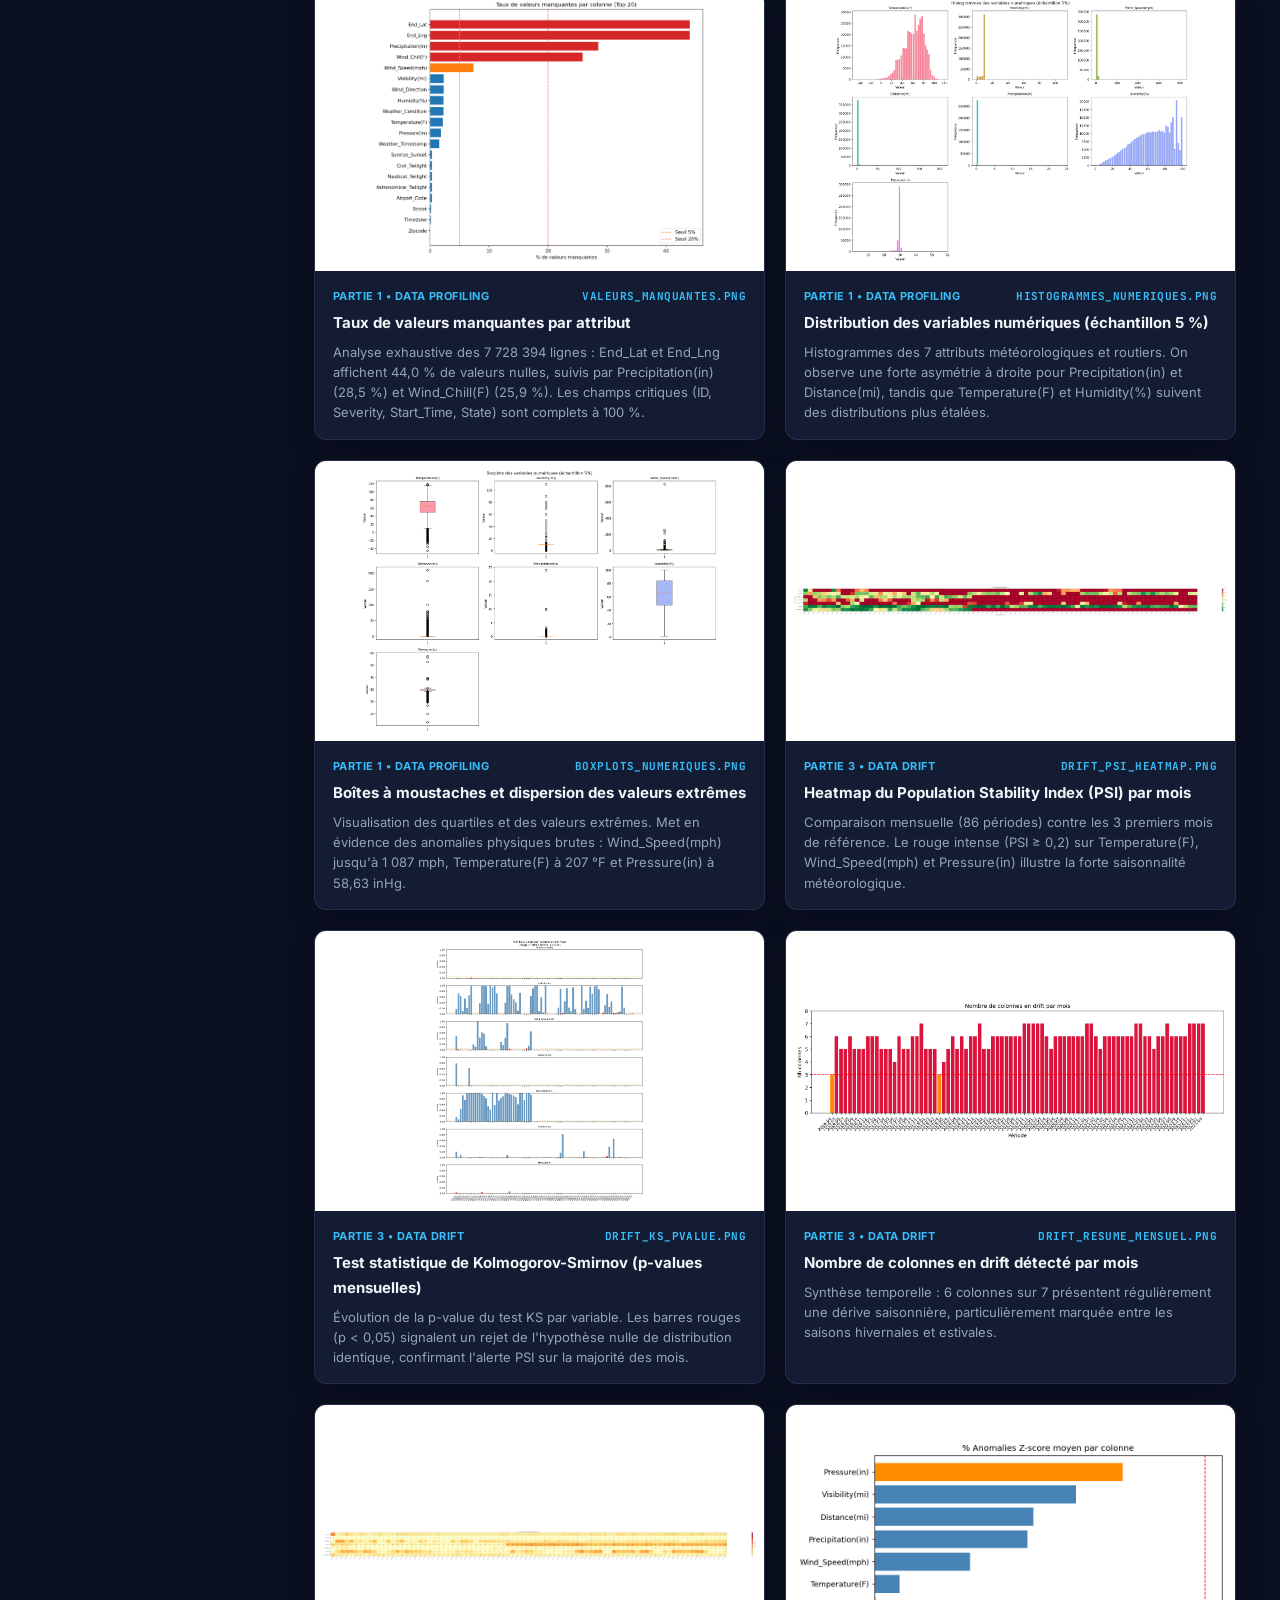
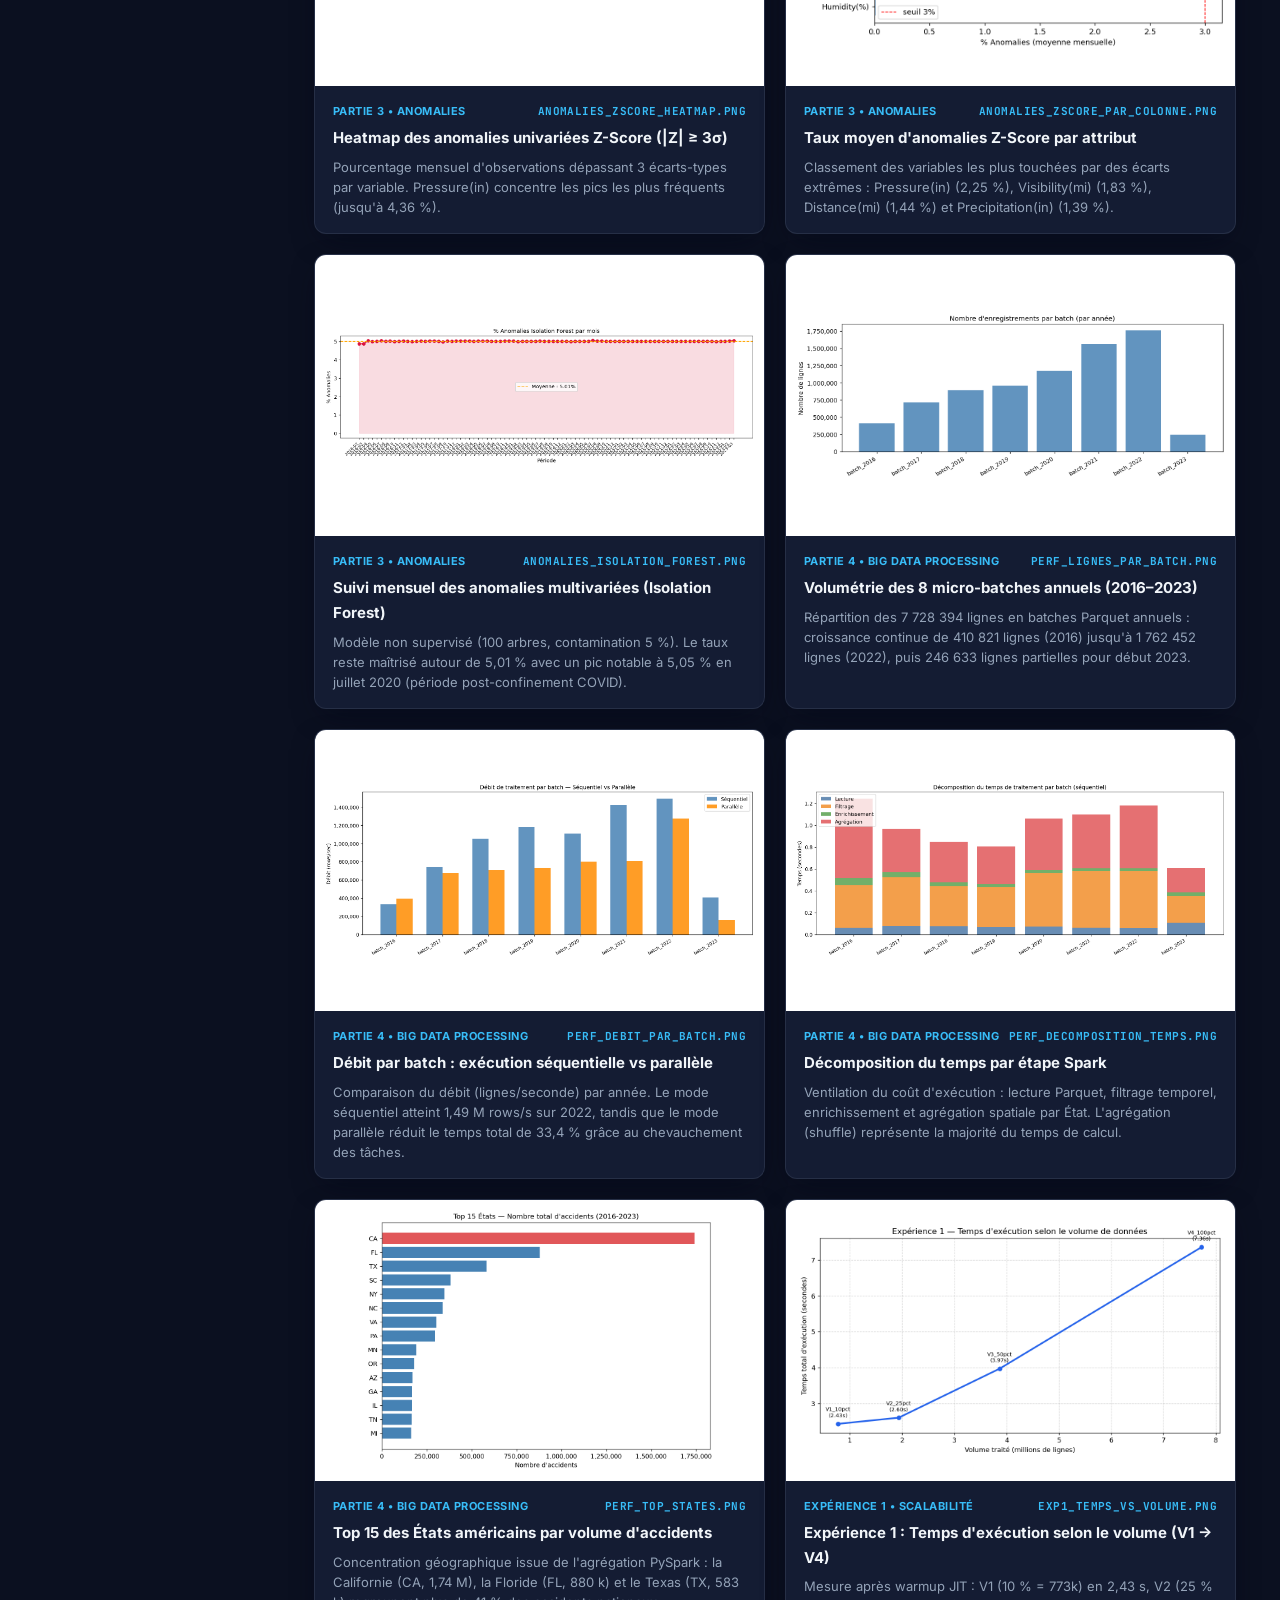
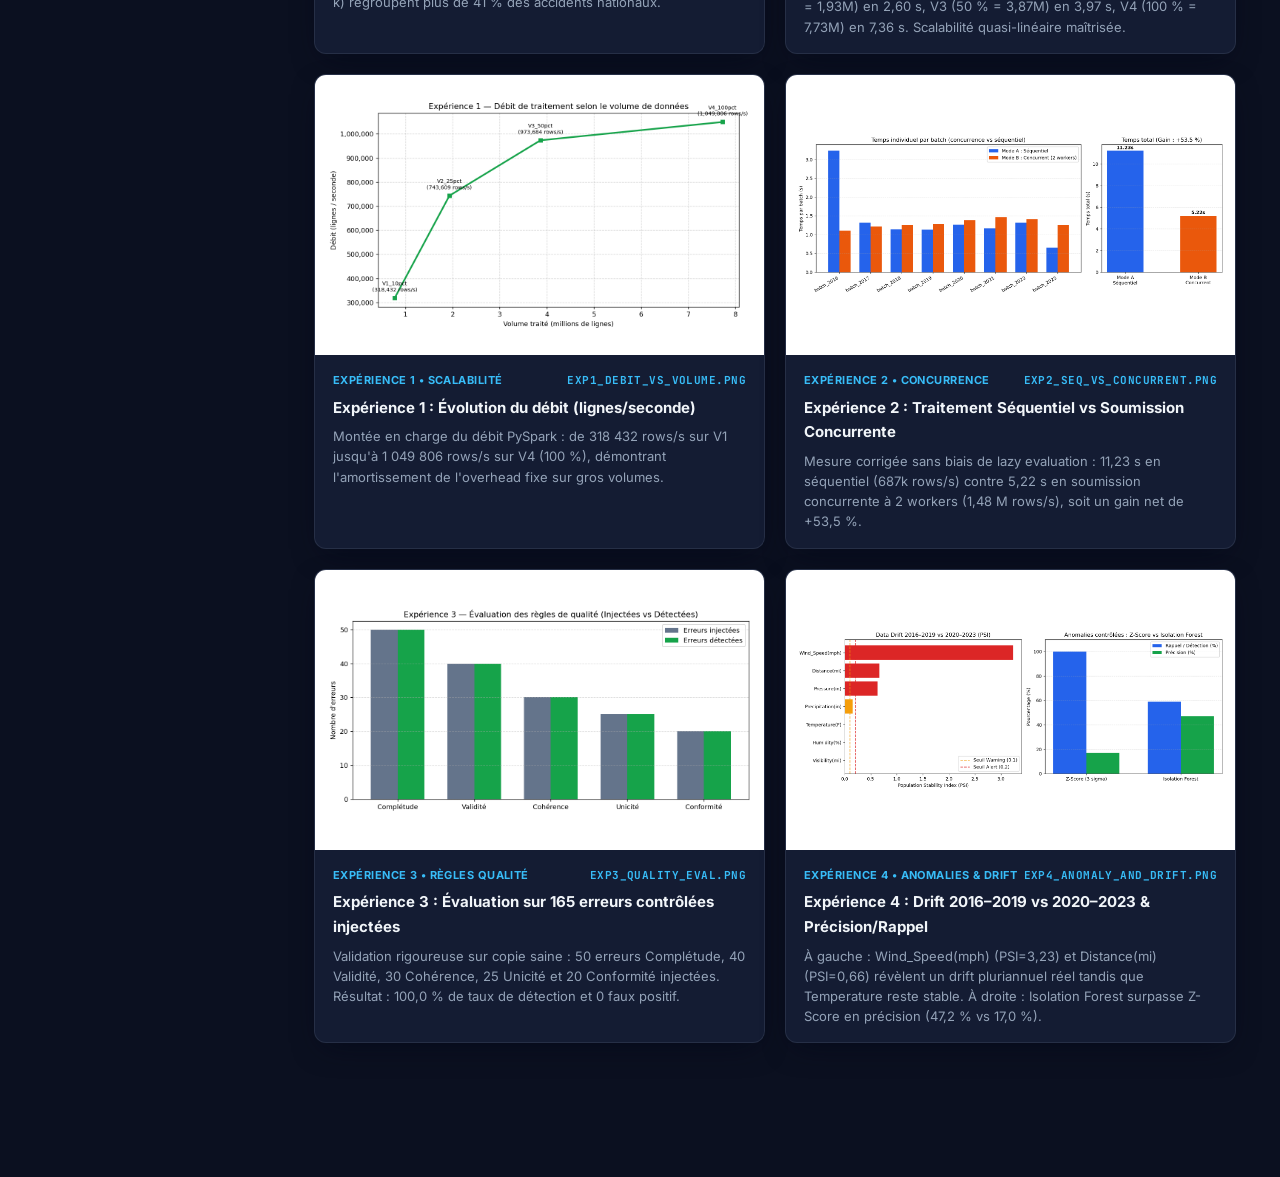
==== commit 2124d2b3: "Ajout de la page web dediee a la soutenance et presentation orale" ====
--- a/dashboard/web/index.html
+++ b/dashboard/web/index.html
@@ -24,6 +24,7 @@
     <div class="nav-group-label">Présentation</div>
     <nav class="nav-links">
       <a class="nav-link active" href="#overview">Vue d'ensemble <span class="nav-badge">KPIs</span></a>
+      <a class="nav-link" href="presentation.html" style="color:var(--accent-cyan); font-weight:600;">🎓 Support Soutenance <span class="nav-badge" style="background:var(--accent-cyan); color:#0b1020;">Oral</span></a>
     </nav>
 
     <div class="nav-group-label">Les 5 Parties du Projet</div>
